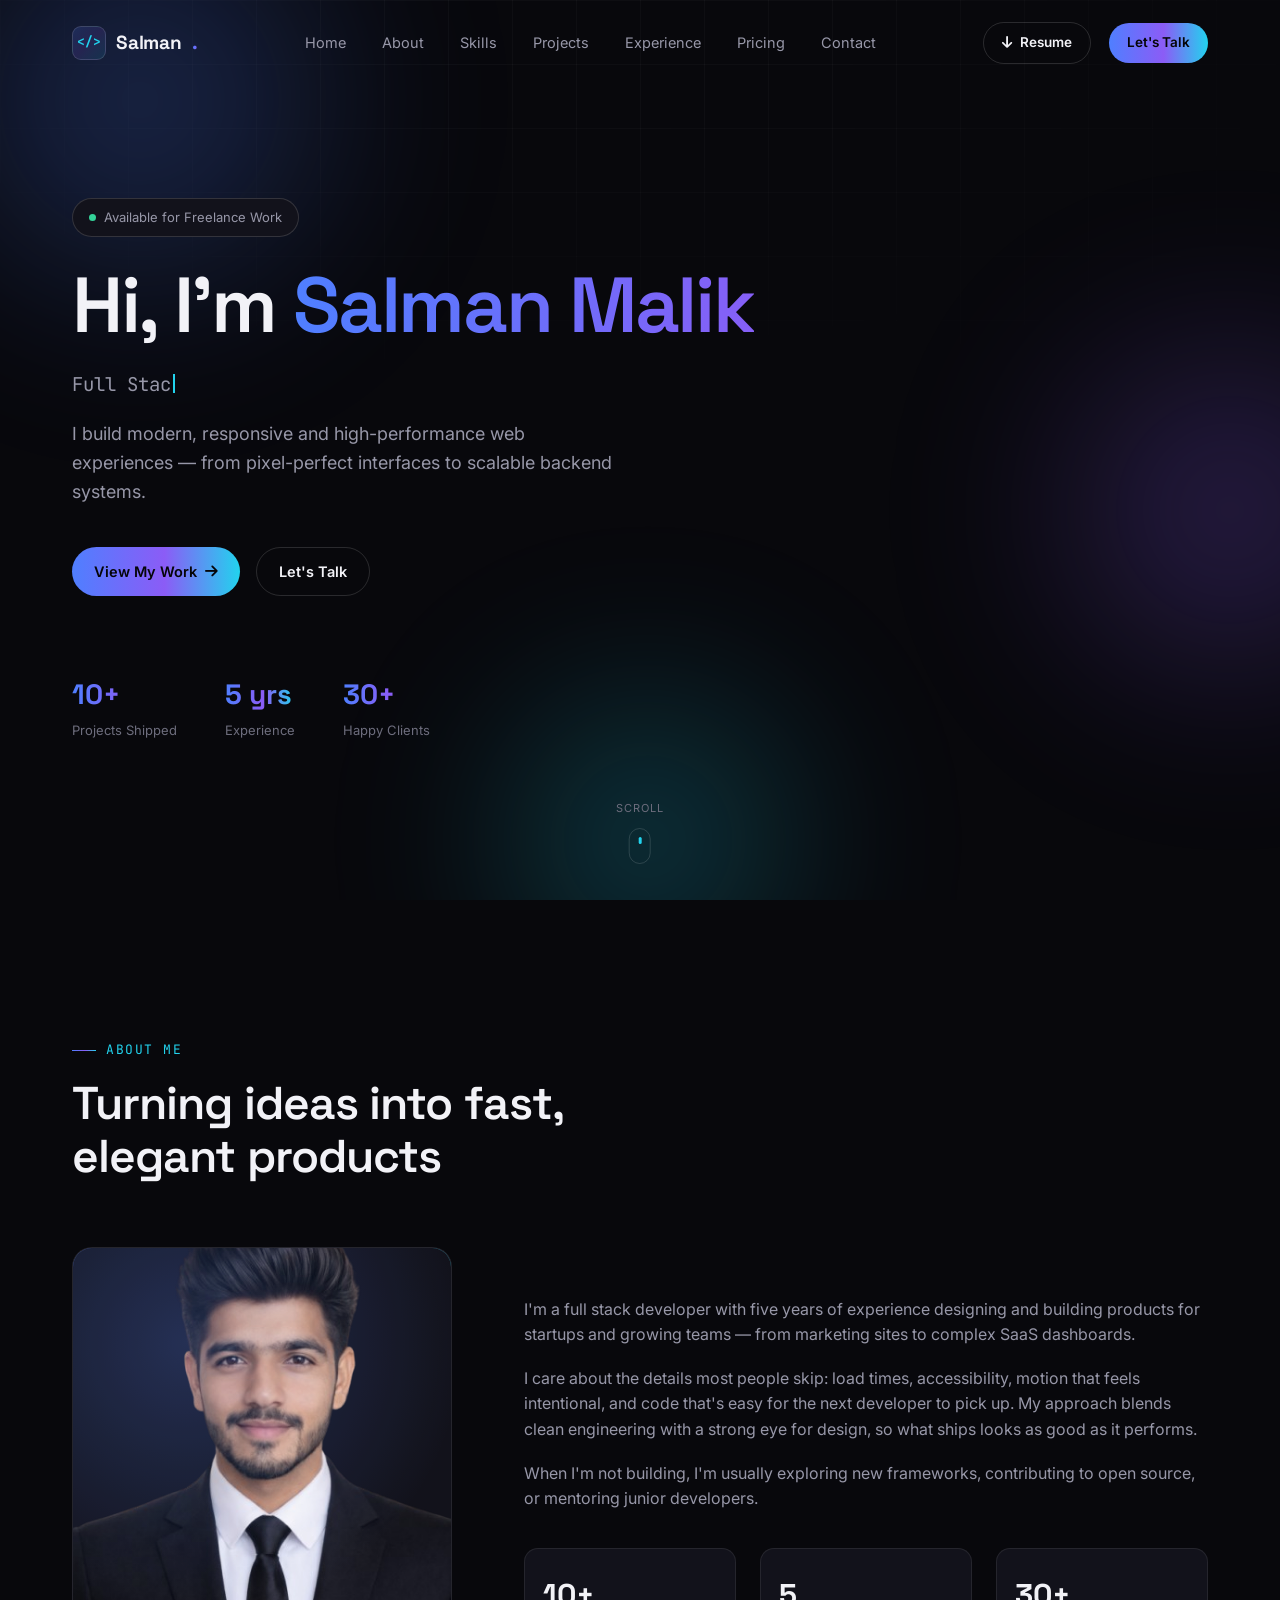
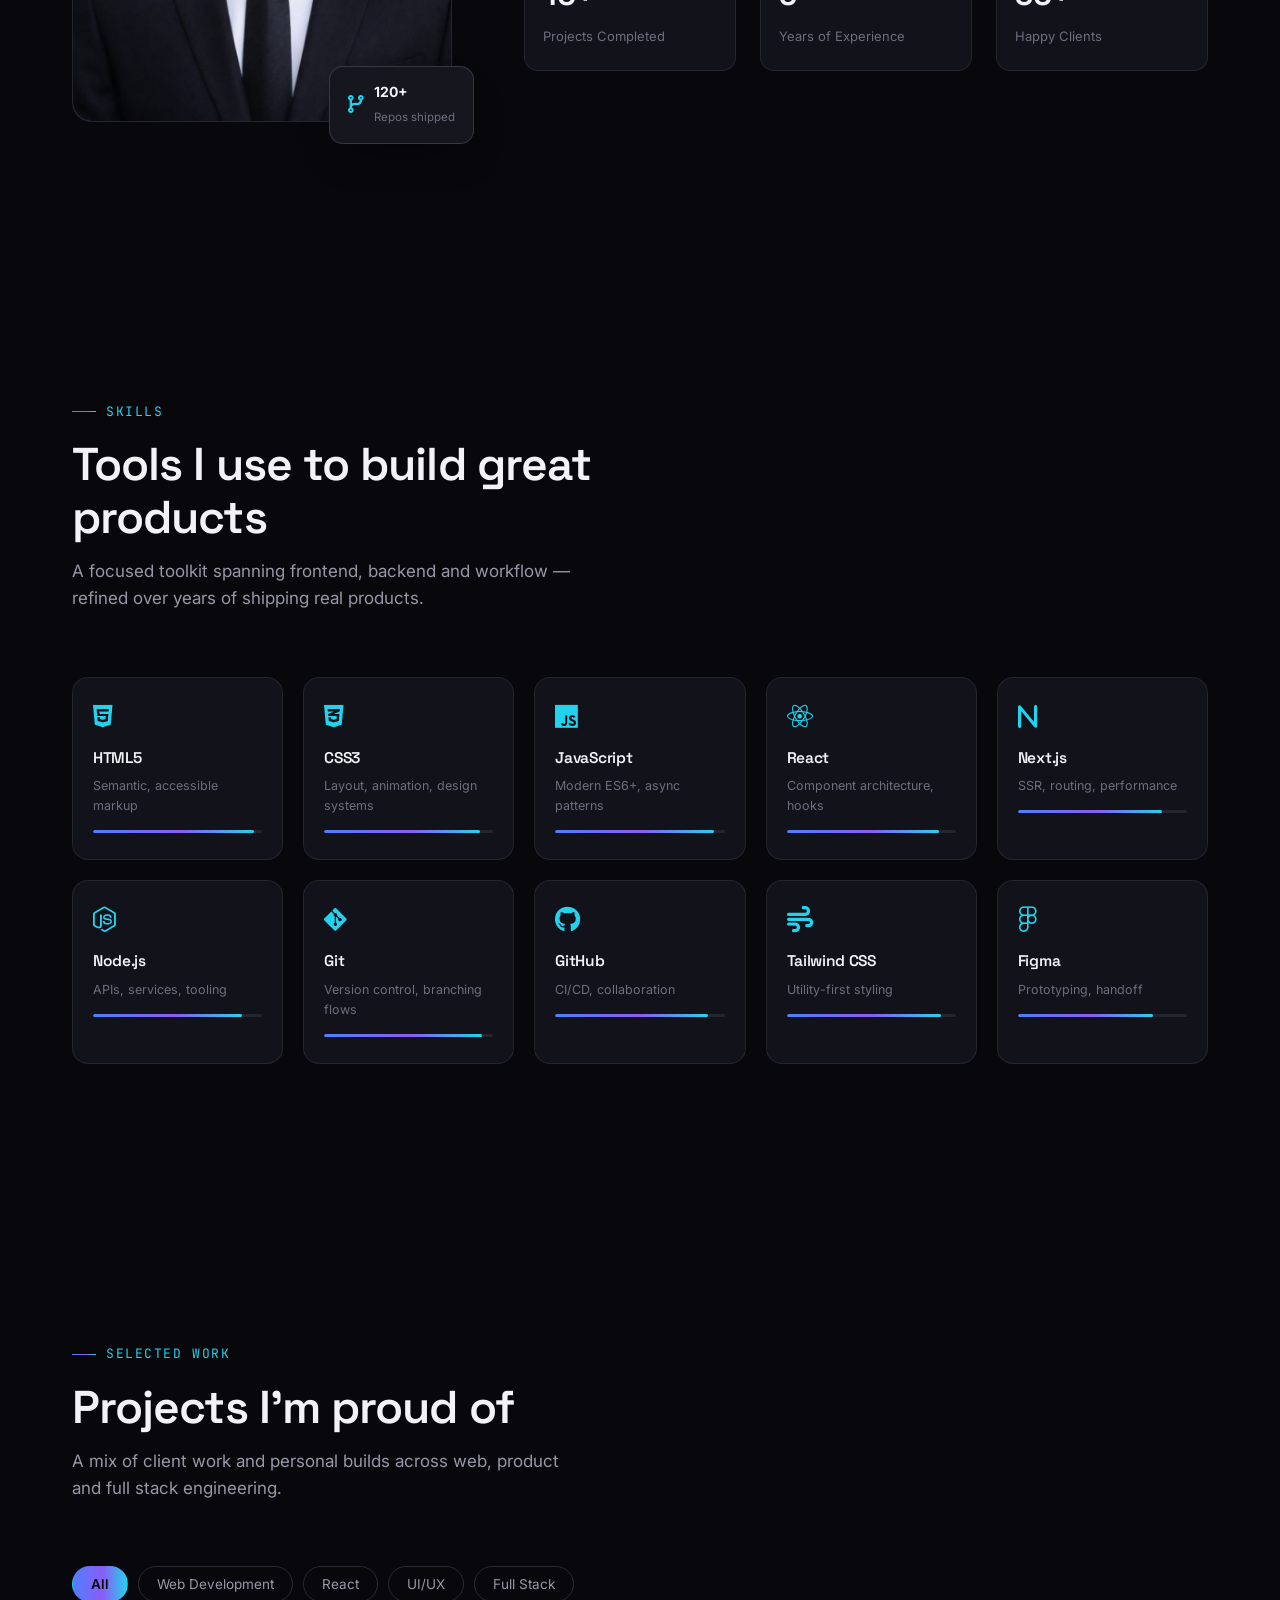
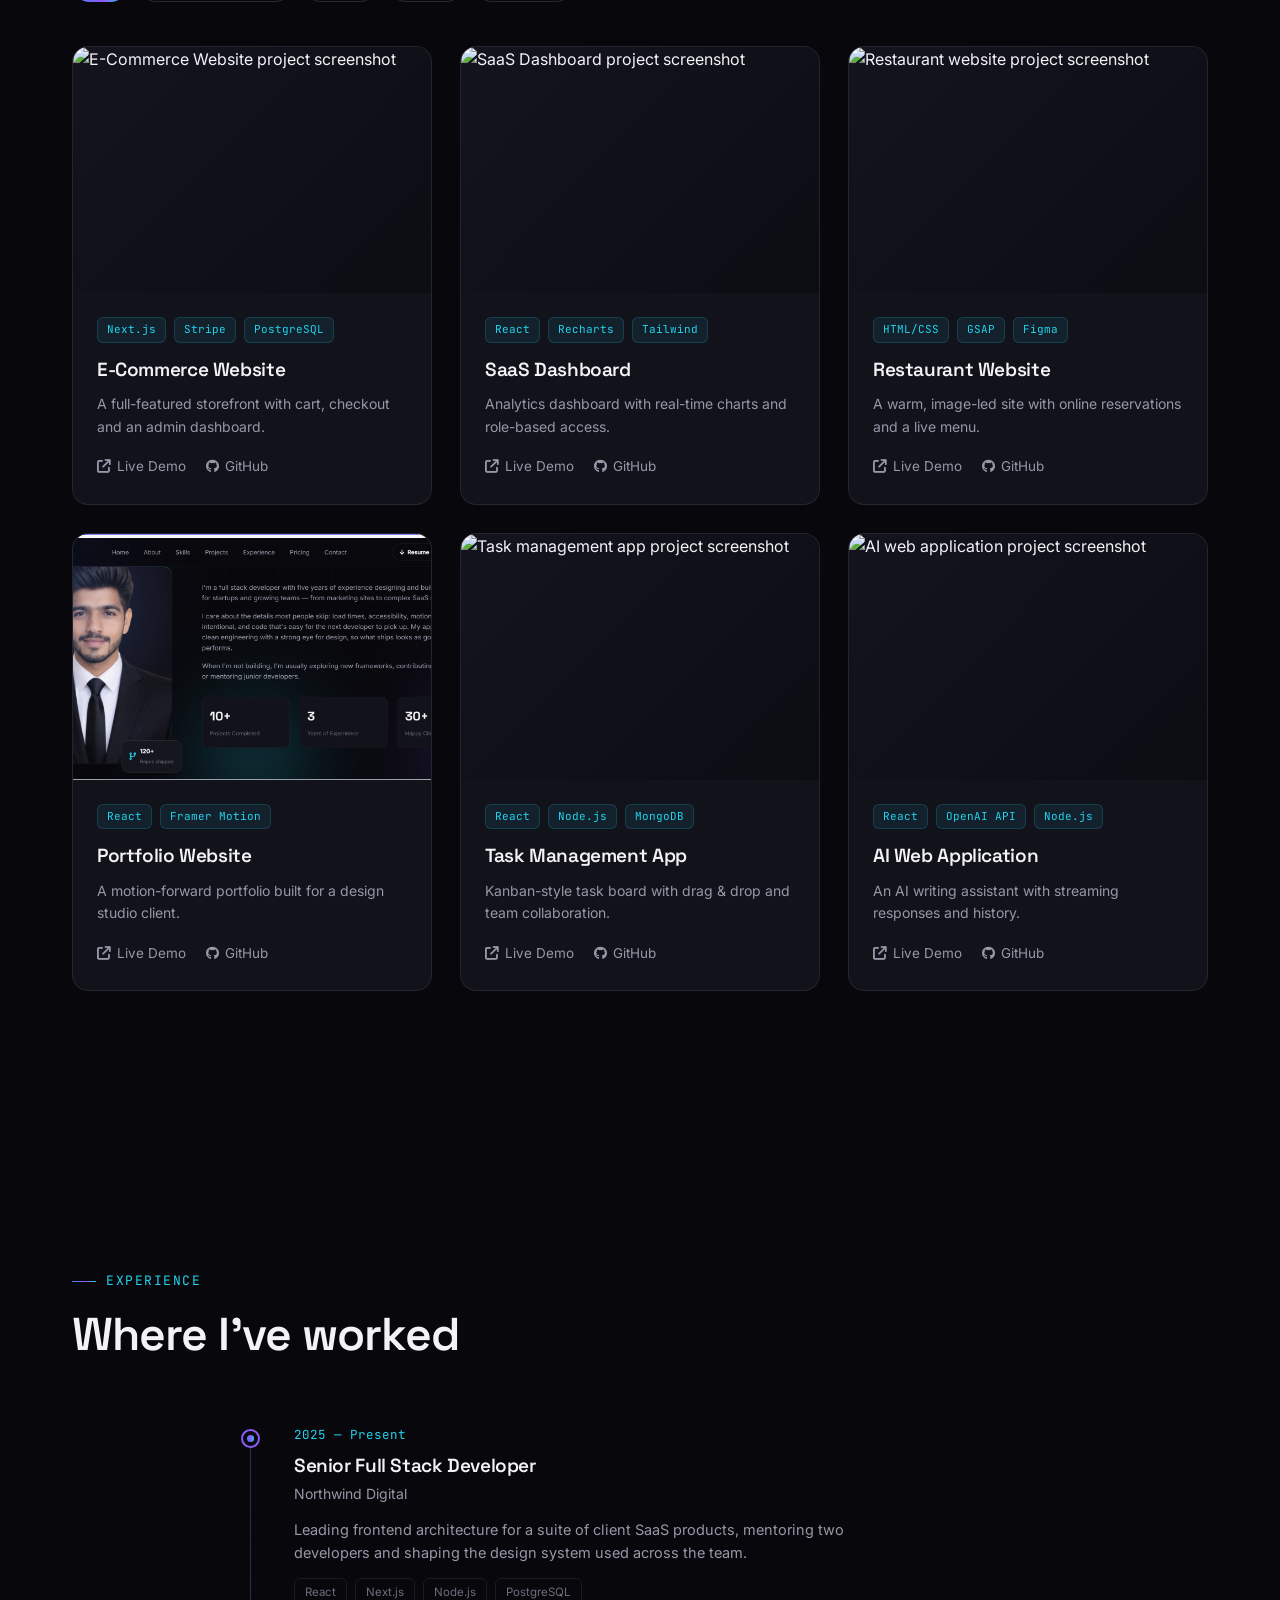
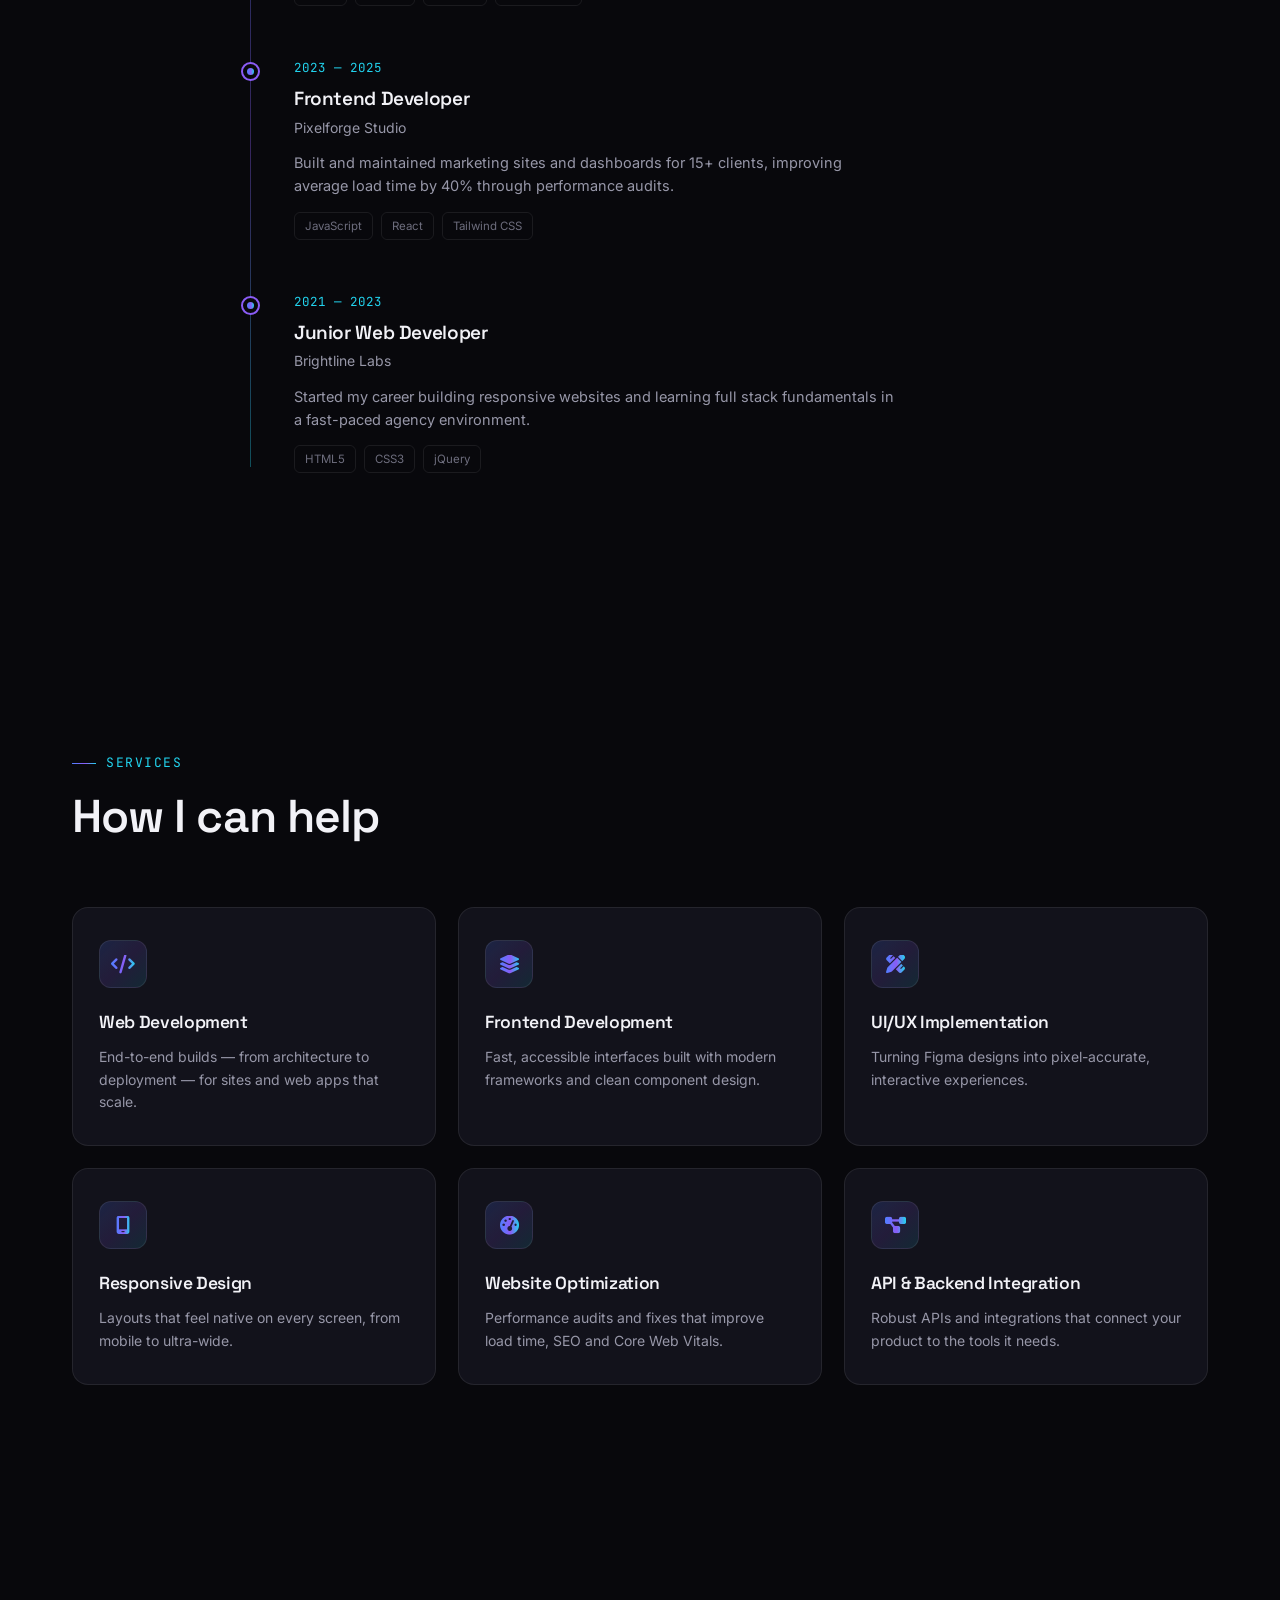
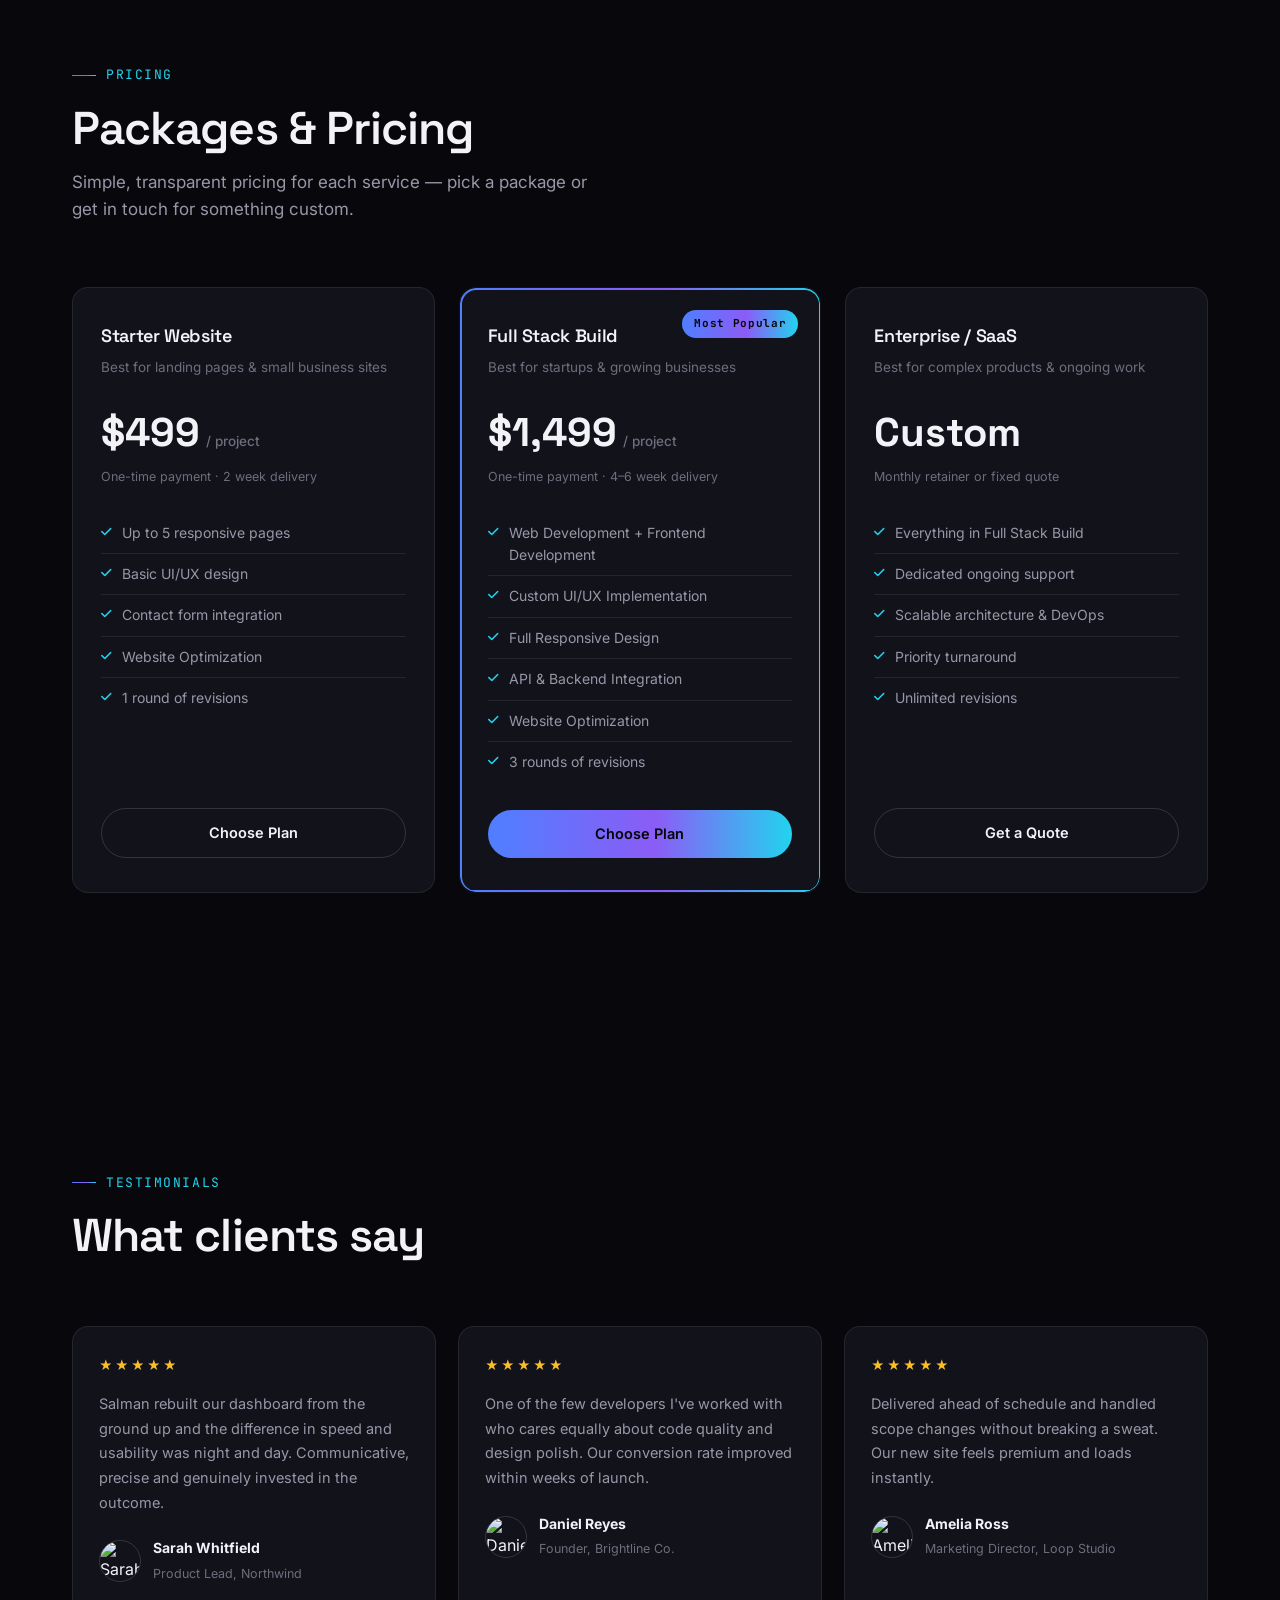
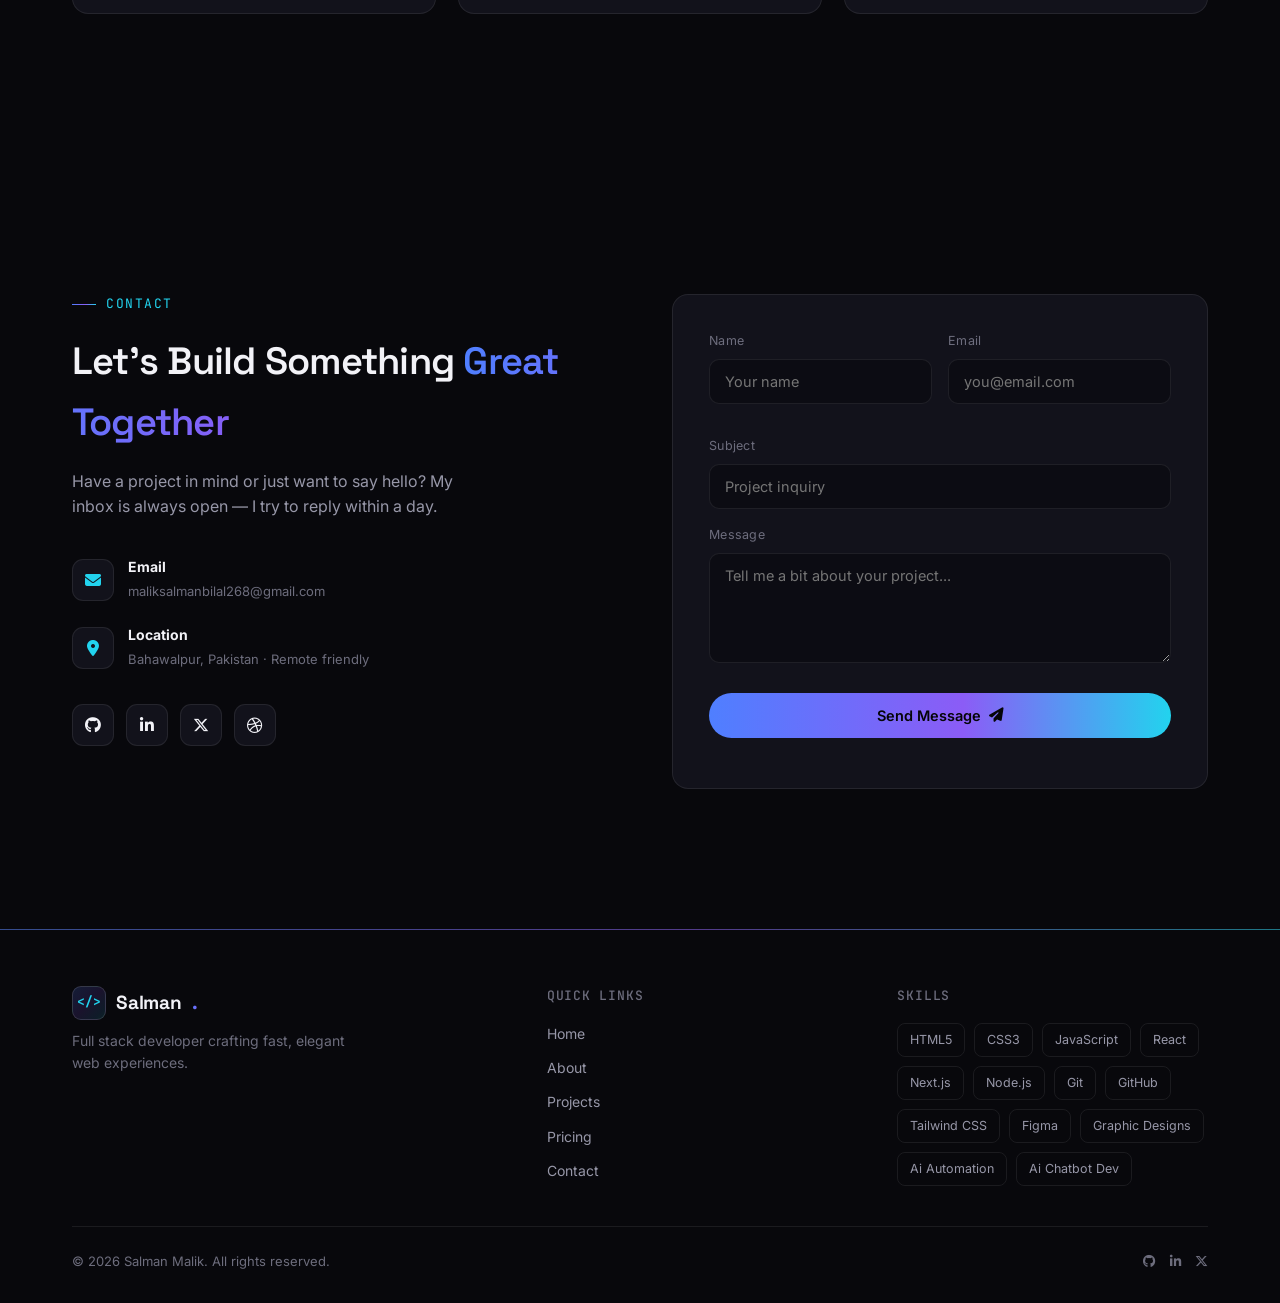
==== index.html @ a532ea1a "Update greeting from 'Hello' to 'Goodbye'" ====
<!DOCTYPE html>
<html lang="en">
<head>
<meta charset="UTF-8" />
<meta name="viewport" content="width=device-width, initial-scale=1.0" />
<title>Salman Malik — Web Developer</title>
<meta name="description" content="Salman Malik — Salman Developer building modern, high-performance web experiences." />
<link rel="preconnect" href="https://fonts.googleapis.com">
<link rel="preconnect" href="https://fonts.gstatic.com" crossorigin>
<link href="https://fonts.googleapis.com/css2?family=Space+Grotesk:wght@400;500;600;700&family=Inter:wght@400;500;600;700&family=JetBrains+Mono:wght@400;500&display=swap" rel="stylesheet">
<link rel="stylesheet" href="https://cdnjs.cloudflare.com/ajax/libs/font-awesome/6.5.1/css/all.min.css">
<style>
  :root{
    --bg: #08080c;
    --bg-alt: #0c0c13;
    --surface: #12121b;
    --surface-2: #16161f;
    --border: rgba(255,255,255,0.08);
    --border-strong: rgba(255,255,255,0.14);
    --text: #f2f2f7;
    --text-dim: #9797a8;
    --text-dimmer: #6d6d7d;
    --blue: #4f7fff;
    --violet: #8b5cf6;
    --cyan: #22d3ee;
    --grad: linear-gradient(90deg, var(--blue), var(--violet) 55%, var(--cyan));
    --grad-soft: linear-gradient(135deg, rgba(79,127,255,0.18), rgba(139,92,246,0.14) 50%, rgba(34,211,238,0.12));
    --radius: 16px;
    --radius-sm: 10px;
    --ease: cubic-bezier(.16,.84,.44,1);
    --font-display: 'Space Grotesk', sans-serif;
    --font-body: 'Inter', sans-serif;
    --font-mono: 'JetBrains Mono', monospace;
  }

  *{margin:0;padding:0;box-sizing:border-box;}
  html{scroll-behavior:smooth;}
  body{
    background:var(--bg);
    color:var(--text);
    font-family:var(--font-body);
    line-height:1.6;
    overflow-x:hidden;
    -webkit-font-smoothing:antialiased;
  }
  img{max-width:100%;display:block;}
  a{color:inherit;text-decoration:none;}
  ul{list-style:none;}
  button{font-family:inherit;cursor:pointer;border:none;background:none;color:inherit;}
  input,textarea{font-family:inherit;}

  ::selection{background:rgba(139,92,246,0.35);color:#fff;}

  ::-webkit-scrollbar{width:10px;}
  ::-webkit-scrollbar-track{background:var(--bg);}
  ::-webkit-scrollbar-thumb{background:var(--surface-2);border-radius:10px;border:2px solid var(--bg);}
  ::-webkit-scrollbar-thumb:hover{background:var(--border-strong);}

  :focus-visible{
    outline:2px solid var(--cyan);
    outline-offset:3px;
    border-radius:4px;
  }

  .container{
    width:100%;
    max-width:1200px;
    margin:0 auto;
    padding:0 32px;
  }

  section{position:relative;padding:140px 0;}
  .section-head{max-width:640px;margin-bottom:64px;}
  .eyebrow{
    font-family:var(--font-mono);
    font-size:13px;
    letter-spacing:0.12em;
    text-transform:uppercase;
    color:var(--cyan);
    display:flex;align-items:center;gap:10px;
    margin-bottom:16px;
  }
  .eyebrow::before{
    content:'';
    width:24px;height:1px;
    background:var(--grad);
  }
  h1,h2,h3,h4{font-family:var(--font-display);font-weight:600;letter-spacing:-0.02em;color:var(--text);}
  .section-head h2{font-size:clamp(32px,4vw,46px);line-height:1.15;margin-bottom:14px;}
  .section-head p{color:var(--text-dim);font-size:17px;max-width:520px;}

  .grad-text{
    background:var(--grad);
    background-size:200% auto;
    -webkit-background-clip:text;
    background-clip:text;
    -webkit-text-fill-color:transparent;
    animation:gradShift 8s ease infinite;
  }
  @keyframes gradShift{
    0%{background-position:0% 50%;}
    50%{background-position:100% 50%;}
    100%{background-position:0% 50%;}
  }

  /* Background ambience */
  .bg-fx{position:fixed;inset:0;z-index:-2;overflow:hidden;pointer-events:none;}
  .bg-fx .grid{
    position:absolute;inset:0;
    background-image:
      linear-gradient(rgba(255,255,255,0.028) 1px, transparent 1px),
      linear-gradient(90deg, rgba(255,255,255,0.028) 1px, transparent 1px);
    background-size:64px 64px;
    mask-image:radial-gradient(ellipse 80% 60% at 50% 0%, #000 20%, transparent 75%);
  }
  .orb{position:absolute;border-radius:50%;filter:blur(90px);opacity:0.35;}
  .orb-1{width:520px;height:520px;background:radial-gradient(circle, var(--blue), transparent 70%);top:-160px;left:-120px;}
  .orb-2{width:460px;height:460px;background:radial-gradient(circle, var(--violet), transparent 70%);top:280px;right:-180px;}
  .orb-3{width:400px;height:400px;background:radial-gradient(circle, var(--cyan), transparent 70%);bottom:-140px;left:35%;}

  /* Reveal animation */
  .reveal{opacity:0;transform:translateY(26px);transition:opacity .8s var(--ease), transform .8s var(--ease);}
  .reveal.in{opacity:1;transform:translateY(0);}
  .stagger > *{transition-delay:calc(var(--i,0) * 90ms);}

  /* ===== Navbar ===== */
  .navbar{
    position:fixed;top:0;left:0;right:0;z-index:100;
    padding:22px 0;
    transition:padding .4s var(--ease), background .4s var(--ease), border-color .4s var(--ease);
    border-bottom:1px solid transparent;
  }
  .navbar.scrolled{
    padding:14px 0;
    background:rgba(8,8,12,0.72);
    backdrop-filter:blur(16px) saturate(140%);
    -webkit-backdrop-filter:blur(16px) saturate(140%);
    border-bottom:1px solid var(--border);
  }
  .nav-inner{display:flex;align-items:center;justify-content:space-between;}
  .logo{
    font-family:var(--font-display);
    font-weight:700;
    font-size:19px;
    display:flex;align-items:center;gap:10px;
    letter-spacing:-0.01em;
  }
  .logo .mark{
    width:34px;height:34px;border-radius:9px;
    background:var(--grad-soft);
    border:1px solid var(--border-strong);
    display:flex;align-items:center;justify-content:center;
    font-family:var(--font-mono);font-size:13px;color:var(--cyan);
  }
  .nav-links{display:flex;align-items:center;gap:36px;}
  .nav-links a{
    font-size:14.5px;color:var(--text-dim);position:relative;padding:4px 0;
    transition:color .25s;
  }
  .nav-links a:hover{color:var(--text);}
  .nav-links a::after{
    content:'';position:absolute;left:0;bottom:-2px;width:0;height:1px;
    background:var(--grad);transition:width .3s var(--ease);
  }
  .nav-links a:hover::after{width:100%;}
  .nav-cta{display:flex;align-items:center;gap:18px;}

  .btn{
    display:inline-flex;align-items:center;gap:8px;
    padding:12px 22px;border-radius:99px;
    font-size:14.5px;font-weight:600;
    transition:transform .3s var(--ease), box-shadow .3s var(--ease), background .3s;
    white-space:nowrap;
  }
  .btn i, .btn svg{transition:transform .3s var(--ease);}
  .btn-primary{
    background:var(--grad);color:#050508;
    box-shadow:0 0 0 0 rgba(79,127,255,0);
  }
  .btn-primary:hover{transform:translateY(-2px);box-shadow:0 10px 30px -8px rgba(99,102,241,0.55);}
  .btn-primary:hover i{transform:translateX(3px);}
  .btn-ghost{
    background:transparent;color:var(--text);
    border:1px solid var(--border-strong);
  }
  .btn-ghost:hover{background:var(--surface);border-color:rgba(255,255,255,0.24);transform:translateY(-2px);}
  .btn-sm{padding:9px 18px;font-size:13.5px;}

  .hamburger{
    display:none;
    width:38px;height:38px;
    align-items:center;justify-content:center;
    border:1px solid var(--border-strong);border-radius:8px;
    background:var(--surface);
  }
  .hamburger span{display:block;width:16px;height:1.5px;background:var(--text);position:relative;transition:.3s;}
  .hamburger span::before,.hamburger span::after{
    content:'';position:absolute;left:0;width:16px;height:1.5px;background:var(--text);transition:.3s;
  }
  .hamburger span::before{top:-5px;}
  .hamburger span::after{top:5px;}
  .hamburger.active span{background:transparent;}
  .hamburger.active span::before{transform:rotate(45deg);top:0;}
  .hamburger.active span::after{transform:rotate(-45deg);top:0;}

  .mobile-menu{
    position:fixed;top:0;right:0;height:100vh;width:80%;max-width:340px;
    background:rgba(10,10,15,0.98);backdrop-filter:blur(20px);
    border-left:1px solid var(--border);
    z-index:99;transform:translateX(100%);transition:transform .45s var(--ease);
    padding:100px 32px 40px;display:flex;flex-direction:column;gap:8px;
  }
  .mobile-menu.open{transform:translateX(0);}
  .mobile-menu a{padding:14px 4px;font-size:17px;border-bottom:1px solid var(--border);color:var(--text-dim);}
  .mobile-menu a:hover{color:var(--text);}
  .menu-backdrop{
    position:fixed;inset:0;background:rgba(0,0,0,0.5);z-index:98;
    opacity:0;pointer-events:none;transition:opacity .4s;
  }
  .menu-backdrop.open{opacity:1;pointer-events:auto;}

  /* ===== Hero ===== */
  .hero{
    min-height:100vh;
    display:flex;align-items:center;
    padding-top:120px;padding-bottom:80px;
    position:relative;
  }
  .badge{
    display:inline-flex;align-items:center;gap:8px;
    padding:8px 16px;border-radius:99px;
    border:1px solid var(--border-strong);
    background:var(--surface);
    font-size:13px;color:var(--text-dim);
    margin-bottom:28px;
  }
  .badge .dot{
    width:7px;height:7px;border-radius:50%;background:#34d399;
    box-shadow:0 0 0 0 rgba(52,211,153,0.6);
    animation:pulse 2s infinite;
  }
  @keyframes pulse{
    0%{box-shadow:0 0 0 0 rgba(52,211,153,0.55);}
    70%{box-shadow:0 0 0 8px rgba(52,211,153,0);}
    100%{box-shadow:0 0 0 0 rgba(52,211,153,0);}
  }
  .hero h1{
    font-size:clamp(40px,6.4vw,78px);
    line-height:1.04;
    letter-spacing:-0.03em;
    margin-bottom:24px;
  }
  .hero h1 span.line{display:block;}
  .hero-role{
    font-family:var(--font-mono);
    font-size:clamp(15px,2vw,19px);
    color:var(--text-dim);
    margin-bottom:20px;
    min-height:26px;
  }
  .hero-role .cursor{display:inline-block;width:2px;height:1em;background:var(--cyan);margin-left:2px;vertical-align:-2px;animation:blink 1s step-end infinite;}
  @keyframes blink{0%,100%{opacity:1;}50%{opacity:0;}}
  .hero p.lead{
    font-size:18px;color:var(--text-dim);max-width:540px;margin-bottom:40px;
  }
  .hero-cta{display:flex;gap:16px;flex-wrap:wrap;margin-bottom:76px;}

  .hero-stats{display:flex;gap:48px;flex-wrap:wrap;}
  .hero-stats .stat b{
    font-family:var(--font-display);font-size:28px;display:block;
    background:var(--grad);-webkit-background-clip:text;background-clip:text;-webkit-text-fill-color:transparent;
  }
  .hero-stats .stat span{font-size:13px;color:var(--text-dimmer);}

  .scroll-indicator{
    position:absolute;bottom:36px;left:50%;transform:translateX(-50%);
    display:flex;flex-direction:column;align-items:center;gap:10px;
    color:var(--text-dimmer);font-size:11px;letter-spacing:0.1em;text-transform:uppercase;
  }
  .scroll-indicator .wheel{
    width:22px;height:36px;border:1px solid var(--border-strong);border-radius:14px;
    display:flex;justify-content:center;padding-top:8px;
  }
  .scroll-indicator .wheel .dot2{width:3px;height:7px;border-radius:2px;background:var(--cyan);animation:scrollDot 1.8s infinite;}
  @keyframes scrollDot{0%{opacity:1;transform:translateY(0);}70%{opacity:0;transform:translateY(10px);}100%{opacity:0;}}

  /* ===== About ===== */
  .about-grid{display:grid;grid-template-columns:380px 1fr;gap:72px;align-items:center;}
  .about-media{position:relative;}
  .about-frame{
    position:relative;border-radius:20px;overflow:hidden;
    aspect-ratio:4/5;
    background:var(--surface);
    border:1px solid var(--border);
  }
  .about-frame::before{
    content:'';position:absolute;inset:-1px;border-radius:20px;padding:1px;
    background:var(--grad);
    -webkit-mask:linear-gradient(#fff 0 0) content-box, linear-gradient(#fff 0 0);
    -webkit-mask-composite:xor;mask-composite:exclude;
    opacity:0.6;
  }
  .about-frame img{width:100%;height:100%;object-fit:cover;}
  .about-frame .glow{
    position:absolute;inset:0;
    background:radial-gradient(circle at 30% 20%, rgba(79,127,255,0.25), transparent 60%);
    mix-blend-mode:screen;pointer-events:none;
  }
  .about-badge{
    position:absolute;bottom:-22px;right:-22px;
    background:var(--surface-2);border:1px solid var(--border-strong);
    border-radius:14px;padding:14px 18px;
    display:flex;align-items:center;gap:10px;
    box-shadow:0 20px 40px -20px rgba(0,0,0,0.6);
  }
  .about-badge i{color:var(--cyan);font-size:18px;}
  .about-badge div b{display:block;font-size:14px;}
  .about-badge div span{font-size:11.5px;color:var(--text-dimmer);}

  .about-copy p{color:var(--text-dim);margin-bottom:18px;font-size:16px;}
  .about-copy p:last-of-type{margin-bottom:36px;}
  .about-stats{display:grid;grid-template-columns:repeat(3,1fr);gap:24px;}
  .about-stats .stat-card{
    background:var(--surface);border:1px solid var(--border);border-radius:14px;padding:22px 18px;
    transition:border-color .3s, transform .3s;
  }
  .about-stats .stat-card:hover{border-color:var(--border-strong);transform:translateY(-4px);}
  .about-stats .stat-card b{font-family:var(--font-display);font-size:30px;display:block;margin-bottom:4px;}
  .about-stats .stat-card span{font-size:13px;color:var(--text-dimmer);}

  /* ===== Skills ===== */
  .skills-grid{
    display:grid;grid-template-columns:repeat(5,1fr);gap:20px;
  }
  .skill-card{
    background:var(--surface);
    border:1px solid var(--border);
    border-radius:var(--radius);
    padding:26px 20px;
    text-align:left;
    position:relative;overflow:hidden;
    transition:transform .3s var(--ease), border-color .3s var(--ease), box-shadow .3s var(--ease);
  }
  .skill-card::before{
    content:'';position:absolute;inset:0;
    background:var(--grad-soft);opacity:0;transition:opacity .3s;
  }
  .skill-card:hover{
    transform:translateY(-6px);
    border-color:transparent;
    box-shadow:0 20px 40px -22px rgba(79,127,255,0.35), 0 0 0 1px rgba(139,92,246,0.3);
  }
  .skill-card:hover::before{opacity:1;}
  .skill-card i, .skill-card .ico{position:relative;font-size:26px;margin-bottom:16px;display:inline-block;transition:transform .35s var(--ease);color:var(--cyan);}
  .skill-card:hover i{transform:scale(1.15) rotate(-6deg);}
  .skill-card h4{position:relative;font-size:15.5px;margin-bottom:6px;}
  .skill-card p{position:relative;font-size:12.5px;color:var(--text-dimmer);}
  .skill-bar{position:relative;height:3px;border-radius:3px;background:var(--border);margin-top:14px;overflow:hidden;}
  .skill-bar i{position:absolute;left:0;top:0;bottom:0;background:var(--grad);border-radius:3px;display:block;margin:0;}

  /* ===== Projects ===== */
  .filters{display:flex;gap:10px;flex-wrap:wrap;margin-bottom:44px;}
  .filter-btn{
    padding:9px 18px;border-radius:99px;font-size:13.5px;
    border:1px solid var(--border-strong);color:var(--text-dim);
    transition:all .3s var(--ease);
  }
  .filter-btn:hover{color:var(--text);border-color:rgba(255,255,255,0.28);}
  .filter-btn.active{background:var(--grad);color:#050508;border-color:transparent;font-weight:600;}

  .projects-grid{
    display:grid;grid-template-columns:repeat(3,1fr);gap:28px;
  }
  .project-card{
    background:var(--surface);border:1px solid var(--border);border-radius:var(--radius);
    overflow:hidden;
    transition:transform .5s var(--ease), opacity .5s var(--ease), border-color .4s, box-shadow .4s;
  }
  .project-card:hover{transform:translateY(-6px);border-color:var(--border-strong);box-shadow:0 30px 60px -30px rgba(139,92,246,0.4);}
  .project-card.hide{display:none;}
  .proj-media{position:relative;aspect-ratio:16/11;overflow:hidden;background:linear-gradient(135deg,#14141f,#0c0c13);}
  .proj-media img{width:100%;height:100%;object-fit:cover;transition:transform .5s var(--ease);}
  .project-card:hover .proj-media img{transform:scale(1.07);}
  .proj-overlay{
    position:absolute;inset:0;
    background:linear-gradient(180deg, rgba(8,8,12,0) 30%, rgba(8,8,12,0.92) 100%);
    display:flex;align-items:center;justify-content:center;
    opacity:0;transition:opacity .4s var(--ease);
  }
  .project-card:hover .proj-overlay{opacity:1;}
  .view-project{
    display:inline-flex;align-items:center;gap:8px;
    background:rgba(255,255,255,0.08);backdrop-filter:blur(6px);
    border:1px solid rgba(255,255,255,0.25);
    padding:11px 20px;border-radius:99px;font-size:13.5px;font-weight:600;
    transform:translateY(14px);transition:transform .4s var(--ease);
  }
  .project-card:hover .view-project{transform:translateY(0);}
  .proj-body{padding:24px 24px 26px;}
  .proj-tags{display:flex;gap:8px;flex-wrap:wrap;margin-bottom:12px;}
  .proj-tags span{
    font-family:var(--font-mono);font-size:11px;color:var(--cyan);
    background:rgba(34,211,238,0.08);border:1px solid rgba(34,211,238,0.18);
    padding:3px 9px;border-radius:6px;
  }
  .proj-body h3{font-size:19px;margin-bottom:8px;}
  .proj-body p{font-size:14px;color:var(--text-dim);margin-bottom:18px;}
  .proj-links{display:flex;gap:20px;}
  .proj-links a{font-size:13.5px;display:flex;align-items:center;gap:6px;color:var(--text-dim);transition:color .25s;}
  .proj-links a:hover{color:var(--cyan);}

  /* ===== Experience Timeline ===== */
  .timeline{position:relative;max-width:820px;margin:0 auto;}
  .timeline::before{
    content:'';position:absolute;left:20px;top:6px;bottom:6px;width:1px;
    background:linear-gradient(180deg, var(--blue), var(--violet), var(--cyan));
    opacity:0.35;
  }
  .tl-item{position:relative;padding-left:64px;margin-bottom:52px;}
  .tl-item:last-child{margin-bottom:0;}
  .tl-dot{
    position:absolute;left:11px;top:4px;width:19px;height:19px;border-radius:50%;
    background:var(--bg);border:2px solid var(--violet);
    display:flex;align-items:center;justify-content:center;
  }
  .tl-dot::after{content:'';width:7px;height:7px;border-radius:50%;background:var(--grad);}
  .tl-date{font-family:var(--font-mono);font-size:12.5px;color:var(--cyan);margin-bottom:6px;display:block;}
  .tl-item h3{font-size:19px;margin-bottom:2px;}
  .tl-company{color:var(--text-dim);font-size:14px;margin-bottom:12px;display:block;}
  .tl-item p{color:var(--text-dim);font-size:14.5px;margin-bottom:14px;max-width:600px;}
  .tl-tags{display:flex;gap:8px;flex-wrap:wrap;}
  .tl-tags span{font-size:11.5px;color:var(--text-dimmer);border:1px solid var(--border);padding:4px 10px;border-radius:6px;}

  /* ===== Services ===== */
  .services-grid{display:grid;grid-template-columns:repeat(3,1fr);gap:22px;}
  .service-card{
    background:var(--surface);border:1px solid var(--border);border-radius:var(--radius);
    padding:32px 26px;transition:transform .35s var(--ease), border-color .35s;
  }
  .service-card:hover{transform:translateY(-5px);border-color:var(--border-strong);}
  .service-card .ico{
    width:48px;height:48px;border-radius:12px;background:var(--grad-soft);
    display:flex;align-items:center;justify-content:center;margin-bottom:20px;
    border:1px solid var(--border);
  }
  .service-card .ico i{font-size:19px;background:var(--grad);-webkit-background-clip:text;background-clip:text;-webkit-text-fill-color:transparent;}
  .service-card h3{font-size:17.5px;margin-bottom:10px;}
  .service-card p{font-size:14px;color:var(--text-dim);}

  /* ===== Pricing ===== */
  .pricing-grid{display:grid;grid-template-columns:repeat(3,1fr);gap:24px;align-items:stretch;}
  .price-card{
    background:var(--surface);border:1px solid var(--border);border-radius:var(--radius);
    padding:34px 28px;display:flex;flex-direction:column;
    transition:transform .35s var(--ease), border-color .35s, box-shadow .35s;
    position:relative;overflow:hidden;
  }
  .price-card:hover{transform:translateY(-6px);border-color:var(--border-strong);box-shadow:0 24px 50px -28px rgba(79,127,255,0.35);}
  .price-card.featured{border-color:transparent;}
  .price-card.featured::before{
    content:'';position:absolute;inset:0;border-radius:var(--radius);padding:1.5px;
    background:var(--grad);
    -webkit-mask:linear-gradient(#fff 0 0) content-box, linear-gradient(#fff 0 0);
    -webkit-mask-composite:xor;mask-composite:exclude;
  }
  .price-tag{
    position:absolute;top:22px;right:22px;
    font-family:var(--font-mono);font-size:11px;letter-spacing:0.06em;
    background:var(--grad);color:#050508;padding:5px 12px;border-radius:99px;font-weight:700;
  }
  .price-card h3{font-size:18px;margin-bottom:6px;}
  .price-card .price-desc{font-size:13.5px;color:var(--text-dimmer);margin-bottom:22px;}
  .price-card .price-amount{
    font-family:var(--font-display);font-size:40px;font-weight:700;margin-bottom:2px;
    display:flex;align-items:baseline;gap:6px;
  }
  .price-card .price-amount span{font-family:var(--font-body);font-size:13.5px;font-weight:500;color:var(--text-dimmer);}
  .price-card .price-note{font-size:12.5px;color:var(--text-dimmer);margin-bottom:26px;}
  .price-features{list-style:none;margin-bottom:28px;flex-grow:1;}
  .price-features li{
    display:flex;align-items:flex-start;gap:10px;
    font-size:14px;color:var(--text-dim);padding:9px 0;
    border-bottom:1px solid var(--border);
  }
  .price-features li:last-child{border-bottom:none;}
  .price-features li i{color:var(--cyan);font-size:12px;margin-top:4px;}
  .price-card .btn{width:100%;justify-content:center;}

  /* ===== Testimonials ===== */
  .testimonials-grid{display:grid;grid-template-columns:repeat(3,1fr);gap:22px;}
  .testi-card{
    background:var(--surface);border:1px solid var(--border);border-radius:var(--radius);
    padding:28px 26px;transition:transform .35s var(--ease), border-color .35s;
  }
  .testi-card:hover{transform:translateY(-5px);border-color:var(--border-strong);}
  .stars{color:#fbbf24;font-size:13px;margin-bottom:16px;letter-spacing:2px;}
  .testi-card p.quote{font-size:14.5px;color:var(--text-dim);margin-bottom:22px;line-height:1.7;}
  .testi-person{display:flex;align-items:center;gap:12px;}
  .testi-person img{width:42px;height:42px;border-radius:50%;object-fit:cover;border:1px solid var(--border-strong);}
  .testi-person b{font-size:14px;display:block;}
  .testi-person span{font-size:12.5px;color:var(--text-dimmer);}

  /* ===== Contact ===== */
  .contact-grid{display:grid;grid-template-columns:1fr 1fr;gap:64px;}
  .contact-info h2{font-size:clamp(28px,3.4vw,38px);margin-bottom:16px;}
  .contact-info > p{color:var(--text-dim);margin-bottom:36px;max-width:420px;}
  .info-row{display:flex;align-items:center;gap:14px;margin-bottom:20px;}
  .info-row .ic{
    width:42px;height:42px;border-radius:11px;background:var(--surface);border:1px solid var(--border);
    display:flex;align-items:center;justify-content:center;color:var(--cyan);flex-shrink:0;
  }
  .info-row b{display:block;font-size:14px;}
  .info-row span{font-size:13px;color:var(--text-dimmer);}
  .social-row{display:flex;gap:12px;margin-top:32px;}
  .social-row a{
    width:42px;height:42px;border-radius:11px;background:var(--surface);border:1px solid var(--border);
    display:flex;align-items:center;justify-content:center;transition:.3s var(--ease);
  }
  .social-row a:hover{transform:translateY(-4px);border-color:var(--border-strong);color:var(--cyan);}

  .contact-form{
    background:var(--surface);border:1px solid var(--border);border-radius:var(--radius);
    padding:36px;
  }
  .form-row{display:grid;grid-template-columns:1fr 1fr;gap:16px;margin-bottom:16px;}
  .field{margin-bottom:16px;}
  .field label{font-size:12.5px;color:var(--text-dimmer);display:block;margin-bottom:8px;letter-spacing:0.02em;}
  .field input, .field textarea{
    width:100%;background:var(--bg-alt);border:1px solid var(--border);border-radius:10px;
    padding:13px 15px;color:var(--text);font-size:14.5px;
    transition:border-color .3s, box-shadow .3s;
  }
  .field input:focus, .field textarea:focus{
    outline:none;border-color:var(--violet);
    box-shadow:0 0 0 4px rgba(139,92,246,0.14);
  }
  .field textarea{resize:vertical;min-height:110px;}
  .contact-form .btn-primary{width:100%;justify-content:center;padding:14px;margin-top:6px;}

  /* ===== Footer ===== */
  footer{
    position:relative;padding:56px 0 32px;
    border-top:1px solid var(--border);
  }
  footer::before{
    content:'';position:absolute;top:-1px;left:0;right:0;height:1px;
    background:var(--grad);opacity:0.5;
  }
  .footer-top{display:grid;grid-template-columns:1.4fr 1fr 1fr;gap:40px;margin-bottom:40px;}
  .footer-tag{color:var(--text-dimmer);font-size:14px;margin-top:10px;max-width:280px;}
  .footer-col h4{font-size:13px;letter-spacing:0.06em;text-transform:uppercase;color:var(--text-dimmer);margin-bottom:16px;font-family:var(--font-mono);font-weight:500;}
  .footer-links{display:flex;flex-direction:column;gap:12px;}
  .footer-links a{font-size:14px;color:var(--text-dim);}
  .footer-links a:hover{color:var(--text);}
  .footer-skills{display:flex;flex-wrap:wrap;gap:9px;}
  .footer-skills li{
    font-size:12.5px;color:var(--text-dim);
    border:1px solid var(--border);padding:6px 12px;border-radius:8px;
    transition:border-color .25s, color .25s;
  }
  .footer-skills li:hover{border-color:var(--border-strong);color:var(--text);}
  .footer-bottom{
    display:flex;justify-content:space-between;align-items:center;flex-wrap:wrap;gap:16px;
    padding-top:24px;border-top:1px solid var(--border);
    font-size:13px;color:var(--text-dimmer);
  }
  .footer-social{display:flex;gap:14px;}
  .footer-social a{color:var(--text-dimmer);transition:color .25s;}
  .footer-social a:hover{color:var(--cyan);}

  /* ===== Responsive ===== */
  @media (max-width:1080px){
    .skills-grid{grid-template-columns:repeat(3,1fr);}
    .projects-grid{grid-template-columns:repeat(2,1fr);}
    .services-grid{grid-template-columns:repeat(2,1fr);}
    .testimonials-grid{grid-template-columns:repeat(2,1fr);}
    .about-grid{grid-template-columns:320px 1fr;gap:48px;}
  }
  @media (max-width:860px){
    section{padding:96px 0;}
    .nav-links{display:none;}
    .nav-cta .btn-ghost{display:none;}
    .hamburger{display:flex;}
    .about-grid{grid-template-columns:1fr;}
    .about-media{max-width:320px;margin:0 auto;}
    .contact-grid{grid-template-columns:1fr;gap:48px;}
    .hero-stats{gap:32px;}
    .pricing-grid{grid-template-columns:1fr;max-width:420px;margin:0 auto;}
    .footer-top{grid-template-columns:1fr 1fr;}
  }
  @media (max-width:640px){
    .container{padding:0 22px;}
    .skills-grid{grid-template-columns:repeat(2,1fr);}
    .projects-grid{grid-template-columns:1fr;}
    .services-grid{grid-template-columns:1fr;}
    .testimonials-grid{grid-template-columns:1fr;}
    .about-stats{grid-template-columns:1fr;}
    .form-row{grid-template-columns:1fr;}
    .hero-cta{width:100%;}
    .hero-cta .btn{flex:1;justify-content:center;}
    .footer-bottom{flex-direction:column;text-align:center;}
    .contact-form{padding:26px 20px;}
    .footer-top{grid-template-columns:1fr;gap:32px;}
  }

  @media (prefers-reduced-motion: reduce){
    *{animation-duration:0.01ms !important;animation-iteration-count:1 !important;transition-duration:0.01ms !important;scroll-behavior:auto !important;}
  }
</style>
</head>
<body>

<div class="bg-fx">
  <div class="grid"></div>
  <div class="orb orb-1"></div>
  <div class="orb orb-2"></div>
  <div class="orb orb-3"></div>
</div>

<!-- Navbar -->
<nav class="navbar" id="navbar">
  <div class="container nav-inner">
    <a href="#home" class="logo"><span class="mark">&lt;/&gt;</span>Salman<span class="grad-text">.</span></a>
    <ul class="nav-links">
      <li><a href="#home">Home</a></li>
      <li><a href="#about">About</a></li>
      <li><a href="#skills">Skills</a></li>
      <li><a href="#projects">Projects</a></li>
      <li><a href="#experience">Experience</a></li>
      <li><a href="#pricing">Pricing</a></li>
      <li><a href="#contact">Contact</a></li>
    </ul>
    <div class="nav-cta">
      <a href="SALMAN .CV (1).pdf" class="btn btn-ghost btn-sm"><i class="fa-solid fa-arrow-down"></i> Resume</a>
      <a href="#contact" class="btn btn-primary btn-sm">Let's Talk</a>
      <button class="hamburger" id="hamburger" aria-label="Toggle menu" aria-expanded="false"><span></span></button>
    </div>
  </div>
</nav>

<div class="menu-backdrop" id="menuBackdrop"></div>
<div class="mobile-menu" id="mobileMenu">
  <a href="#home">Home</a>
  <a href="#about">About</a>
  <a href="#skills">Skills</a>
  <a href="#projects">Projects</a>
  <a href="#experience">Experience</a>
  <a href="#pricing">Pricing</a>
  <a href="#contact">Contact</a>
  <a href="#" style="border:none;margin-top:16px;">
    <span class="btn btn-primary" style="width:100%;justify-content:center;">Download Resume</span>
  </a>
</div>

<!-- Hero -->
<header class="hero" id="home">
  <div class="container">
    <div class="reveal stagger" id="heroStagger">
      <div class="badge" style="--i:0" data-reveal><span class="dot"></span> Available for Freelance Work</div>
      <h1 style="--i:1" data-reveal>
        <span class="line">Hi, I'm <span class="grad-text">Salman Malik</span></span>
      </h1>
      <div class="hero-role" style="--i:2" data-reveal><span id="typedRole"></span><span class="cursor"></span></div>
      <p class="lead" style="--i:3" data-reveal>I build modern, responsive and high-performance web experiences — from pixel-perfect interfaces to scalable backend systems.</p>
      <div class="hero-cta" style="--i:4" data-reveal>
        <a href="#projects" class="btn btn-primary">View My Work <i class="fa-solid fa-arrow-right"></i></a>
        <a href="#contact" class="btn btn-ghost">Let's Talk</a>
      </div>
      <div class="hero-stats" style="--i:5" data-reveal>
        <div class="stat"><b>10+</b><span>Projects Shipped</span></div>
        <div class="stat"><b>5 yrs</b><span>Experience</span></div>
        <div class="stat"><b>30+</b><span>Happy Clients</span></div>
      </div>
    </div>
  </div>
  <div class="scroll-indicator"><span>Scroll</span><div class="wheel"><div class="dot2"></div></div></div>
</header>

<!-- About -->
<section id="about">
  <div class="container">
    <div class="section-head reveal" data-reveal>
      <div class="eyebrow">About Me</div>
      <h2>Turning ideas into fast, elegant products</h2>
    </div>
    <div class="about-grid">
      <div class="about-media reveal" data-reveal>
        <div class="about-frame">
          <img src="ss.png" alt="Portrait of Zayan Malik, full stack developer" />
          <div class="glow"></div>
        </div>
        <div class="about-badge">
          <i class="fa-solid fa-code-branch"></i>
          <div><b>120+</b><span>Repos shipped</span></div>
        </div>
      </div>
      <div class="about-copy reveal" data-reveal>
        <p>I'm a full stack developer with five years of experience designing and building products for startups and growing teams — from marketing sites to complex SaaS dashboards.</p>
        <p>I care about the details most people skip: load times, accessibility, motion that feels intentional, and code that's easy for the next developer to pick up. My approach blends clean engineering with a strong eye for design, so what ships looks as good as it performs.</p>
        <p>When I'm not building, I'm usually exploring new frameworks, contributing to open source, or mentoring junior developers.</p>
        <div class="about-stats">
          <div class="stat-card"><b>10+</b><span>Projects Completed</span></div>
          <div class="stat-card"><b>5</b><span>Years of Experience</span></div>
          <div class="stat-card"><b>30+</b><span>Happy Clients</span></div>
        </div>
      </div>
    </div>
  </div>
</section>

<!-- Skills -->
<section id="skills">
  <div class="container">
    <div class="section-head reveal" data-reveal>
      <div class="eyebrow">Skills</div>
      <h2>Tools I use to build great products</h2>
      <p>A focused toolkit spanning frontend, backend and workflow — refined over years of shipping real products.</p>
    </div>
    <div class="skills-grid">
      <div class="skill-card reveal" data-reveal><i class="fa-brands fa-html5"></i><h4>HTML5</h4><p>Semantic, accessible markup</p><div class="skill-bar"><i style="width:95%"></i></div></div>
      <div class="skill-card reveal" data-reveal><i class="fa-brands fa-css3-alt"></i><h4>CSS3</h4><p>Layout, animation, design systems</p><div class="skill-bar"><i style="width:92%"></i></div></div>
      <div class="skill-card reveal" data-reveal><i class="fa-brands fa-js"></i><h4>JavaScript</h4><p>Modern ES6+, async patterns</p><div class="skill-bar"><i style="width:94%"></i></div></div>
      <div class="skill-card reveal" data-reveal><i class="fa-brands fa-react"></i><h4>React</h4><p>Component architecture, hooks</p><div class="skill-bar"><i style="width:90%"></i></div></div>
      <div class="skill-card reveal" data-reveal><i class="fa-solid fa-n"></i><h4>Next.js</h4><p>SSR, routing, performance</p><div class="skill-bar"><i style="width:85%"></i></div></div>
      <div class="skill-card reveal" data-reveal><i class="fa-brands fa-node-js"></i><h4>Node.js</h4><p>APIs, services, tooling</p><div class="skill-bar"><i style="width:88%"></i></div></div>
      <div class="skill-card reveal" data-reveal><i class="fa-brands fa-git-alt"></i><h4>Git</h4><p>Version control, branching flows</p><div class="skill-bar"><i style="width:93%"></i></div></div>
      <div class="skill-card reveal" data-reveal><i class="fa-brands fa-github"></i><h4>GitHub</h4><p>CI/CD, collaboration</p><div class="skill-bar"><i style="width:90%"></i></div></div>
      <div class="skill-card reveal" data-reveal><i class="fa-solid fa-wind"></i><h4>Tailwind CSS</h4><p>Utility-first styling</p><div class="skill-bar"><i style="width:91%"></i></div></div>
      <div class="skill-card reveal" data-reveal><i class="fa-brands fa-figma"></i><h4>Figma</h4><p>Prototyping, handoff</p><div class="skill-bar"><i style="width:80%"></i></div></div>
    </div>
  </div>
</section>

<!-- Projects -->
<section id="projects">
  <div class="container">
    <div class="section-head reveal" data-reveal>
      <div class="eyebrow">Selected Work</div>
      <h2>Projects I'm proud of</h2>
      <p>A mix of client work and personal builds across web, product and full stack engineering.</p>
    </div>
    <div class="filters reveal" data-reveal>
      <button class="filter-btn active" data-filter="all">All</button>
      <button class="filter-btn" data-filter="web">Web Development</button>
      <button class="filter-btn" data-filter="react">React</button>
      <button class="filter-btn" data-filter="uiux">UI/UX</button>
      <button class="filter-btn" data-filter="fullstack">Full Stack</button>
    </div>
    <div class="projects-grid" id="projectsGrid">

      <div class="project-card reveal" data-reveal data-cat="fullstack web">
        <div class="proj-media">
          <img src="https://images.unsplash.com/photo-1556742049-0cfed4f6a45d?w=700&q=80&auto=format&fit=crop" alt="E-Commerce Website project screenshot">
          <div class="proj-overlay"><a href="#" class="view-project">View Project <i class="fa-solid fa-arrow-up-right-from-square"></i></a></div>
        </div>
        <div class="proj-body">
          <div class="proj-tags"><span>Next.js</span><span>Stripe</span><span>PostgreSQL</span></div>
          <h3>E-Commerce Website</h3>
          <p>A full-featured storefront with cart, checkout and an admin dashboard.</p>
          <div class="proj-links"><a href="#"><i class="fa-solid fa-arrow-up-right-from-square"></i> Live Demo</a><a href="#"><i class="fa-brands fa-github"></i> GitHub</a></div>
        </div>
      </div>

      <div class="project-card reveal" data-reveal data-cat="react uiux">
        <div class="proj-media">
          <img src="https://images.unsplash.com/photo-1551288049-bebda4e38f71?w=700&q=80&auto=format&fit=crop" alt="SaaS Dashboard project screenshot">
          <div class="proj-overlay"><a href="#" class="view-project">View Project <i class="fa-solid fa-arrow-up-right-from-square"></i></a></div>
        </div>
        <div class="proj-body">
          <div class="proj-tags"><span>React</span><span>Recharts</span><span>Tailwind</span></div>
          <h3>SaaS Dashboard</h3>
          <p>Analytics dashboard with real-time charts and role-based access.</p>
          <div class="proj-links"><a href="#"><i class="fa-solid fa-arrow-up-right-from-square"></i> Live Demo</a><a href="#"><i class="fa-brands fa-github"></i> GitHub</a></div>
        </div>
      </div>

      <div class="project-card reveal" data-reveal data-cat="web uiux">
        <div class="proj-media">
          <img src="https://images.unsplash.com/photo-1517248135467-4c7edcad34c4?w=700&q=80&auto=format&fit=crop" alt="Restaurant website project screenshot">
          <div class="proj-overlay"><a href="#" class="view-project">View Project <i class="fa-solid fa-arrow-up-right-from-square"></i></a></div>
        </div>
        <div class="proj-body">
          <div class="proj-tags"><span>HTML/CSS</span><span>GSAP</span><span>Figma</span></div>
          <h3>Restaurant Website</h3>
          <p>A warm, image-led site with online reservations and a live menu.</p>
          <div class="proj-links"><a href="#"><i class="fa-solid fa-arrow-up-right-from-square"></i> Live Demo</a><a href="#"><i class="fa-brands fa-github"></i> GitHub</a></div>
        </div>
      </div>

      <div class="project-card reveal" data-reveal data-cat="uiux web">
        <div class="proj-media">
          <img src="Screenshot (86).png" alt="Portfolio website project screenshot">
          <div class="proj-overlay"><a href="https://devixacode.github.io/My-Portfolio/" class="view-project">View Project <i class="fa-solid fa-arrow-up-right-from-square"></i></a></div>
        </div>
        <div class="proj-body">
          <div class="proj-tags"><span>React</span><span>Framer Motion</span></div>
          <h3>Portfolio Website</h3>
          <p>A motion-forward portfolio built for a design studio client.</p>
          <div class="proj-links"><a href="#"><i class="fa-solid fa-arrow-up-right-from-square"></i> Live Demo</a><a href="#"><i class="fa-brands fa-github"></i> GitHub</a></div>
        </div>
      </div>

      <div class="project-card reveal" data-reveal data-cat="fullstack react">
        <div class="proj-media">
          <img src="https://images.unsplash.com/photo-1611224923853-80b023f02d71?w=700&q=80&auto=format&fit=crop" alt="Task management app project screenshot">
          <div class="proj-overlay"><a href="#" class="view-project">View Project <i class="fa-solid fa-arrow-up-right-from-square"></i></a></div>
        </div>
        <div class="proj-body">
          <div class="proj-tags"><span>React</span><span>Node.js</span><span>MongoDB</span></div>
          <h3>Task Management App</h3>
          <p>Kanban-style task board with drag & drop and team collaboration.</p>
          <div class="proj-links"><a href="#"><i class="fa-solid fa-arrow-up-right-from-square"></i> Live Demo</a><a href="#"><i class="fa-brands fa-github"></i> GitHub</a></div>
        </div>
      </div>

      <div class="project-card reveal" data-reveal data-cat="fullstack react">
        <div class="proj-media">
          <img src="https://images.unsplash.com/photo-1677442136019-21780ecad995?w=700&q=80&auto=format&fit=crop" alt="AI web application project screenshot">
          <div class="proj-overlay"><a href="#" class="view-project">View Project <i class="fa-solid fa-arrow-up-right-from-square"></i></a></div>
        </div>
        <div class="proj-body">
          <div class="proj-tags"><span>React</span><span>OpenAI API</span><span>Node.js</span></div>
          <h3>AI Web Application</h3>
          <p>An AI writing assistant with streaming responses and history.</p>
          <div class="proj-links"><a href="#"><i class="fa-solid fa-arrow-up-right-from-square"></i> Live Demo</a><a href="#"><i class="fa-brands fa-github"></i> GitHub</a></div>
        </div>
      </div>

    </div>
  </div>
</section>

<!-- Experience -->
<section id="experience">
  <div class="container">
    <div class="section-head reveal" data-reveal>
      <div class="eyebrow">Experience</div>
      <h2>Where I've worked</h2>
    </div>
    <div class="timeline">
      <div class="tl-item reveal" data-reveal>
        <div class="tl-dot"></div>
        <span class="tl-date">2025 — Present</span>
        <h3>Senior Full Stack Developer</h3>
        <span class="tl-company">Northwind Digital</span>
        <p>Leading frontend architecture for a suite of client SaaS products, mentoring two developers and shaping the design system used across the team.</p>
        <div class="tl-tags"><span>React</span><span>Next.js</span><span>Node.js</span><span>PostgreSQL</span></div>
      </div>
      <div class="tl-item reveal" data-reveal>
        <div class="tl-dot"></div>
        <span class="tl-date">2023 — 2025</span>
        <h3>Frontend Developer</h3>
        <span class="tl-company">Pixelforge Studio</span>
        <p>Built and maintained marketing sites and dashboards for 15+ clients, improving average load time by 40% through performance audits.</p>
        <div class="tl-tags"><span>JavaScript</span><span>React</span><span>Tailwind CSS</span></div>
      </div>
      <div class="tl-item reveal" data-reveal>
        <div class="tl-dot"></div>
        <span class="tl-date">2021 — 2023</span>
        <h3>Junior Web Developer</h3>
        <span class="tl-company">Brightline Labs</span>
        <p>Started my career building responsive websites and learning full stack fundamentals in a fast-paced agency environment.</p>
        <div class="tl-tags"><span>HTML5</span><span>CSS3</span><span>jQuery</span></div>
      </div>
    </div>
  </div>
</section>

<!-- Services -->
<section id="services">
  <div class="container">
    <div class="section-head reveal" data-reveal>
      <div class="eyebrow">Services</div>
      <h2>How I can help</h2>
    </div>
    <div class="services-grid">
      <div class="service-card reveal" data-reveal><div class="ico"><i class="fa-solid fa-code"></i></div><h3>Web Development</h3><p>End-to-end builds — from architecture to deployment — for sites and web apps that scale.</p></div>
      <div class="service-card reveal" data-reveal><div class="ico"><i class="fa-solid fa-layer-group"></i></div><h3>Frontend Development</h3><p>Fast, accessible interfaces built with modern frameworks and clean component design.</p></div>
      <div class="service-card reveal" data-reveal><div class="ico"><i class="fa-solid fa-pen-ruler"></i></div><h3>UI/UX Implementation</h3><p>Turning Figma designs into pixel-accurate, interactive experiences.</p></div>
      <div class="service-card reveal" data-reveal><div class="ico"><i class="fa-solid fa-mobile-screen"></i></div><h3>Responsive Design</h3><p>Layouts that feel native on every screen, from mobile to ultra-wide.</p></div>
      <div class="service-card reveal" data-reveal><div class="ico"><i class="fa-solid fa-gauge-high"></i></div><h3>Website Optimization</h3><p>Performance audits and fixes that improve load time, SEO and Core Web Vitals.</p></div>
      <div class="service-card reveal" data-reveal><div class="ico"><i class="fa-solid fa-diagram-project"></i></div><h3>API & Backend Integration</h3><p>Robust APIs and integrations that connect your product to the tools it needs.</p></div>
    </div>
  </div>
</section>

<!-- Pricing -->
<section id="pricing">
  <div class="container">
    <div class="section-head reveal" data-reveal>
      <div class="eyebrow">Pricing</div>
      <h2>Packages &amp; Pricing</h2>
      <p>Simple, transparent pricing for each service — pick a package or get in touch for something custom.</p>
    </div>
    <div class="pricing-grid">

      <div class="price-card reveal" data-reveal>
        <h3>Starter Website</h3>
        <p class="price-desc">Best for landing pages &amp; small business sites</p>
        <div class="price-amount">$499 <span>/ project</span></div>
        <p class="price-note">One-time payment · 2 week delivery</p>
        <ul class="price-features">
          <li><i class="fa-solid fa-check"></i> Up to 5 responsive pages</li>
          <li><i class="fa-solid fa-check"></i> Basic UI/UX design</li>
          <li><i class="fa-solid fa-check"></i> Contact form integration</li>
          <li><i class="fa-solid fa-check"></i> Website Optimization</li>
          <li><i class="fa-solid fa-check"></i> 1 round of revisions</li>
        </ul>
        <a href="#contact" class="btn btn-ghost">Choose Plan</a>
      </div>

      <div class="price-card featured reveal" data-reveal>
        <span class="price-tag">Most Popular</span>
        <h3>Full Stack Build</h3>
        <p class="price-desc">Best for startups &amp; growing businesses</p>
        <div class="price-amount">$1,499 <span>/ project</span></div>
        <p class="price-note">One-time payment · 4–6 week delivery</p>
        <ul class="price-features">
          <li><i class="fa-solid fa-check"></i> Web Development + Frontend Development</li>
          <li><i class="fa-solid fa-check"></i> Custom UI/UX Implementation</li>
          <li><i class="fa-solid fa-check"></i> Full Responsive Design</li>
          <li><i class="fa-solid fa-check"></i> API &amp; Backend Integration</li>
          <li><i class="fa-solid fa-check"></i> Website Optimization</li>
          <li><i class="fa-solid fa-check"></i> 3 rounds of revisions</li>
        </ul>
        <a href="#contact" class="btn btn-primary">Choose Plan</a>
      </div>

      <div class="price-card reveal" data-reveal>
        <h3>Enterprise / SaaS</h3>
        <p class="price-desc">Best for complex products &amp; ongoing work</p>
        <div class="price-amount">Custom</div>
        <p class="price-note">Monthly retainer or fixed quote</p>
        <ul class="price-features">
          <li><i class="fa-solid fa-check"></i> Everything in Full Stack Build</li>
          <li><i class="fa-solid fa-check"></i> Dedicated ongoing support</li>
          <li><i class="fa-solid fa-check"></i> Scalable architecture &amp; DevOps</li>
          <li><i class="fa-solid fa-check"></i> Priority turnaround</li>
          <li><i class="fa-solid fa-check"></i> Unlimited revisions</li>
        </ul>
        <a href="#contact" class="btn btn-ghost">Get a Quote</a>
      </div>

    </div>
  </div>
</section>

<!-- Testimonials -->
<section id="testimonials">
  <div class="container">
    <div class="section-head reveal" data-reveal>
      <div class="eyebrow">Testimonials</div>
      <h2>What clients say</h2>
    </div>
    <div class="testimonials-grid">
      <div class="testi-card reveal" data-reveal>
        <div class="stars">★★★★★</div>
        <p class="quote">Salman rebuilt our dashboard from the ground up and the difference in speed and usability was night and day. Communicative, precise and genuinely invested in the outcome.</p>
        <div class="testi-person">
          <img src="https://images.unsplash.com/photo-1573497019940-1c28c88b4f3e?w=100&q=80&auto=format&fit=crop" alt="Sarah Whitfield">
          <div><b>Sarah Whitfield</b><span>Product Lead, Northwind</span></div>
        </div>
      </div>
      <div class="testi-card reveal" data-reveal>
        <div class="stars">★★★★★</div>
        <p class="quote">One of the few developers I've worked with who cares equally about code quality and design polish. Our conversion rate improved within weeks of launch.</p>
        <div class="testi-person">
          <img src="https://images.unsplash.com/photo-1519085360753-af0119f7cbe7?w=100&q=80&auto=format&fit=crop" alt="Daniel Reyes">
          <div><b>Daniel Reyes</b><span>Founder, Brightline Co.</span></div>
        </div>
      </div>
      <div class="testi-card reveal" data-reveal>
        <div class="stars">★★★★★</div>
        <p class="quote">Delivered ahead of schedule and handled scope changes without breaking a sweat. Our new site feels premium and loads instantly.</p>
        <div class="testi-person">
          <img src="https://images.unsplash.com/photo-1580489944761-15a19d654956?w=100&q=80&auto=format&fit=crop" alt="Amelia Ross">
          <div><b>Amelia Ross</b><span>Marketing Director, Loop Studio</span></div>
        </div>
      </div>
    </div>
  </div>
</section>

<!-- Contact -->
<section id="contact">
  <div class="container">
    <div class="contact-grid">
      <div class="contact-info reveal" data-reveal>
        <div class="eyebrow">Contact</div>
        <h2>Let's Build Something <span class="grad-text">Great Together</span></h2>
        <p>Have a project in mind or just want to say hello? My inbox is always open — I try to reply within a day.</p>
        <div class="info-row"><div class="ic"><i class="fa-solid fa-envelope"></i></div><div><b>Email</b><span>maliksalmanbilal268@gmail.com</span></div></div>
        <div class="info-row"><div class="ic"><i class="fa-solid fa-location-dot"></i></div><div><b>Location</b><span>Bahawalpur, Pakistan · Remote friendly</span></div></div>
        <div class="social-row">
          <a href="https://github.com/devixacode" aria-label="GitHub"><i class="fa-brands fa-github"></i></a>
          <a href="https://www.linkedin.com/in/muhammad-salman-435b633a8/" aria-label="LinkedIn"><i class="fa-brands fa-linkedin-in"></i></a>
          <a href="https://x.com/Salman_officia" aria-label="X / Twitter"><i class="fa-brands fa-x-twitter"></i></a>
          <a href="#" aria-label="Dribbble"><i class="fa-brands fa-dribbble"></i></a>
        </div>
      </div>
      <form class="contact-form reveal" data-reveal id="contactForm">
        <!-- Get your free access key from https://web3forms.com and paste it below -->
        <input type="hidden" name="access_key" value="c66adbae-bfce-4798-829e-0ed0566437b7">
        <input type="hidden" name="subject" value="New message from your portfolio site">
        <input type="checkbox" name="botcheck" style="display:none" tabindex="-1" autocomplete="off">

        <div class="form-row">
          <div class="field"><label for="name">Name</label><input id="name" name="name" type="text" placeholder="Your name" required></div>
          <div class="field"><label for="email">Email</label><input id="email" name="email" type="email" placeholder="you@email.com" required></div>
        </div>
        <div class="field"><label for="subject_line">Subject</label><input id="subject_line" name="subject_line" type="text" placeholder="Project inquiry"></div>
        <div class="field"><label for="message">Message</label><textarea id="message" name="message" placeholder="Tell me a bit about your project..." required></textarea></div>
        <button type="submit" class="btn btn-primary" id="formSubmitBtn">Send Message <i class="fa-solid fa-paper-plane"></i></button>
        <p id="formStatus" style="font-size:13px;margin-top:14px;text-align:center;"></p>
      </form>
    </div>
  </div>
</section>

<footer>
  <div class="container">
    <div class="footer-top">
      <div>
        <a href="#home" class="logo"><span class="mark">&lt;/&gt;</span>Salman<span class="grad-text">.</span></a>
        <p class="footer-tag">Full stack developer crafting fast, elegant web experiences.</p>
      </div>
      <div class="footer-col">
        <h4>Quick Links</h4>
        <div class="footer-links">
          <a href="#home">Home</a>
          <a href="#about">About</a>
          <a href="#projects">Projects</a>
          <a href="#pricing">Pricing</a>
          <a href="#contact">Contact</a>
        </div>
      </div>
      <div class="footer-col">
        <h4>Skills</h4>
        <ul class="footer-skills">
          <li>HTML5</li>
          <li>CSS3</li>
          <li>JavaScript</li>
          <li>React</li>
          <li>Next.js</li>
          <li>Node.js</li>
          <li>Git</li>
          <li>GitHub</li>
          <li>Tailwind CSS</li>
          <li>Figma</li>
          <li>Graphic Designs</li>
          <li>Ai Automation</li>
          <li>Ai Chatbot Dev</li>
        </ul>
      </div>
    </div>
    <div class="footer-bottom">
      <span>© 2026 Salman Malik. All rights reserved.</span>
      <div class="footer-social">
        <a href="https://github.com/devixacode" aria-label="GitHub"><i class="fa-brands fa-github"></i></a>
        <a href="https://www.linkedin.com/in/muhammad-salman-435b633a8/" aria-label="LinkedIn"><i class="fa-brands fa-linkedin-in"></i></a>
        <a href="https://x.com/Salman_officia" aria-label="X / Twitter"><i class="fa-brands fa-x-twitter"></i></a>
      </div>
    </div>
  </div>
</footer>

<script>
(function(){
  // Navbar scroll state
  const navbar = document.getElementById('navbar');
  const onScroll = () => {
    navbar.classList.toggle('scrolled', window.scrollY > 40);
  };
  document.addEventListener('scroll', onScroll, {passive:true});
  onScroll();

  // Mobile menu
  const hamburger = document.getElementById('hamburger');
  const mobileMenu = document.getElementById('mobileMenu');
  const backdrop = document.getElementById('menuBackdrop');
  function toggleMenu(force){
    const open = force !== undefined ? force : !mobileMenu.classList.contains('open');
    mobileMenu.classList.toggle('open', open);
    backdrop.classList.toggle('open', open);
    hamburger.classList.toggle('active', open);
    hamburger.setAttribute('aria-expanded', open);
  }
  hamburger.addEventListener('click', () => toggleMenu());
  backdrop.addEventListener('click', () => toggleMenu(false));
  mobileMenu.querySelectorAll('a').forEach(a => a.addEventListener('click', () => toggleMenu(false)));

  // Scroll reveal
  const reduceMotion = window.matchMedia('(prefers-reduced-motion: reduce)').matches;
  const revealEls = document.querySelectorAll('.reveal');
  if(reduceMotion){
    revealEls.forEach(el => el.classList.add('in'));
  } else {
    const io = new IntersectionObserver((entries) => {
      entries.forEach(entry => {
        if(entry.isIntersecting){
          entry.target.classList.add('in');
          io.unobserve(entry.target);
        }
      });
    }, {threshold:0.15, rootMargin:'0px 0px -60px 0px'});
    revealEls.forEach(el => io.observe(el));
  }

  // Hero staggered items get an index-based delay
  document.querySelectorAll('#heroStagger [data-reveal]').forEach((el,i) => {
    el.style.setProperty('--i', i);
    el.style.transitionDelay = (i*100)+'ms';
  });

  // Typing effect for hero role
  const roles = ['Full Stack Developer', 'React & Next.js Engineer', 'UI/UX-minded Builder'];
  const typedEl = document.getElementById('typedRole');
  if(typedEl){
    if(reduceMotion){
      typedEl.textContent = roles[0];
    } else {
      let roleIndex = 0, charIndex = 0, deleting = false;
      function tick(){
        const current = roles[roleIndex];
        if(!deleting){
          charIndex++;
          typedEl.textContent = current.slice(0, charIndex);
          if(charIndex === current.length){
            deleting = true;
            setTimeout(tick, 1600);
            return;
          }
        } else {
          charIndex--;
          typedEl.textContent = current.slice(0, charIndex);
          if(charIndex === 0){
            deleting = false;
            roleIndex = (roleIndex+1) % roles.length;
          }
        }
        setTimeout(tick, deleting ? 35 : 65);
      }
      tick();
    }
  }

  // Project filtering
  const filterBtns = document.querySelectorAll('.filter-btn');
  const projectCards = document.querySelectorAll('.project-card');
  filterBtns.forEach(btn => {
    btn.addEventListener('click', () => {
      filterBtns.forEach(b => b.classList.remove('active'));
      btn.classList.add('active');
      const filter = btn.dataset.filter;
      projectCards.forEach(card => {
        const cats = card.dataset.cat.split(' ');
        const show = filter === 'all' || cats.includes(filter);
        card.style.transition = 'opacity .35s ease, transform .35s ease';
        if(show){
          card.classList.remove('hide');
          requestAnimationFrame(() => {
            card.style.opacity = '1';
            card.style.transform = 'translateY(0) scale(1)';
          });
        } else {
          card.style.opacity = '0';
          card.style.transform = 'translateY(10px) scale(0.98)';
          setTimeout(() => card.classList.add('hide'), 350);
        }
      });
    });
  });

  // Contact form — sends the submission to your email via Web3Forms
  const form = document.getElementById('contactForm');
  const statusEl = document.getElementById('formStatus');
  form.addEventListener('submit', async (e) => {
    e.preventDefault();
    const btn = document.getElementById('formSubmitBtn');
    const original = btn.innerHTML;
    const accessKey = form.querySelector('input[name="access_key"]').value;

    if(!accessKey || accessKey === 'PASTE_YOUR_WEB3FORMS_ACCESS_KEY_HERE'){
      statusEl.textContent = 'Form not connected yet — add your Web3Forms access key in the code.';
      statusEl.style.color = '#f87171';
      return;
    }

    btn.disabled = true;
    btn.innerHTML = 'Sending... <i class="fa-solid fa-spinner fa-spin"></i>';
    statusEl.textContent = '';

    try{
      const formData = new FormData(form);
      const res = await fetch('https://api.web3forms.com/submit', {
        method: 'POST',
        headers: { 'Accept': 'application/json' },
        body: formData
      });
      const result = await res.json();

      if(result.success){
        btn.innerHTML = 'Message Sent <i class="fa-solid fa-check"></i>';
        statusEl.textContent = "Thanks! Your message has been sent — I'll get back to you soon.";
        statusEl.style.color = '#34d399';
        form.reset();
      } else {
        throw new Error(result.message || 'Something went wrong');
      }
    } catch(err){
      btn.innerHTML = 'Try Again <i class="fa-solid fa-rotate-right"></i>';
      statusEl.textContent = "Couldn't send your message. Please try again or email me directly.";
      statusEl.style.color = '#f87171';
    } finally {
      setTimeout(() => {
        btn.disabled = false;
        btn.innerHTML = original;
      }, 3000);
    }
  });

  // Smooth anchor scroll offset for sticky nav
  document.querySelectorAll('a[href^="#"]').forEach(a => {
    a.addEventListener('click', function(e){
      const id = this.getAttribute('href');
      if(id.length > 1){
        const target = document.querySelector(id);
        if(target){
          e.preventDefault();
          const offset = 78;
          const top = target.getBoundingClientRect().top + window.pageYOffset - offset;
          window.scrollTo({top, behavior: reduceMotion ? 'auto' : 'smooth'});
        }
      }
    });
  });
})();
</script>

</body>
</html>
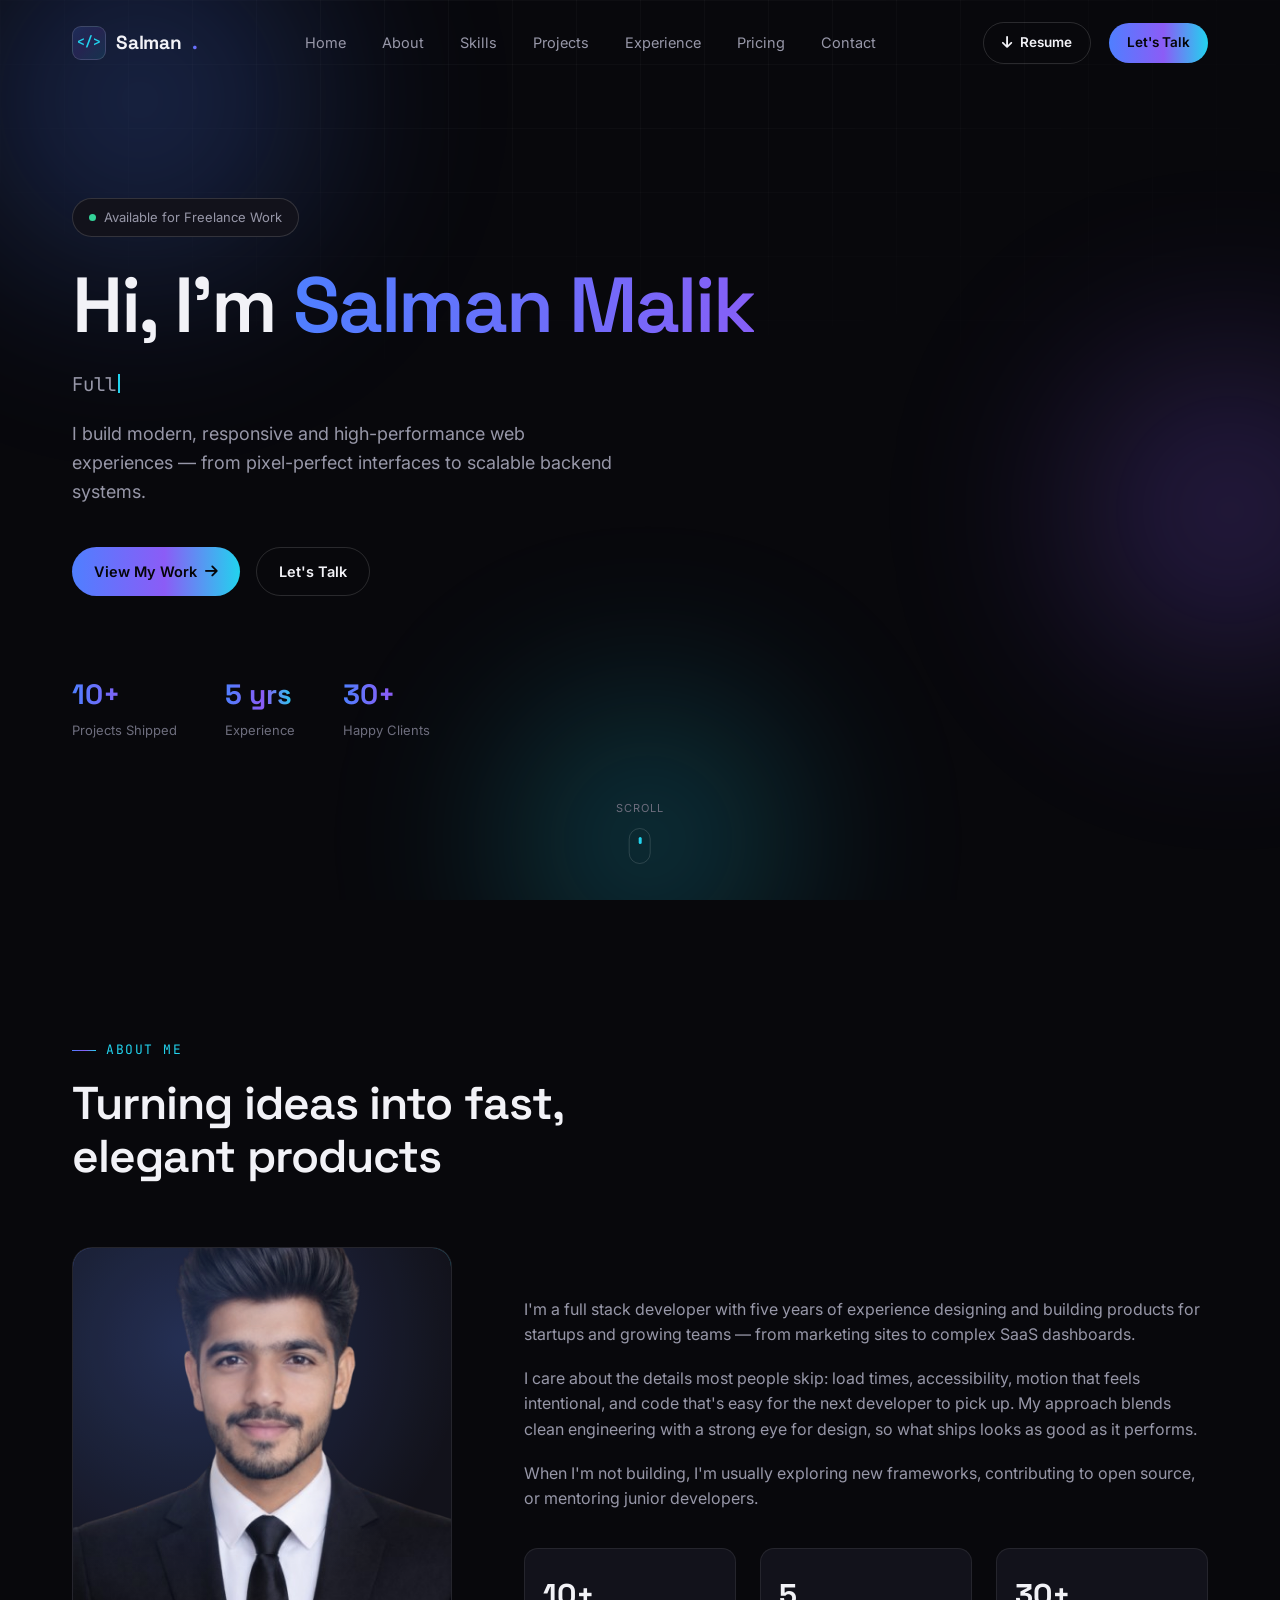
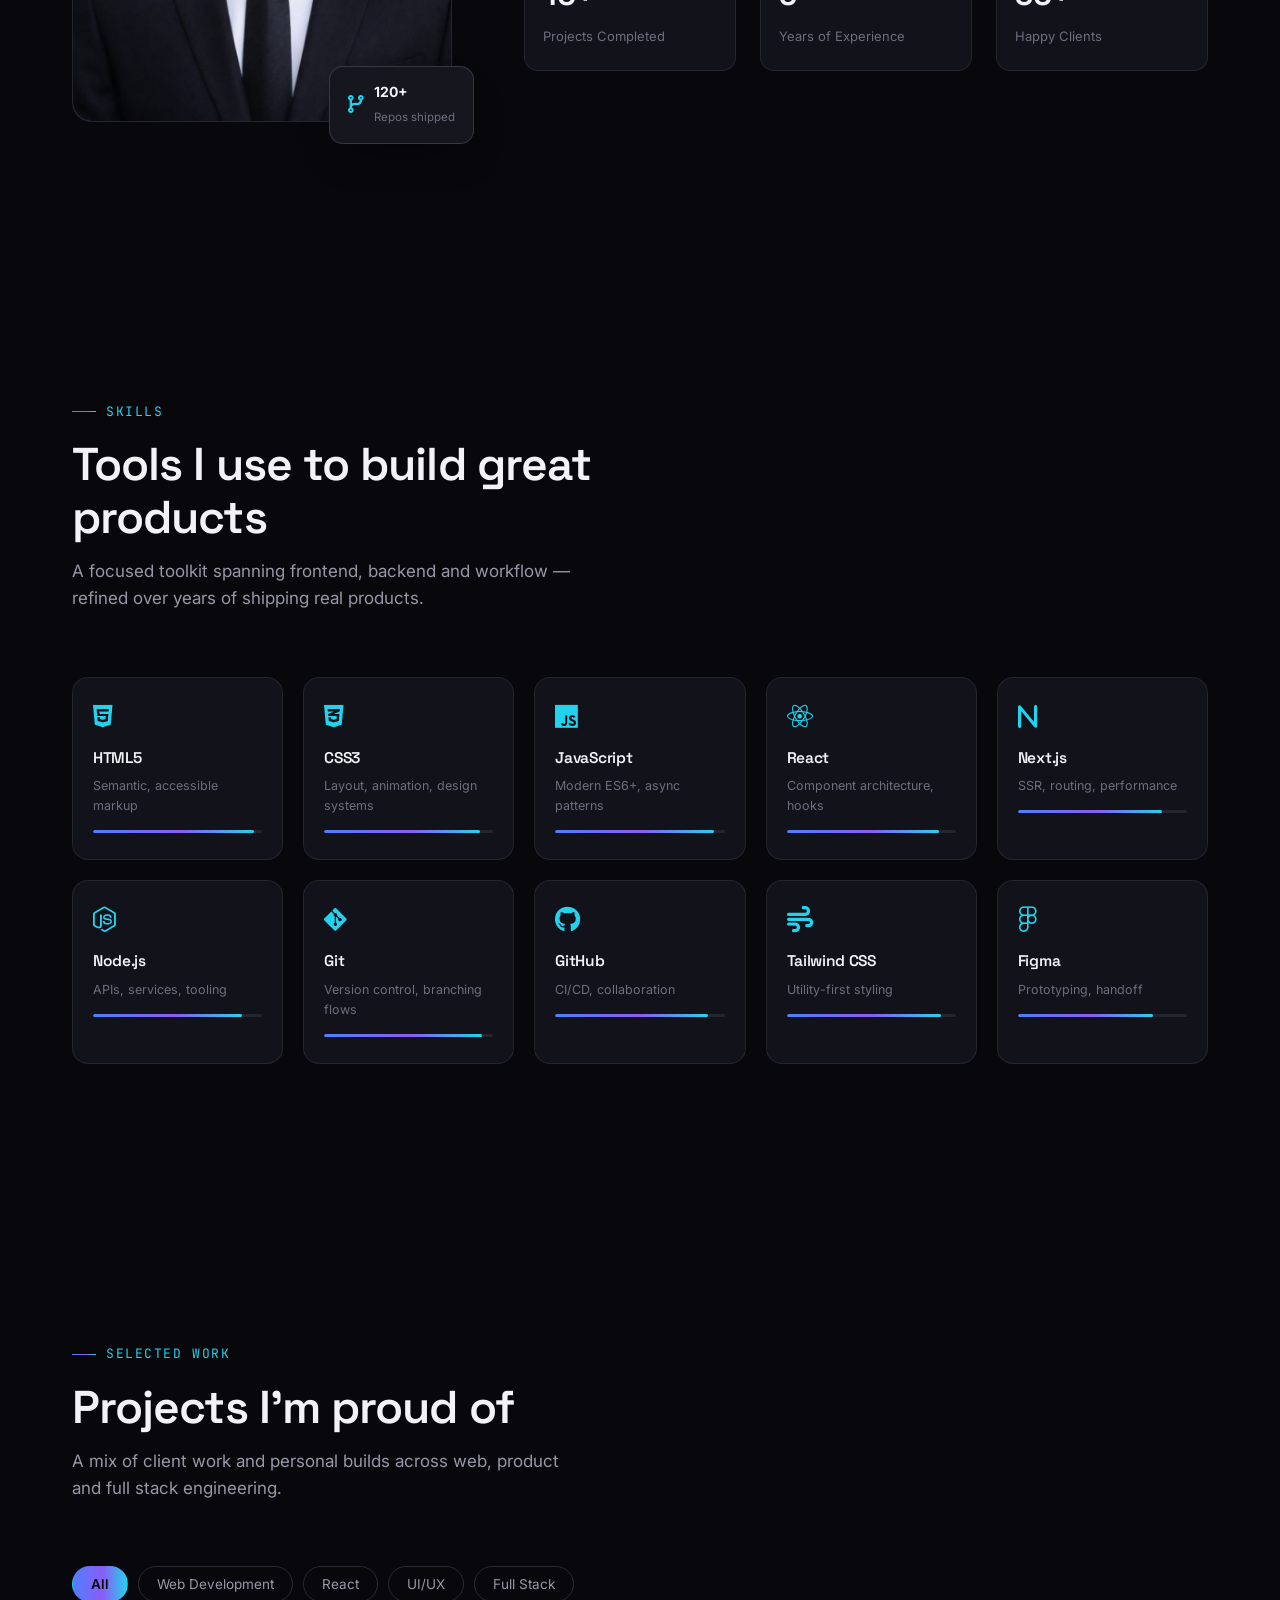
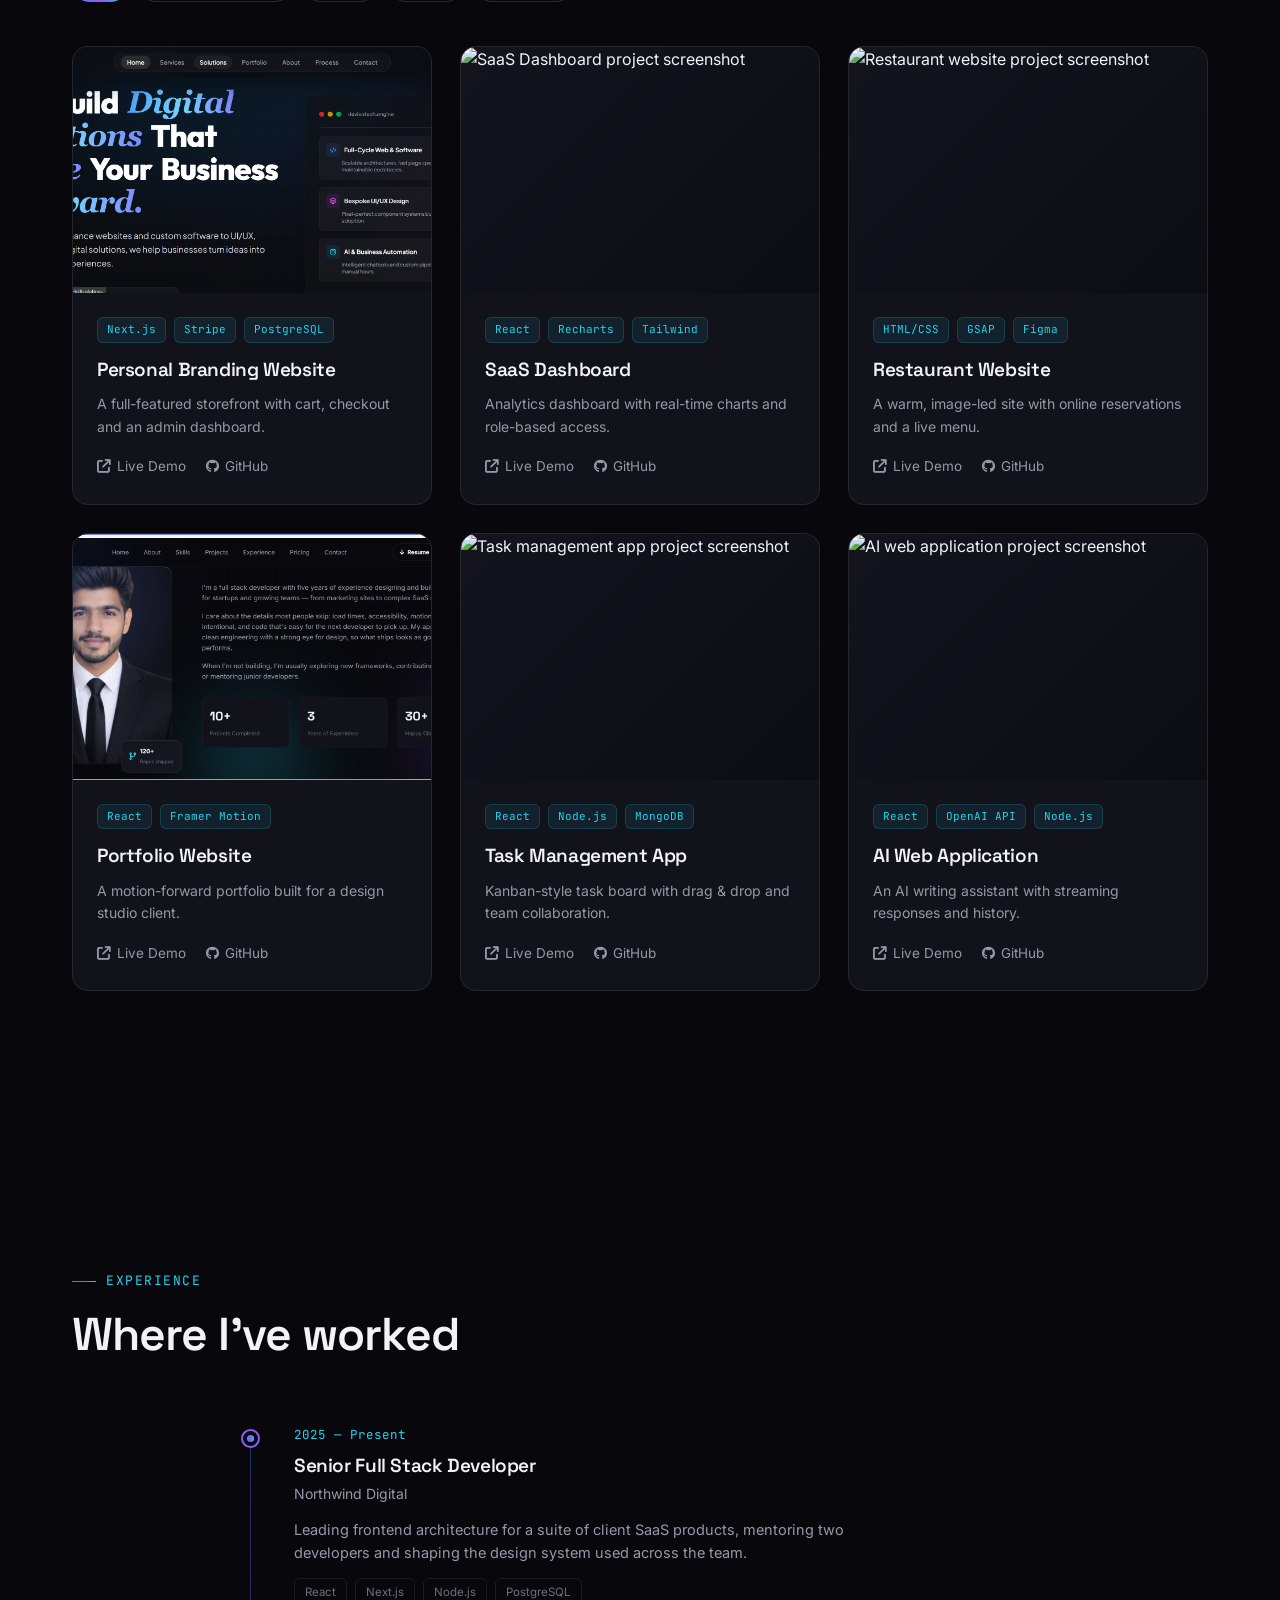
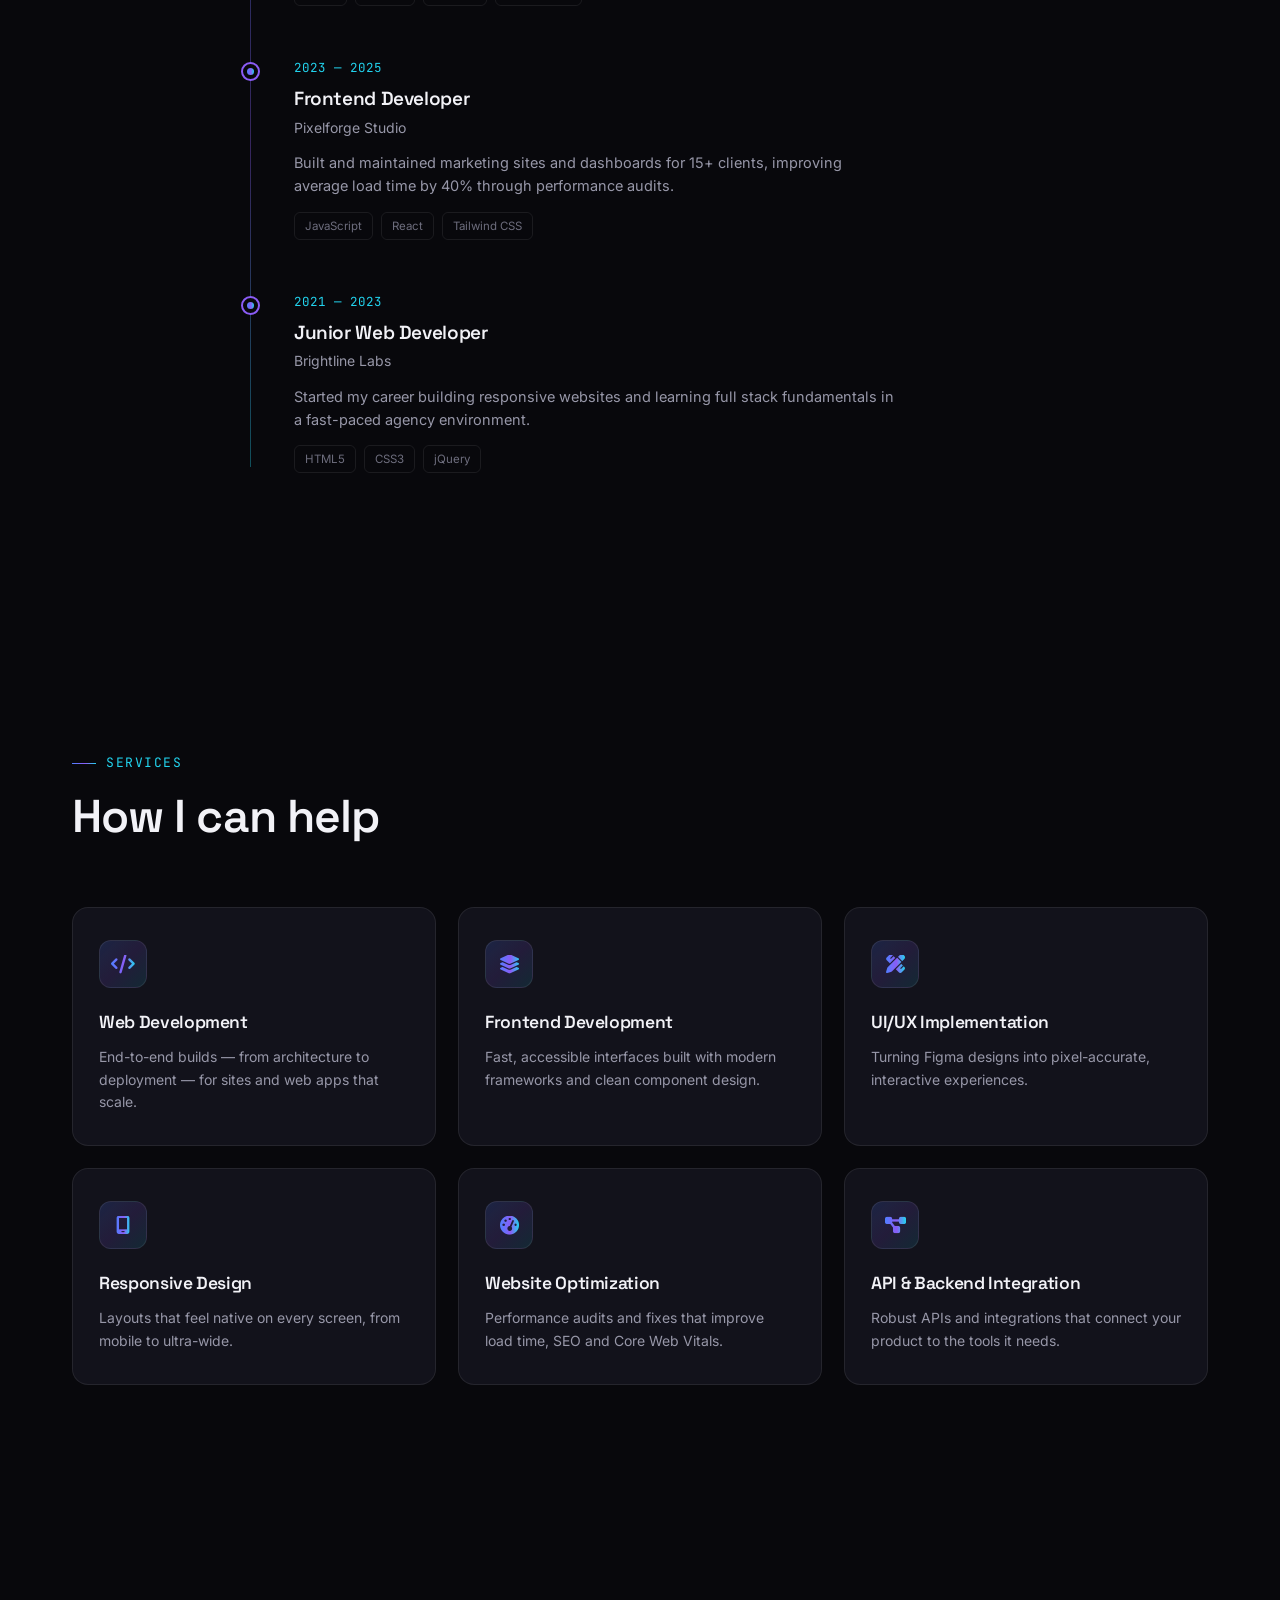
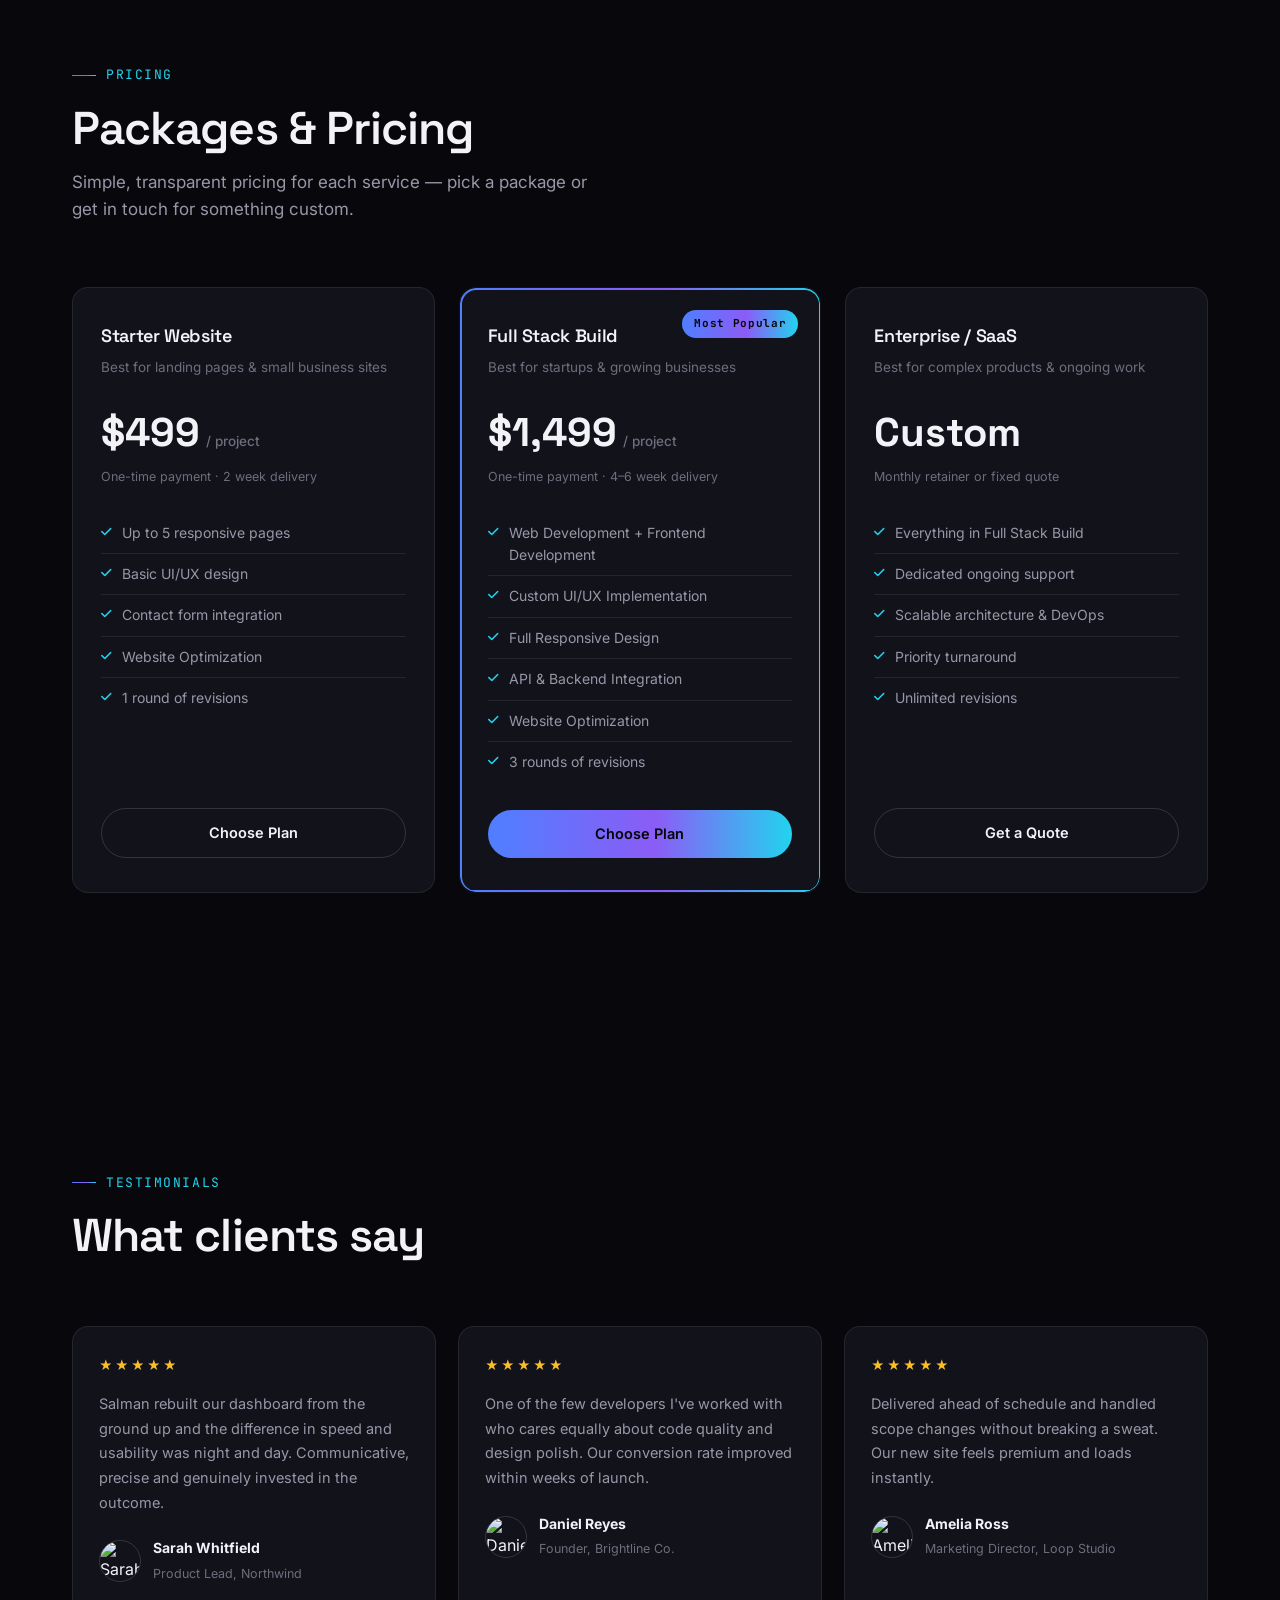
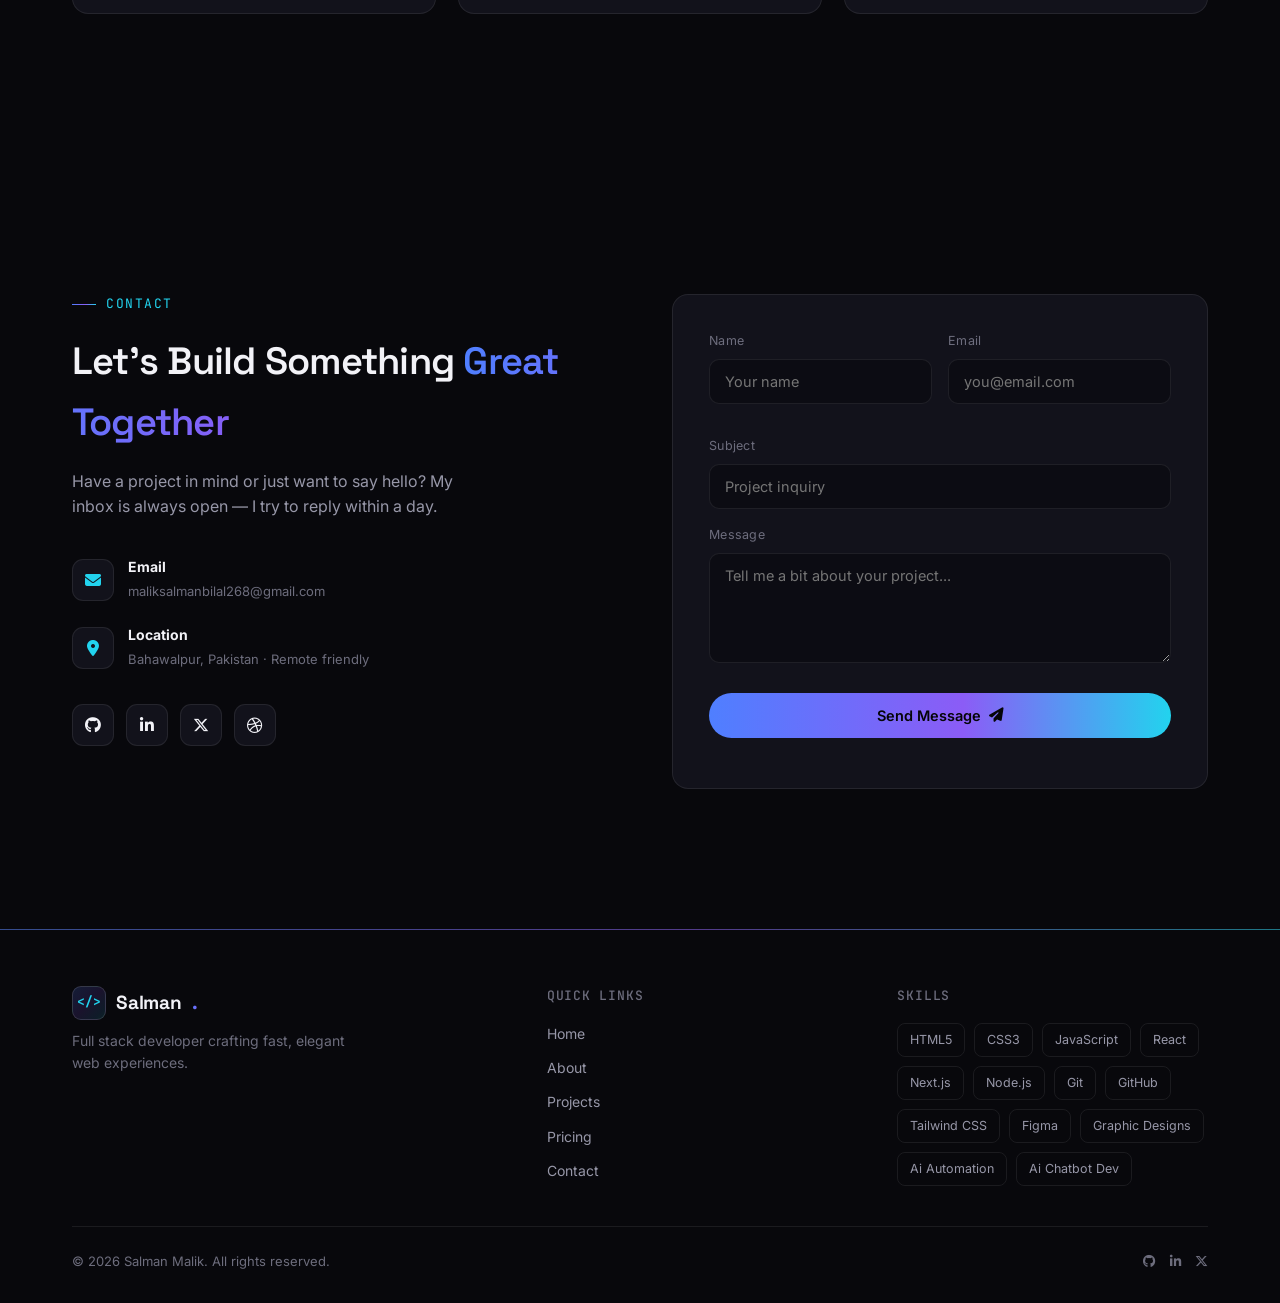
==== commit d6f751e8: "Update print statement from 'Hello' to 'Goodbye'" ====
--- a/index.html
+++ b/index.html
@@ -750,14 +750,14 @@
 
       <div class="project-card reveal" data-reveal data-cat="fullstack web">
         <div class="proj-media">
-          <img src="https://images.unsplash.com/photo-1556742049-0cfed4f6a45d?w=700&q=80&auto=format&fit=crop" alt="E-Commerce Website project screenshot">
-          <div class="proj-overlay"><a href="#" class="view-project">View Project <i class="fa-solid fa-arrow-up-right-from-square"></i></a></div>
+          <img src="Myweb.png" alt="E-Commerce Website project screenshot">
+          <div class="proj-overlay"><a href="https://devixacode.github.io/Devixa-Tech/" class="view-project">View Project <i class="fa-solid fa-arrow-up-right-from-square"></i></a></div>
         </div>
         <div class="proj-body">
           <div class="proj-tags"><span>Next.js</span><span>Stripe</span><span>PostgreSQL</span></div>
-          <h3>E-Commerce Website</h3>
+          <h3>Personal Branding Website</h3>
           <p>A full-featured storefront with cart, checkout and an admin dashboard.</p>
-          <div class="proj-links"><a href="#"><i class="fa-solid fa-arrow-up-right-from-square"></i> Live Demo</a><a href="#"><i class="fa-brands fa-github"></i> GitHub</a></div>
+          <div class="proj-links"><a href="https://devixacode.github.io/Devixa-Tech/"><i class="fa-solid fa-arrow-up-right-from-square"></i> Live Demo</a><a href="#"><i class="fa-brands fa-github"></i> GitHub</a></div>
         </div>
       </div>
 
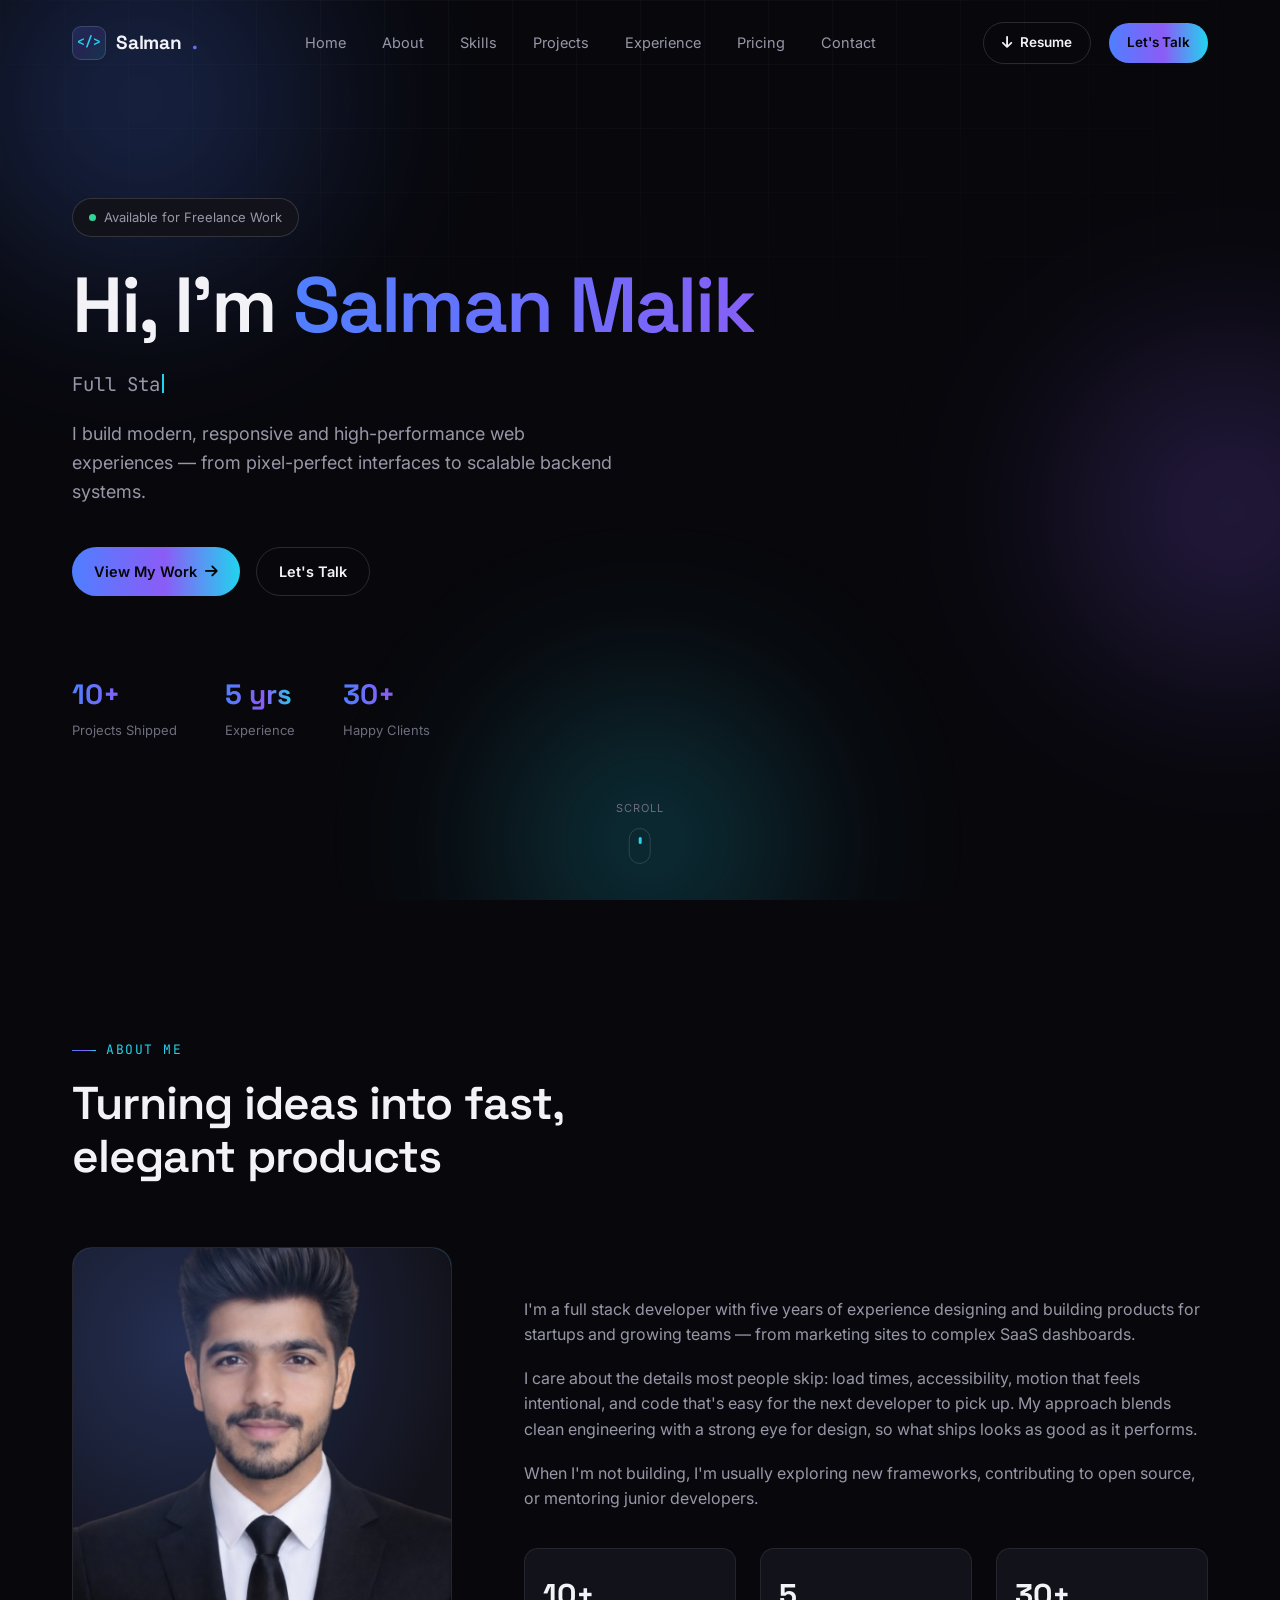
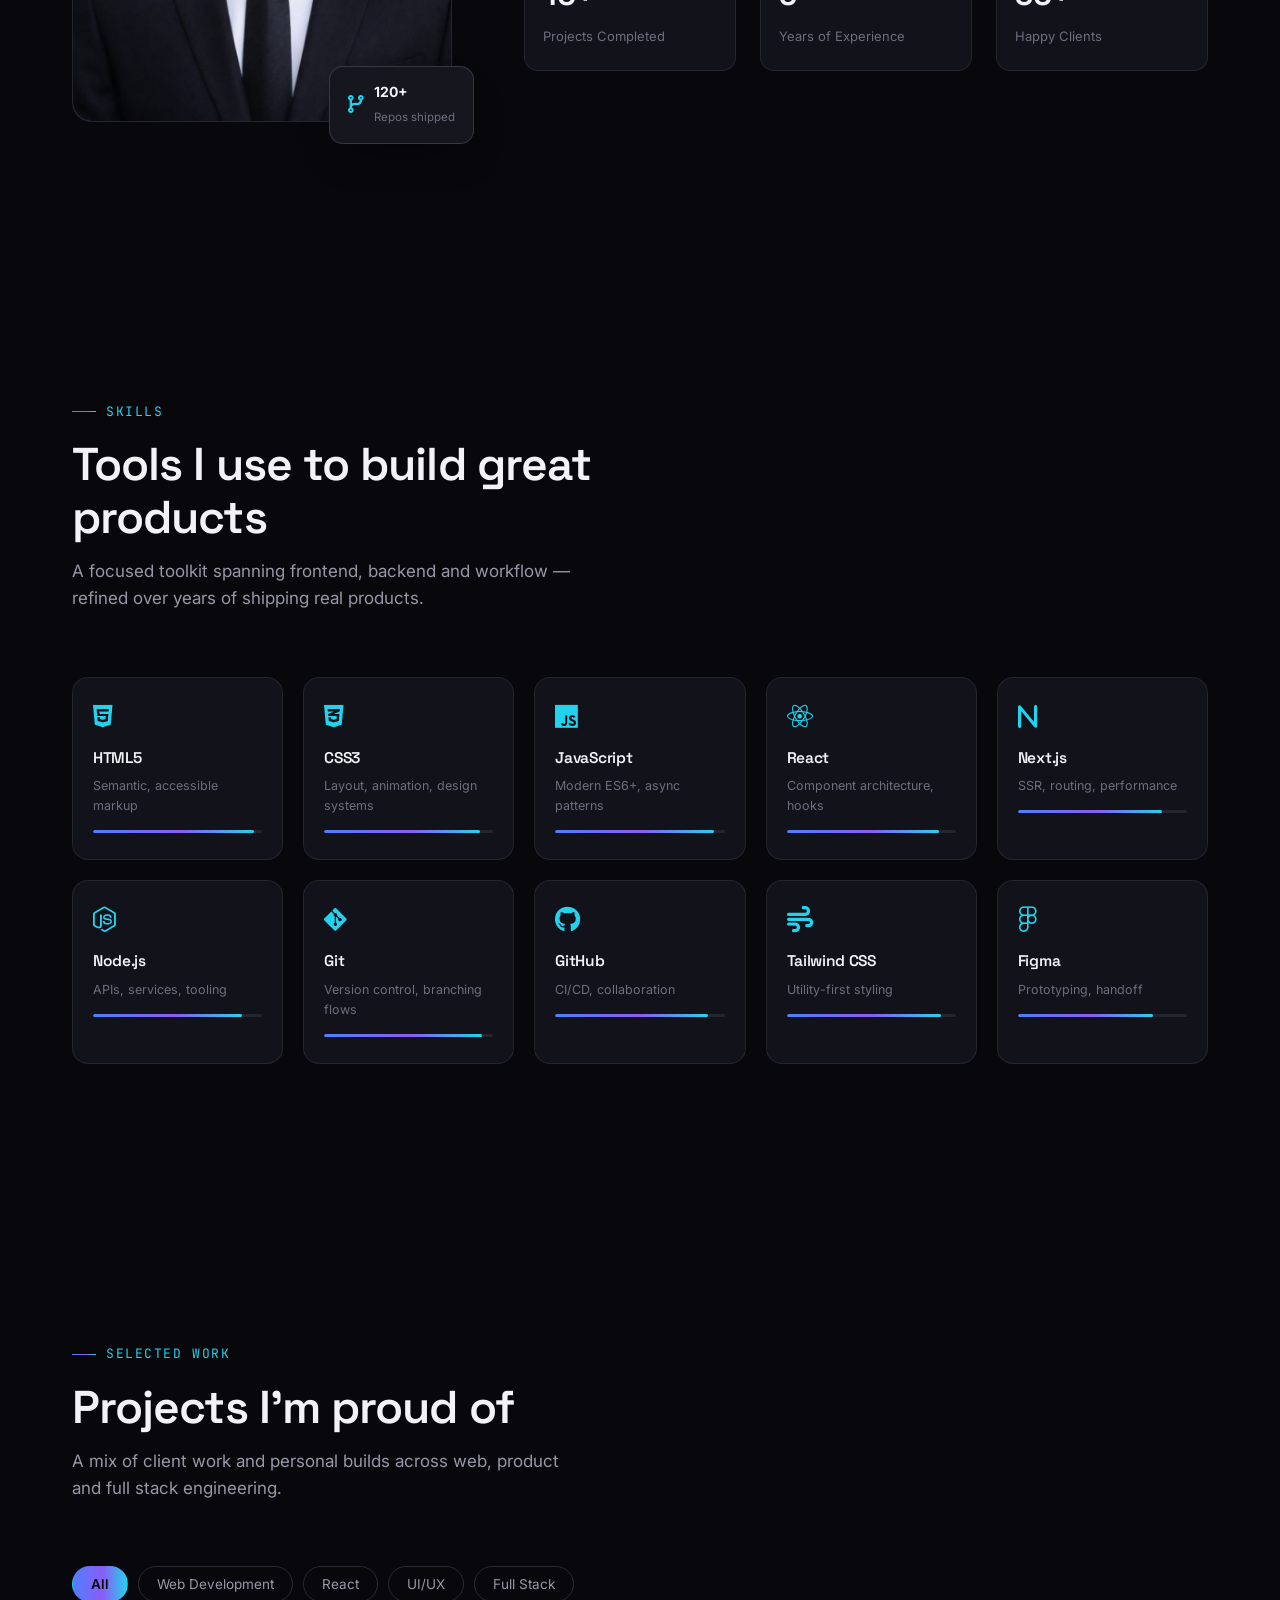
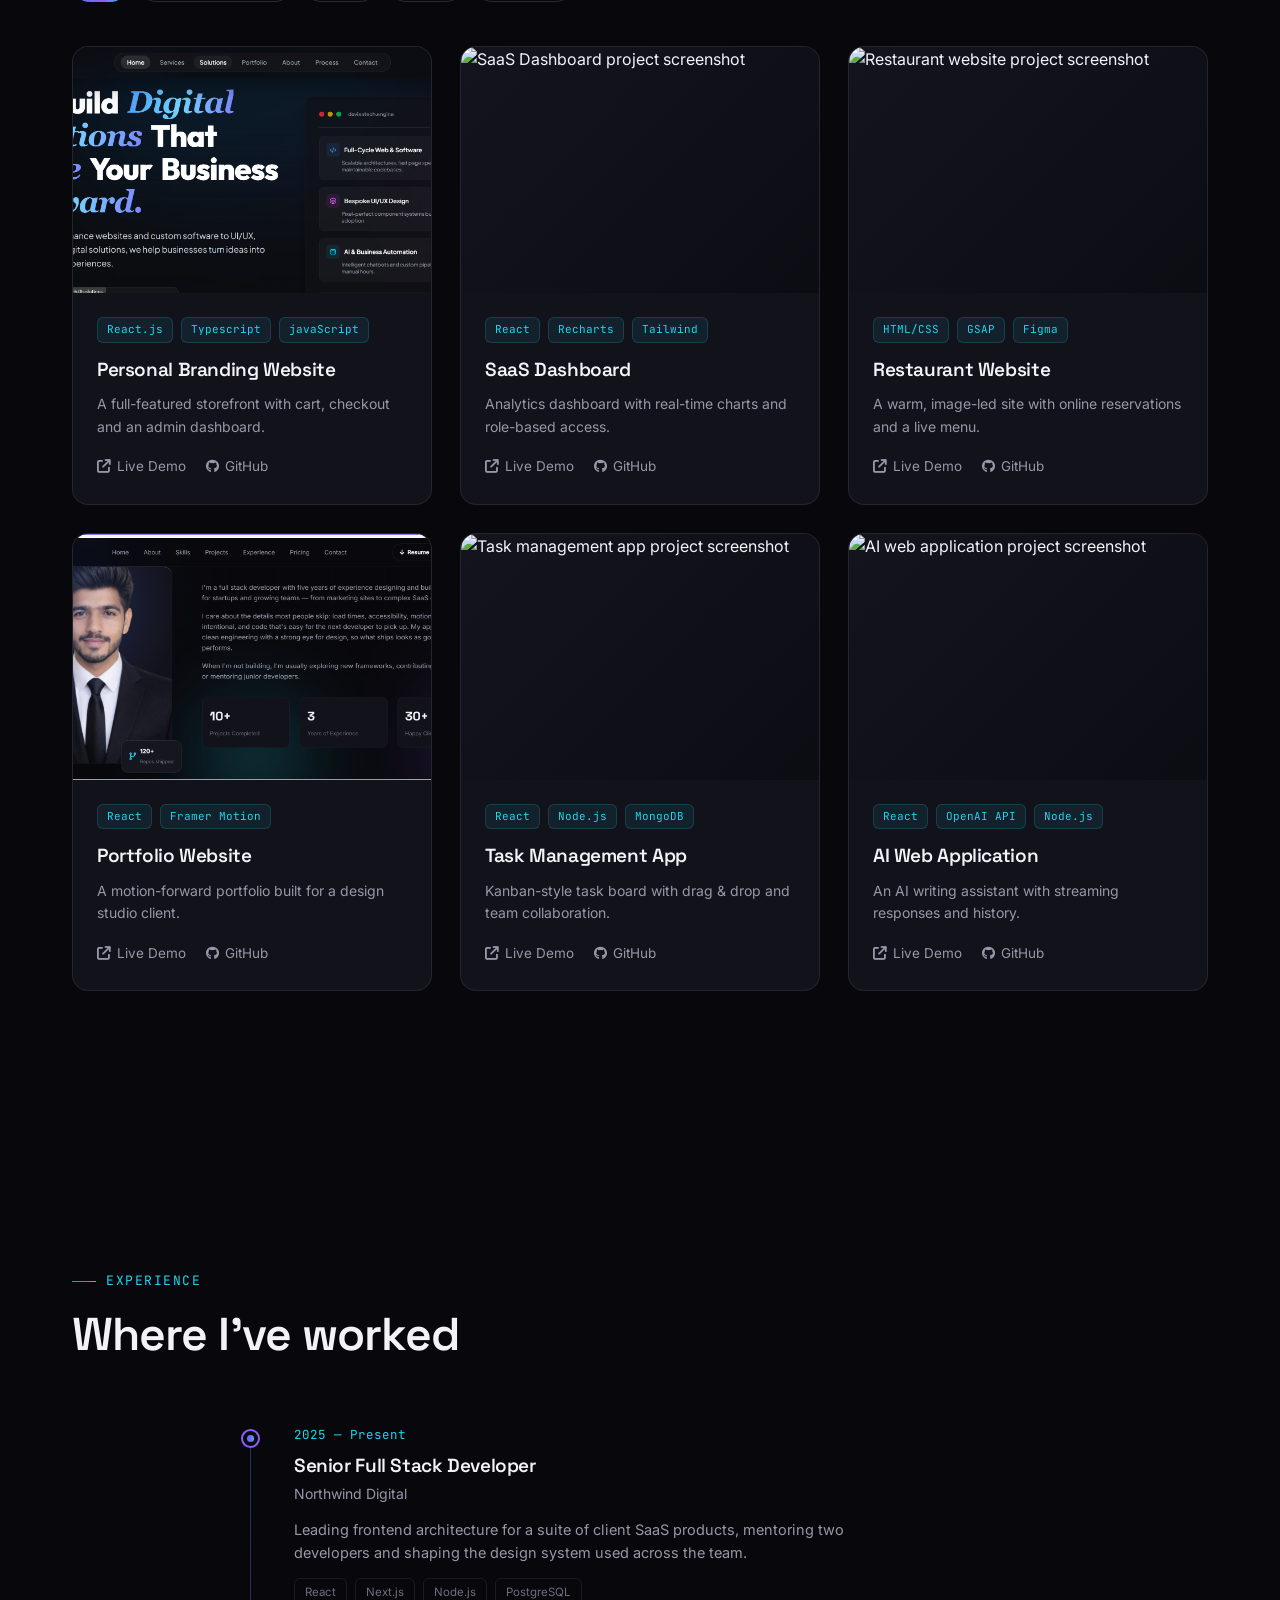
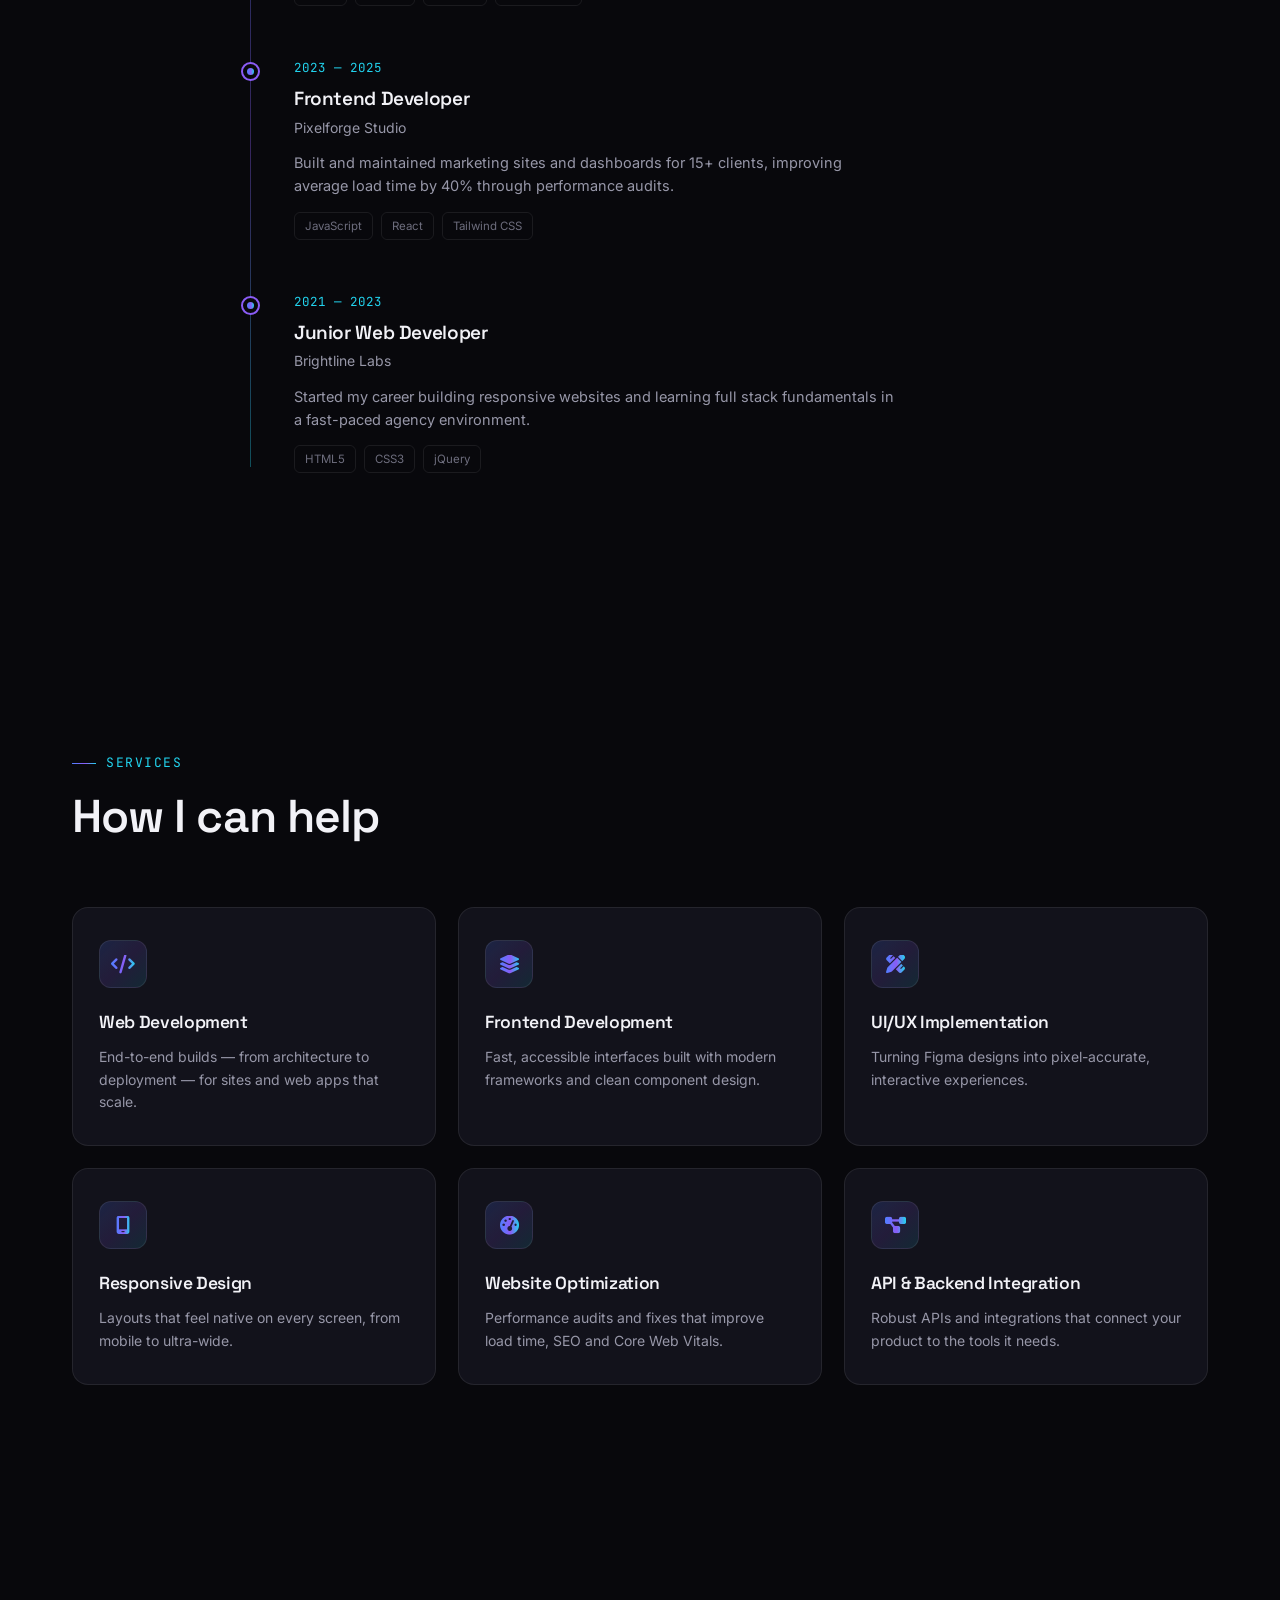
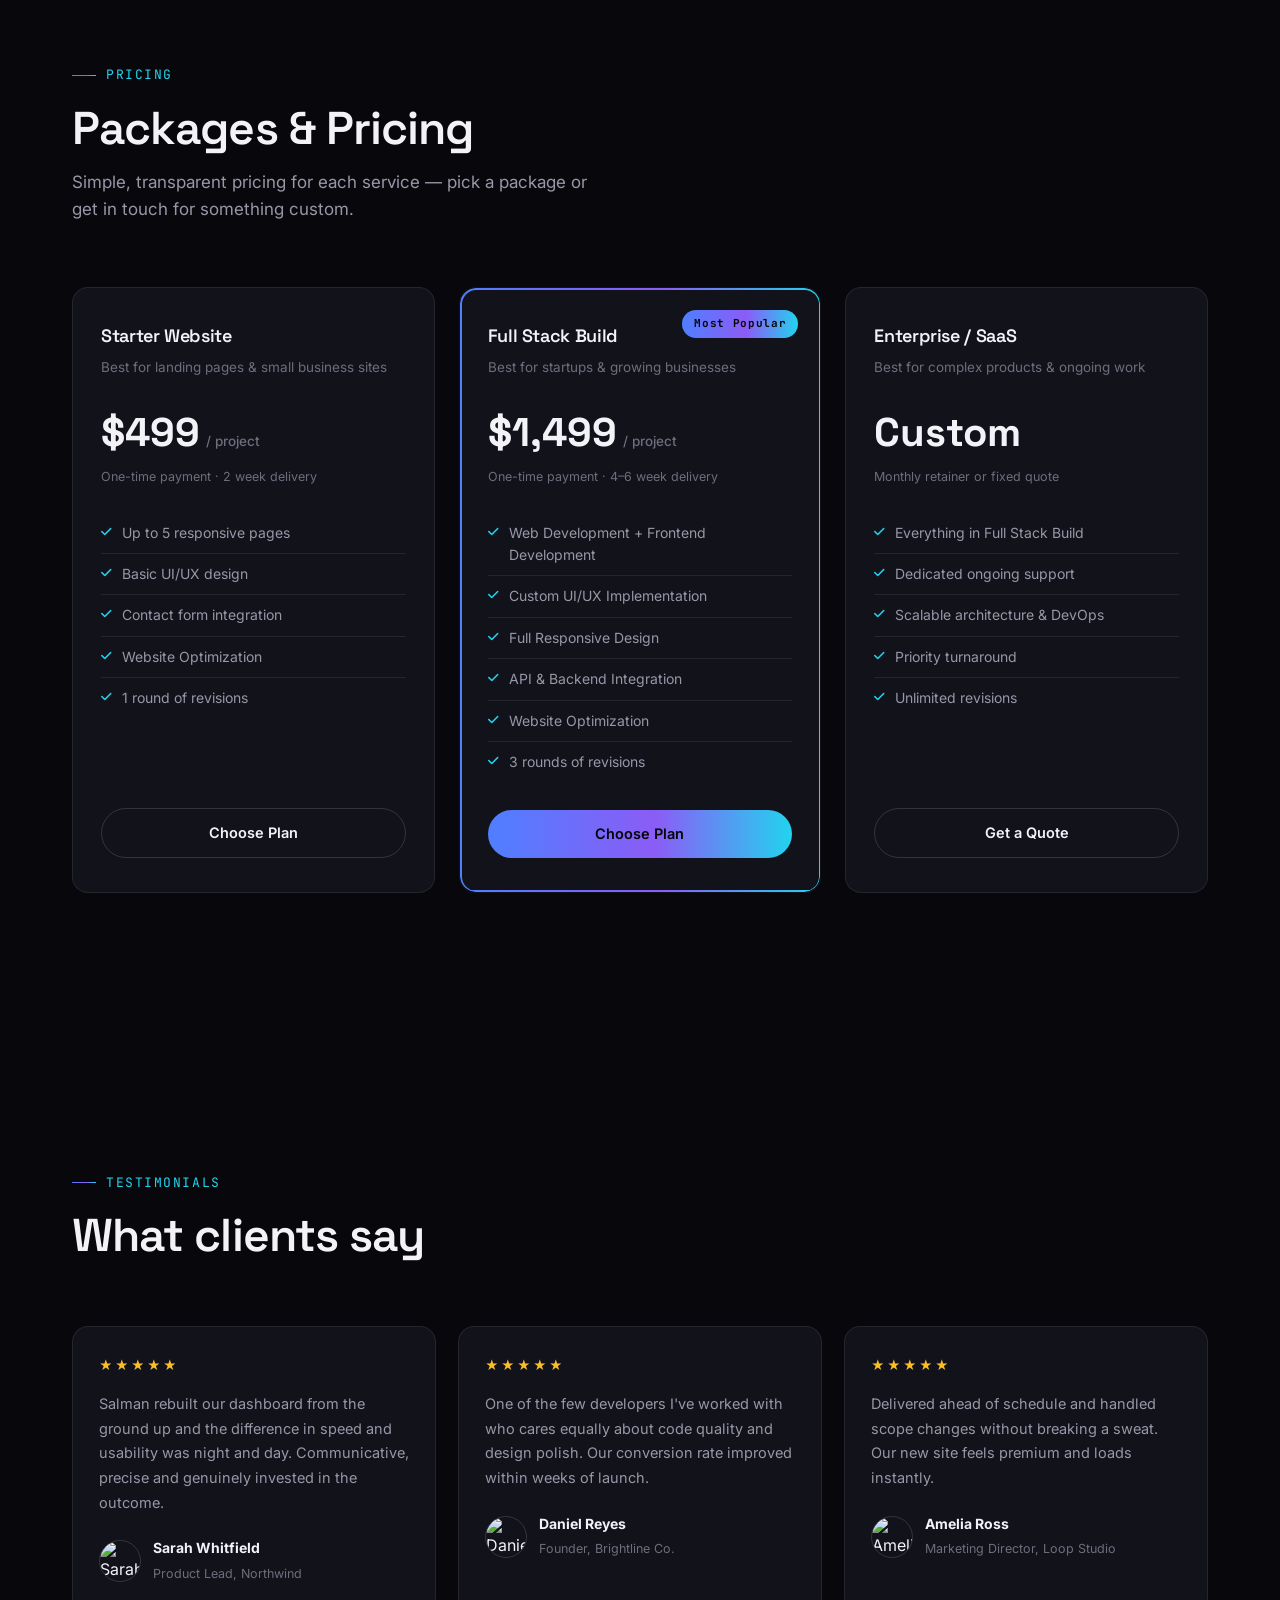
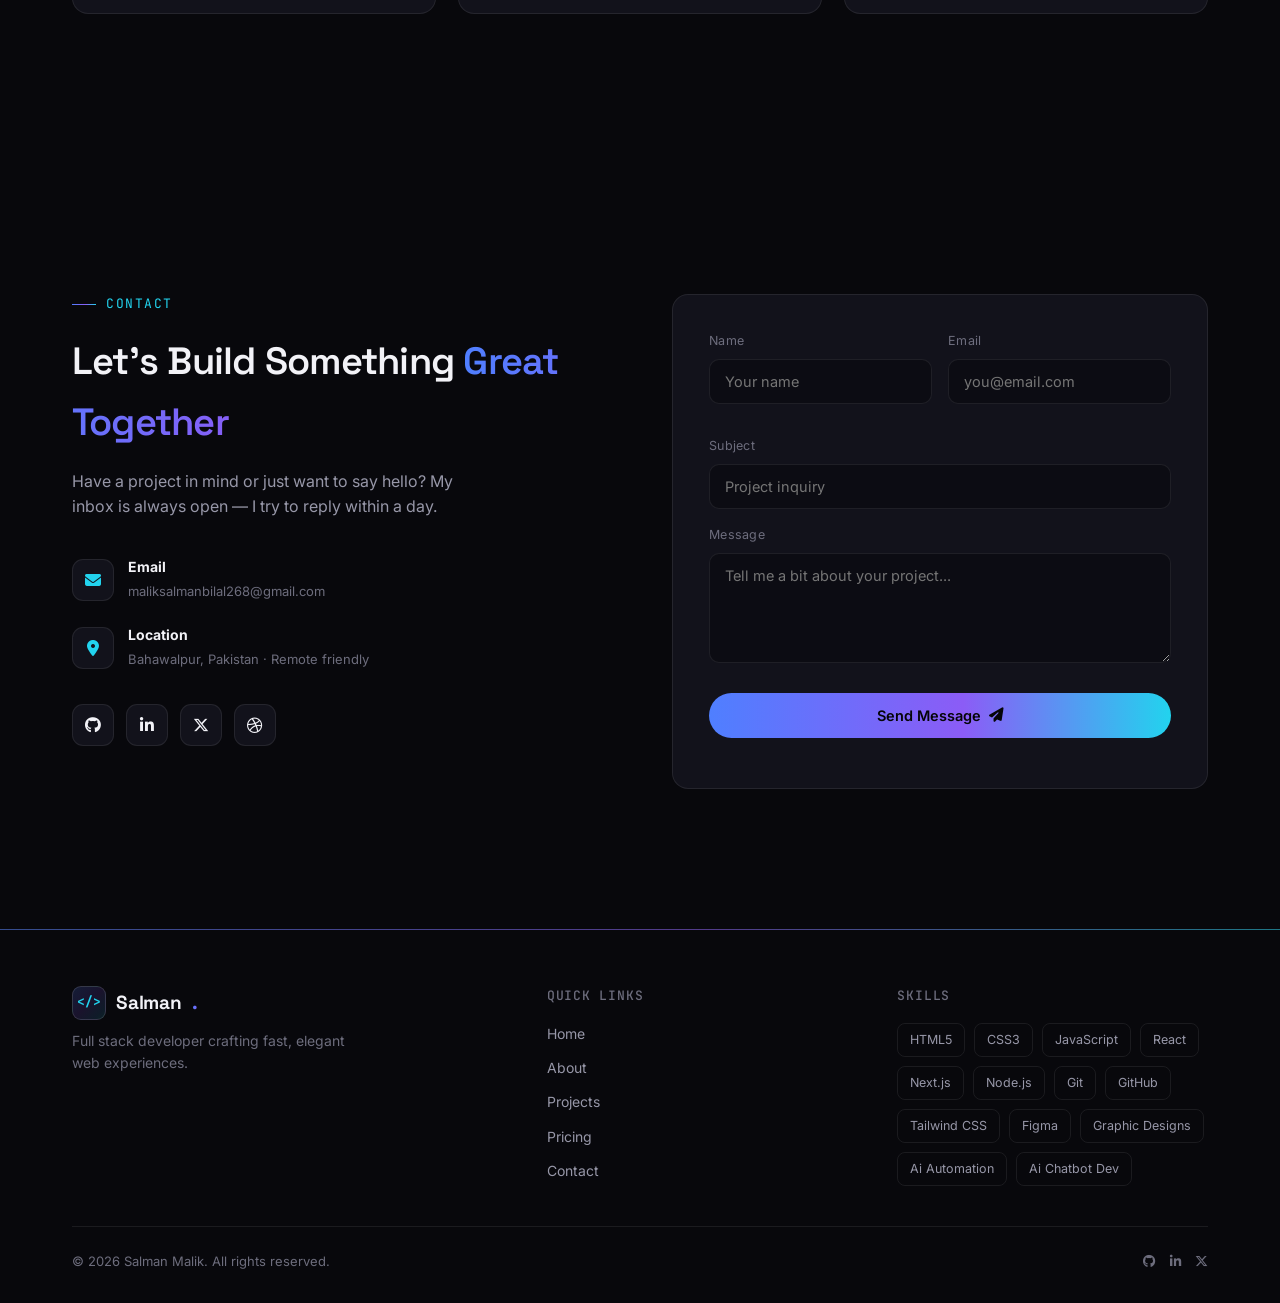
==== commit 80069d30: "Update print statement from 'Hello' to 'Goodbye'" ====
--- a/index.html
+++ b/index.html
@@ -754,7 +754,7 @@
           <div class="proj-overlay"><a href="https://devixacode.github.io/Devixa-Tech/" class="view-project">View Project <i class="fa-solid fa-arrow-up-right-from-square"></i></a></div>
         </div>
         <div class="proj-body">
-          <div class="proj-tags"><span>Next.js</span><span>Stripe</span><span>PostgreSQL</span></div>
+          <div class="proj-tags"><span>React.js</span><span>Typescript</span><span>javaScript</span></div>
           <h3>Personal Branding Website</h3>
           <p>A full-featured storefront with cart, checkout and an admin dashboard.</p>
           <div class="proj-links"><a href="https://devixacode.github.io/Devixa-Tech/"><i class="fa-solid fa-arrow-up-right-from-square"></i> Live Demo</a><a href="#"><i class="fa-brands fa-github"></i> GitHub</a></div>
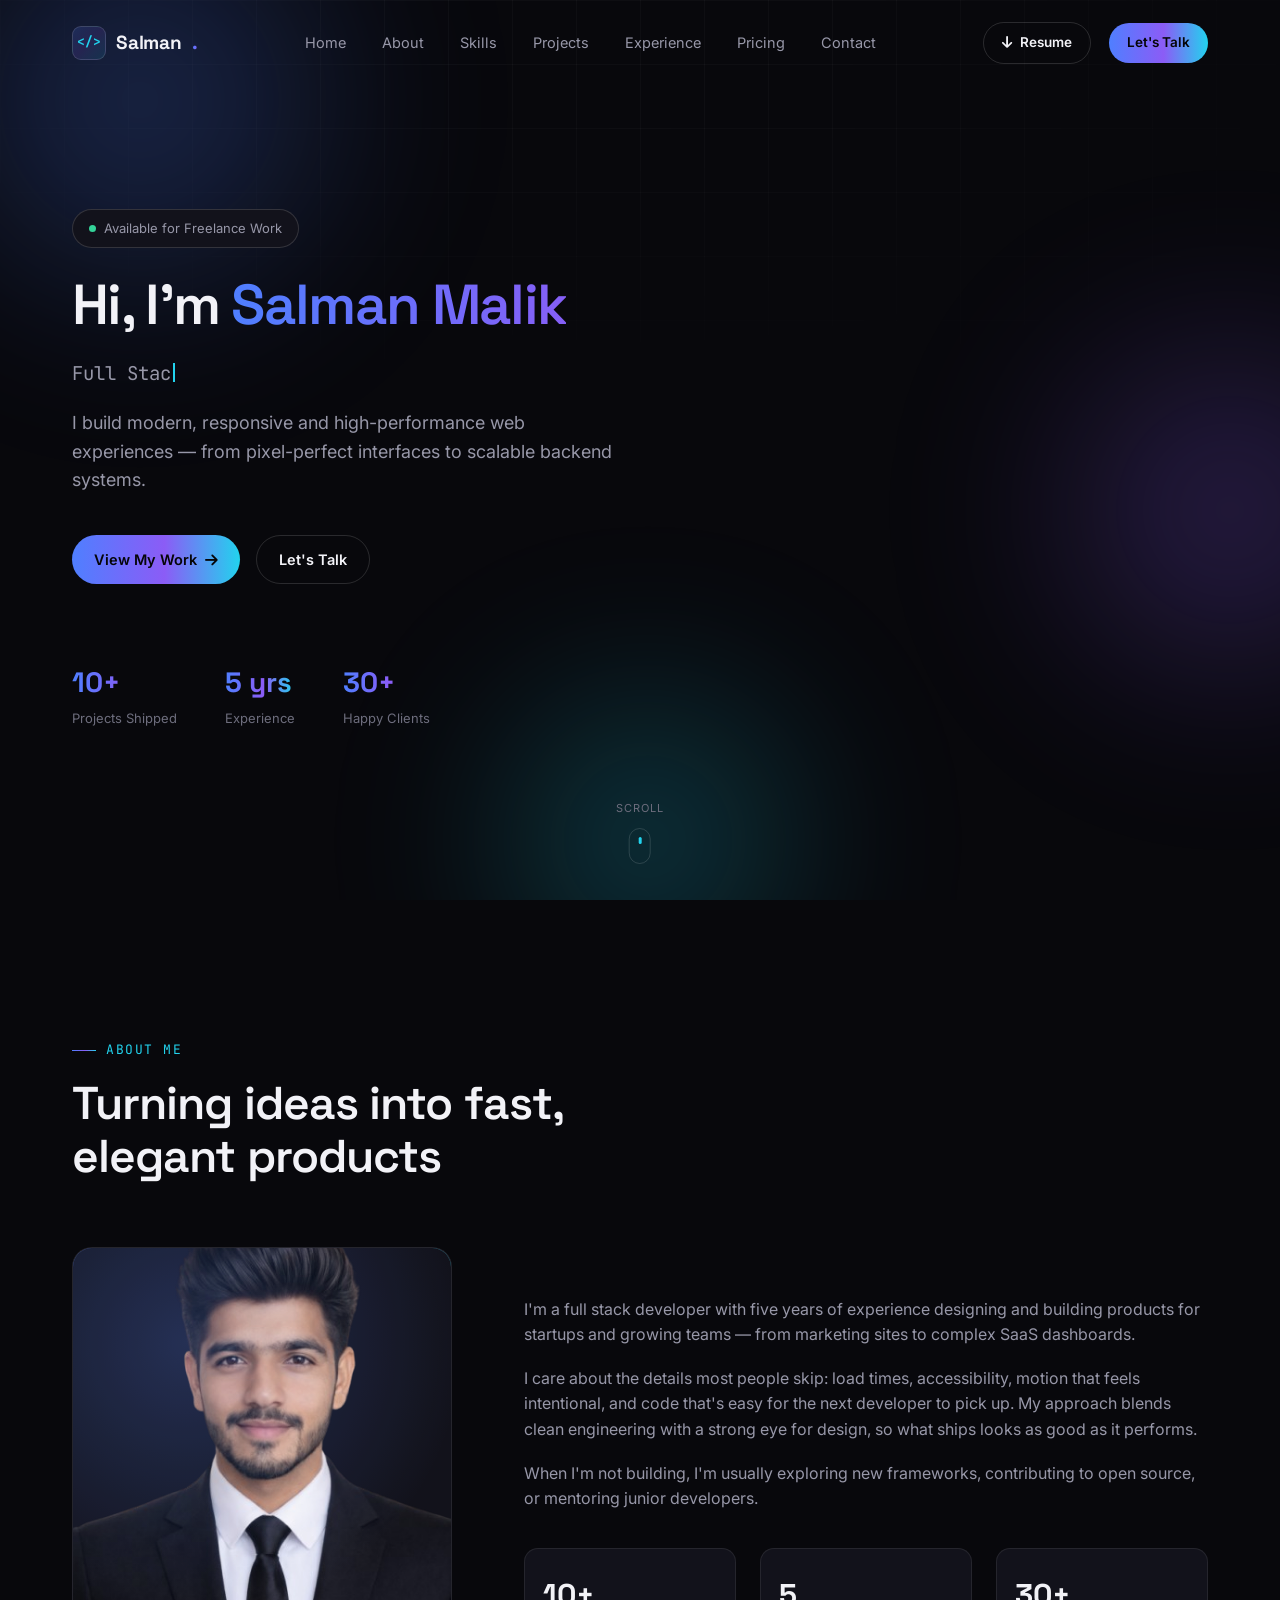
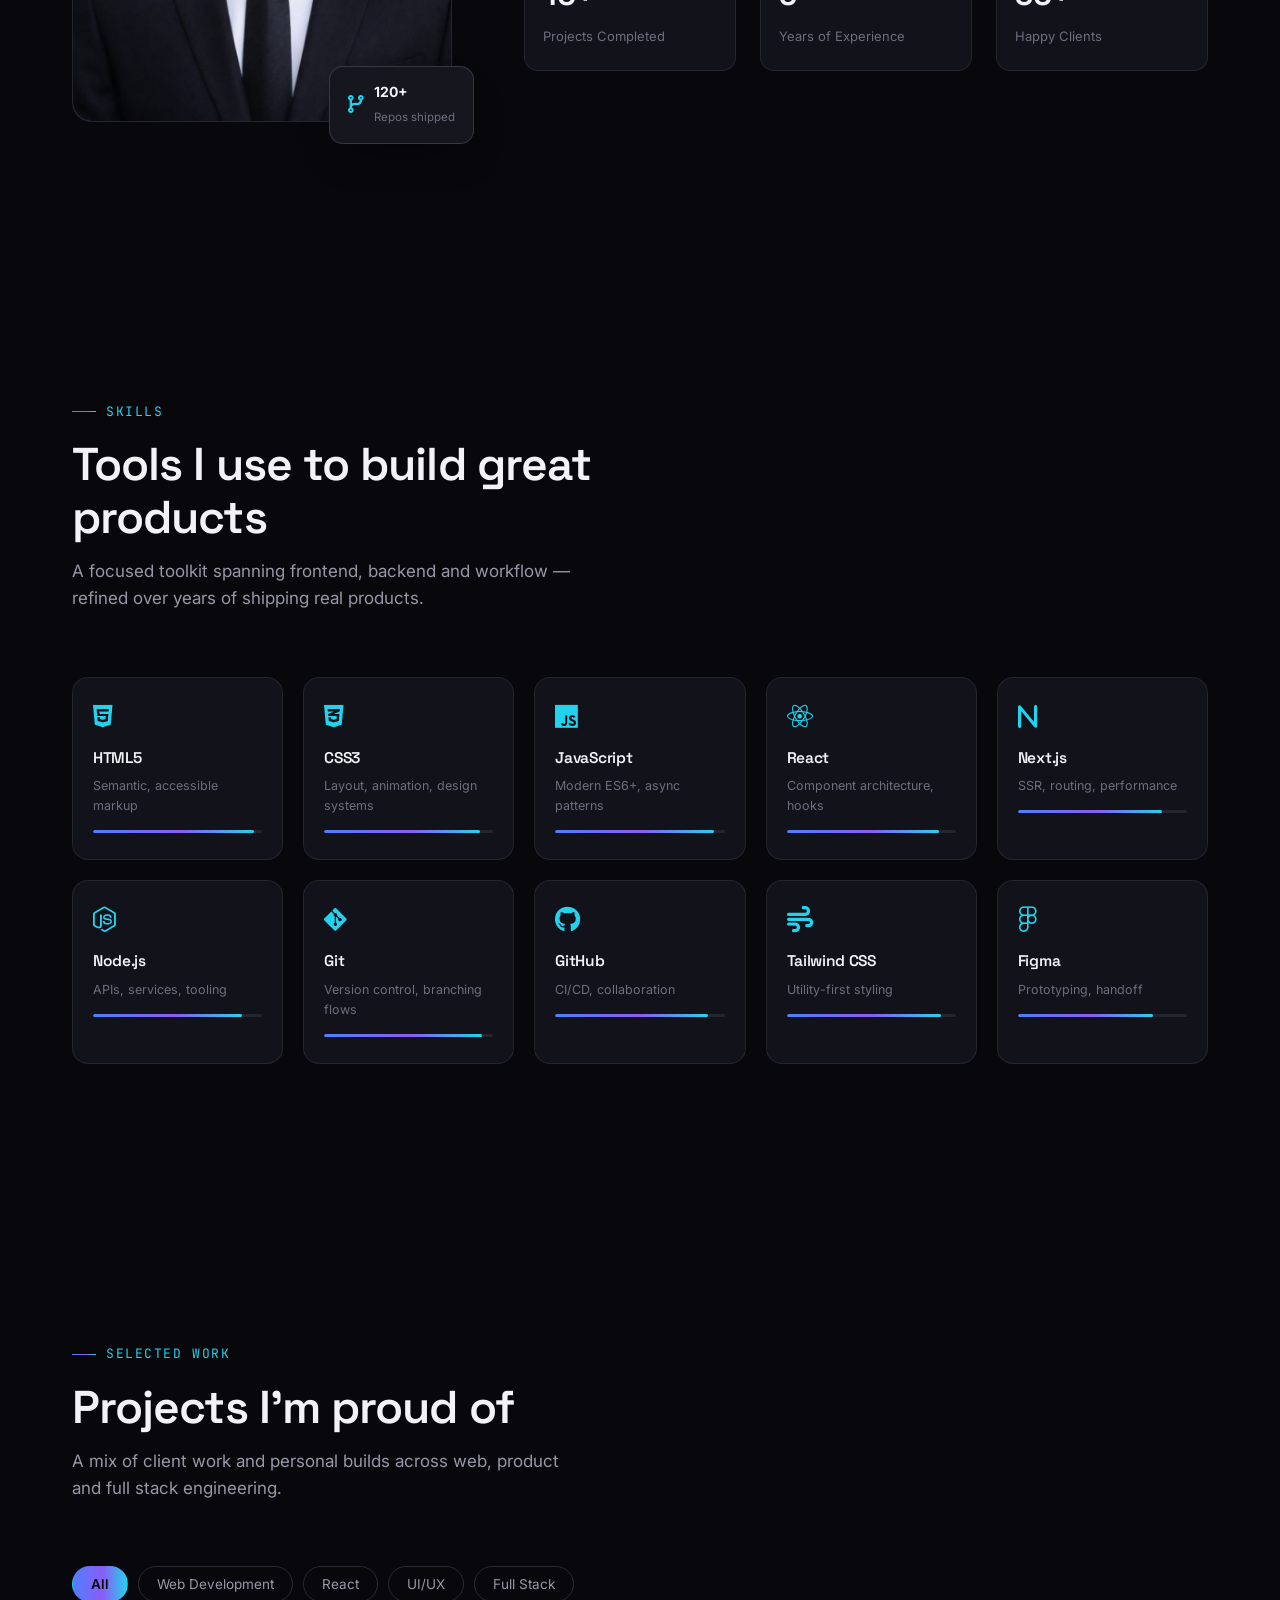
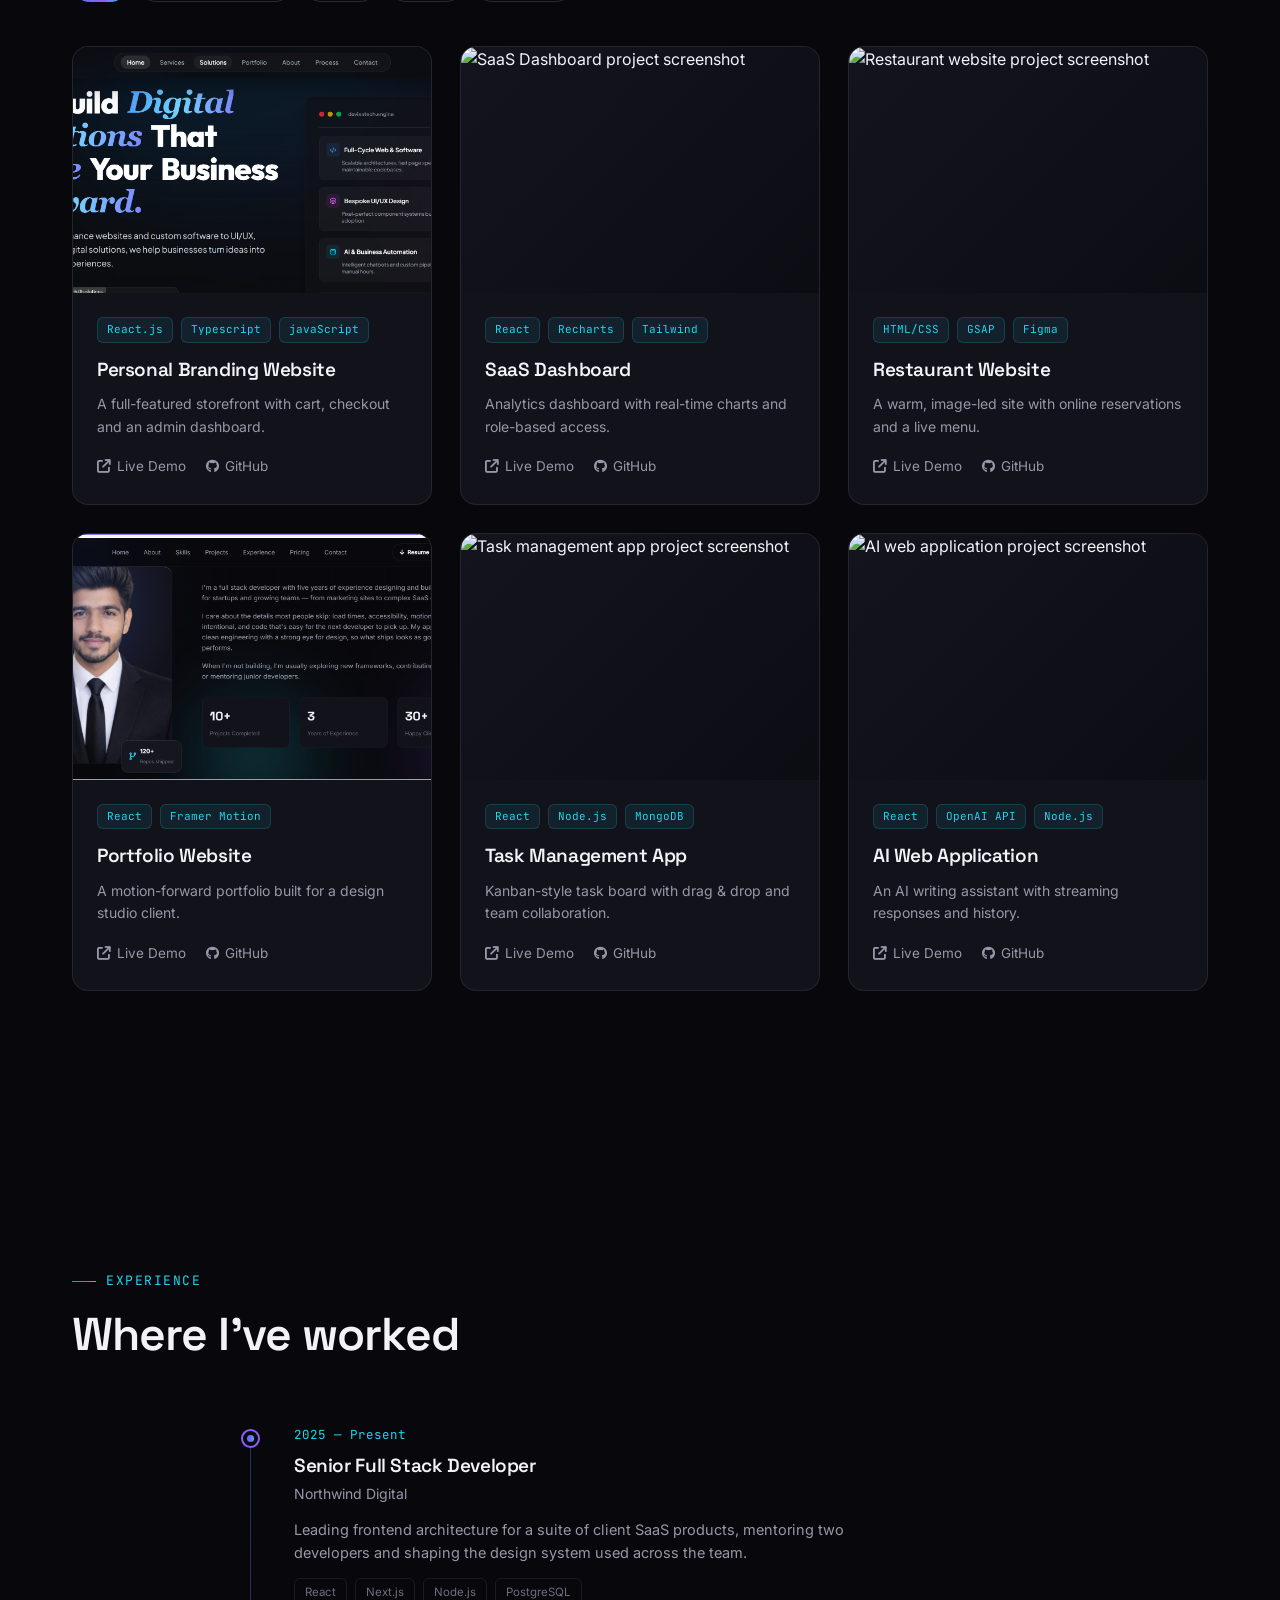
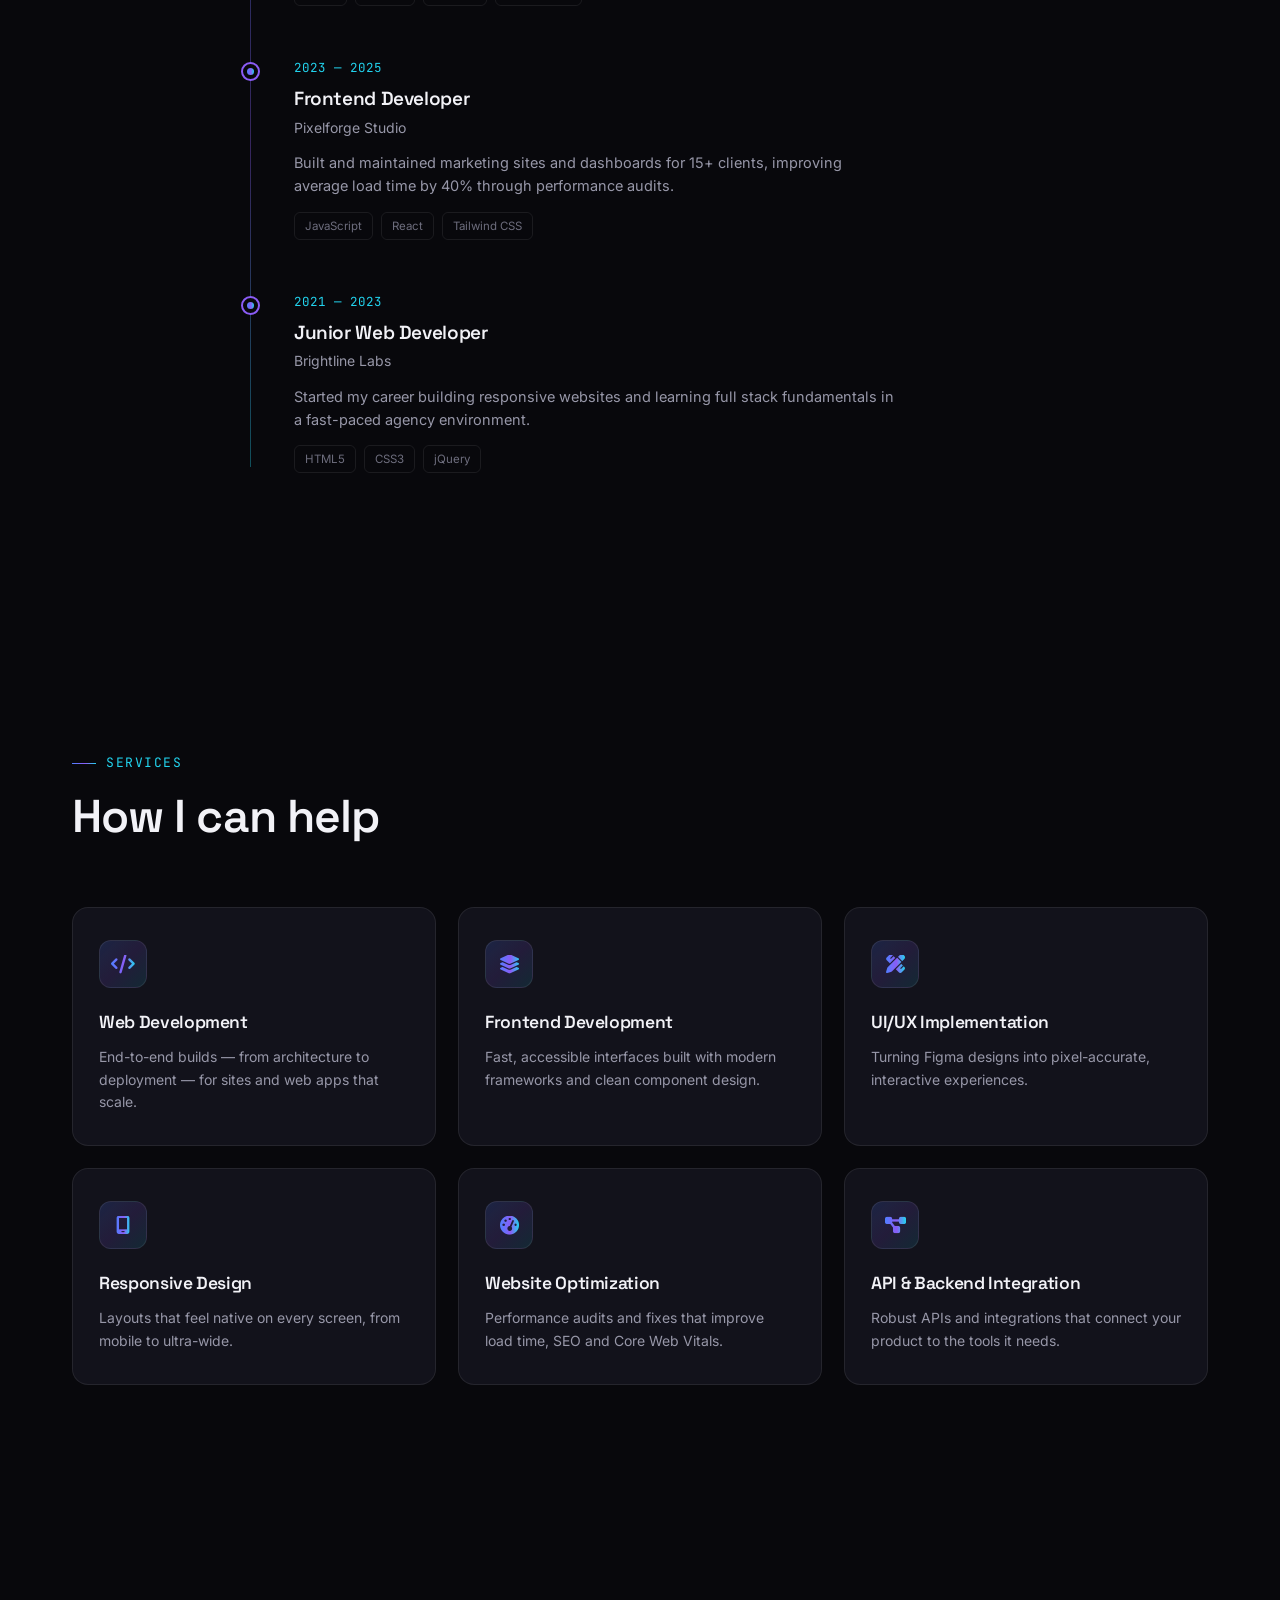
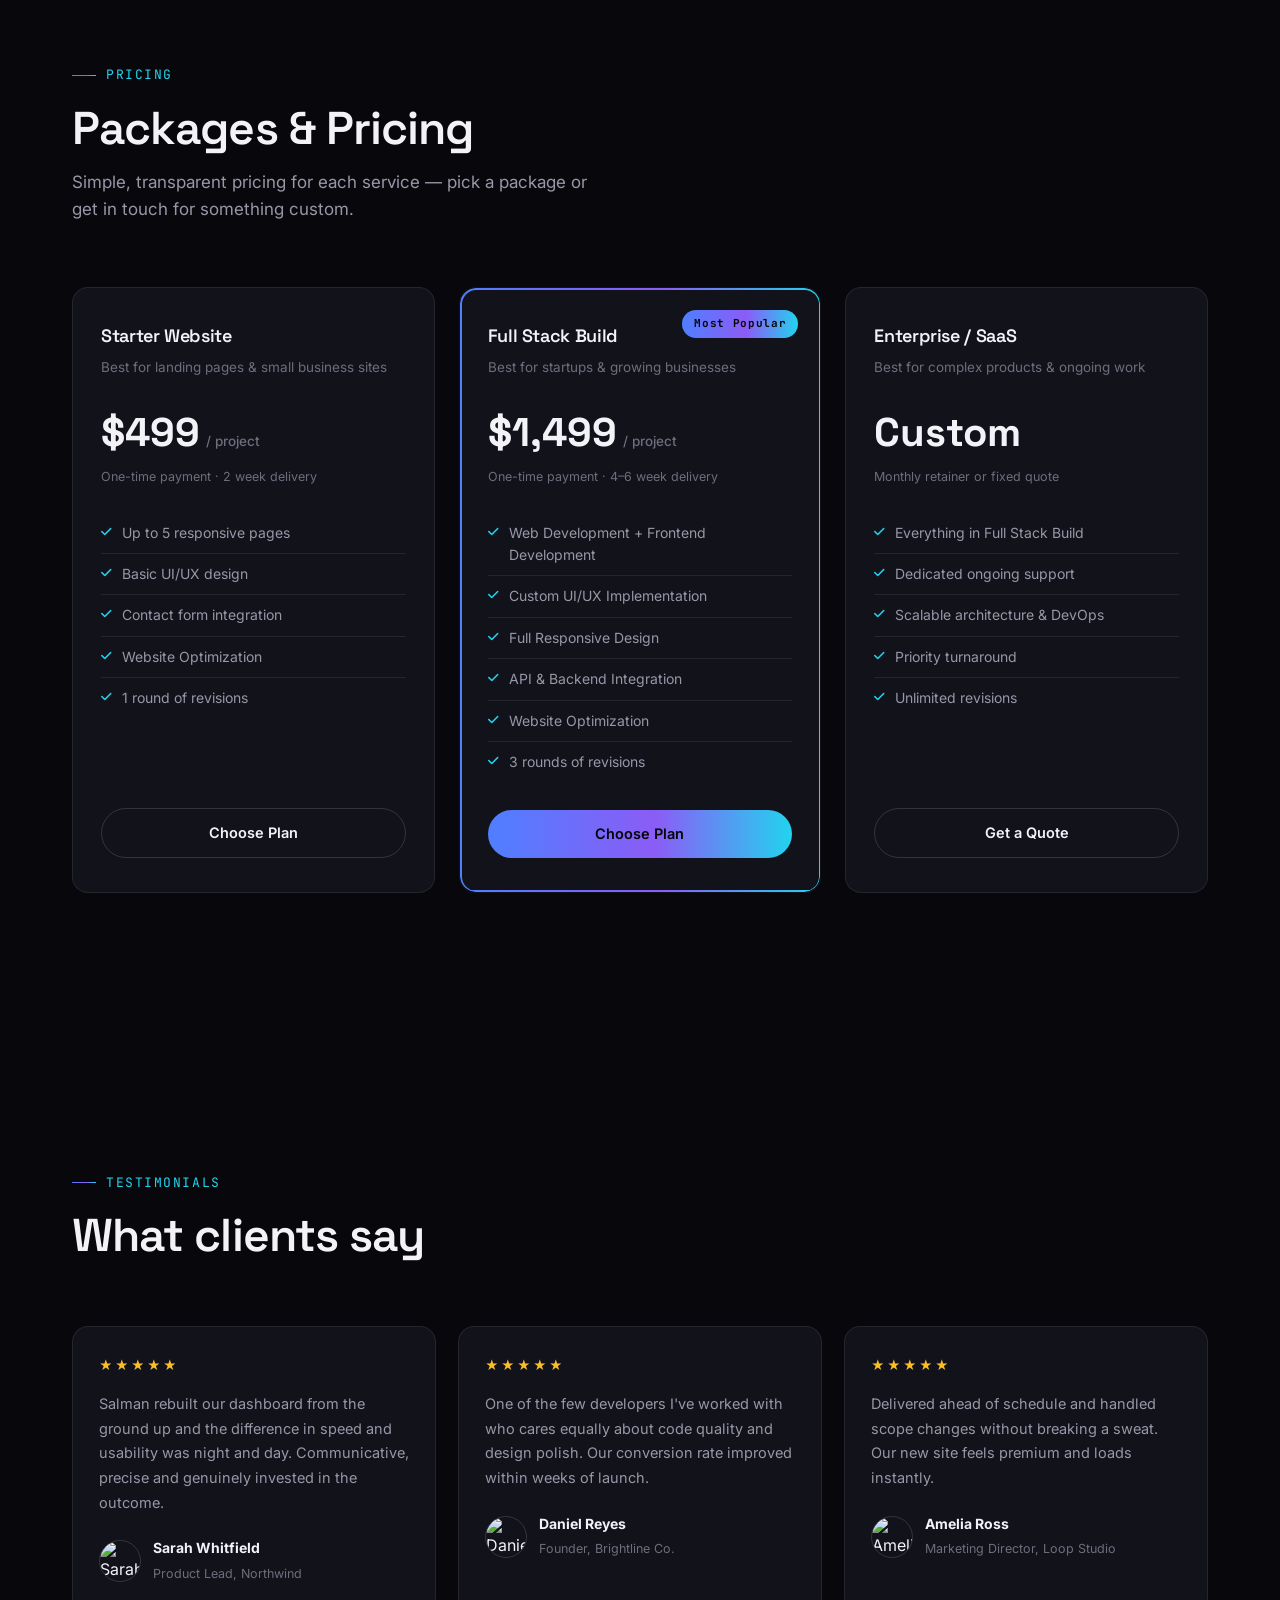
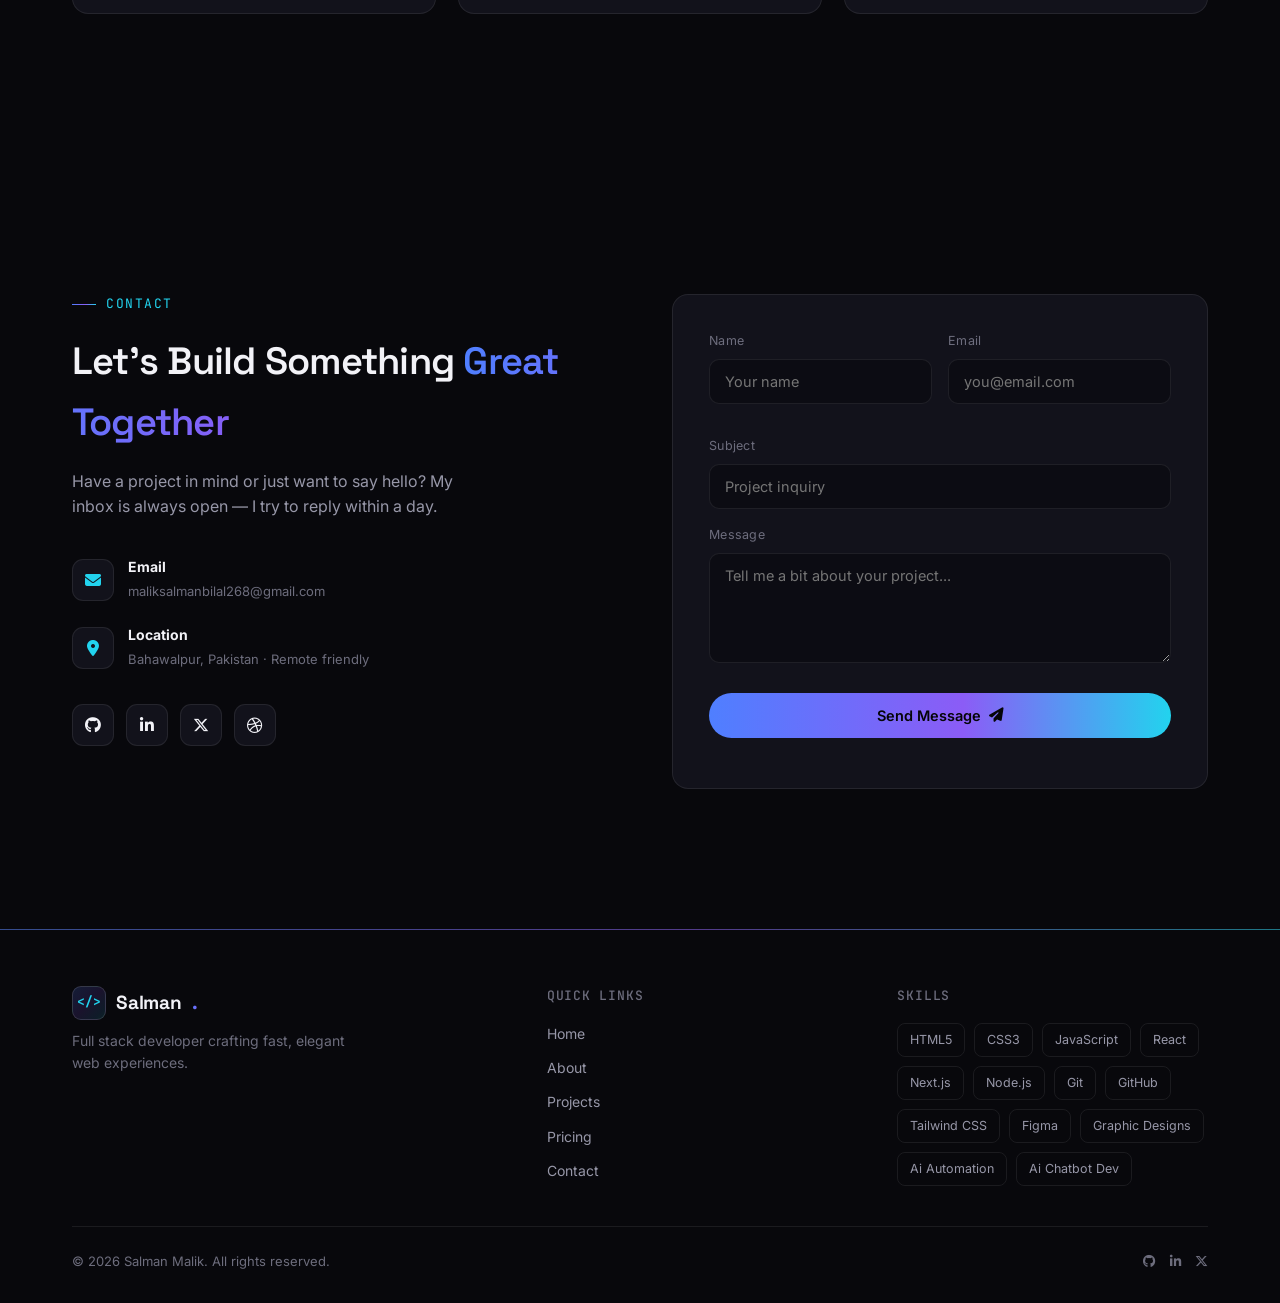
==== commit 79b06900: "Update print statement from 'Hello' to 'Goodbye'" ====
--- a/index.html
+++ b/index.html
@@ -221,11 +221,21 @@
 
   /* ===== Hero ===== */
   .hero{
+    overflow:hidden;
     min-height:100vh;
     display:flex;align-items:center;
     padding-top:120px;padding-bottom:80px;
     position:relative;
   }
+  .hero-video{
+      position: absolute;
+      top: 0;
+      left: 0;
+      width: 100%;
+      height: 100%;
+      object-fit: cover;
+      z-index: 0;
+    }
   .badge{
     display:inline-flex;align-items:center;gap:8px;
     padding:8px 16px;border-radius:99px;
@@ -245,7 +255,7 @@
     100%{box-shadow:0 0 0 0 rgba(52,211,153,0);}
   }
   .hero h1{
-    font-size:clamp(40px,6.4vw,78px);
+    font-size:clamp(30px,4.4vw,58px);
     line-height:1.04;
     letter-spacing:-0.03em;
     margin-bottom:24px;
@@ -655,6 +665,9 @@
 <!-- Hero -->
 <header class="hero" id="home">
   <div class="container">
+    <video class="hero-video" autoplay muted loop playsinline>
+        <source src="s.mp4" type="video/mp4">
+      </video>
     <div class="reveal stagger" id="heroStagger">
       <div class="badge" style="--i:0" data-reveal><span class="dot"></span> Available for Freelance Work</div>
       <h1 style="--i:1" data-reveal>
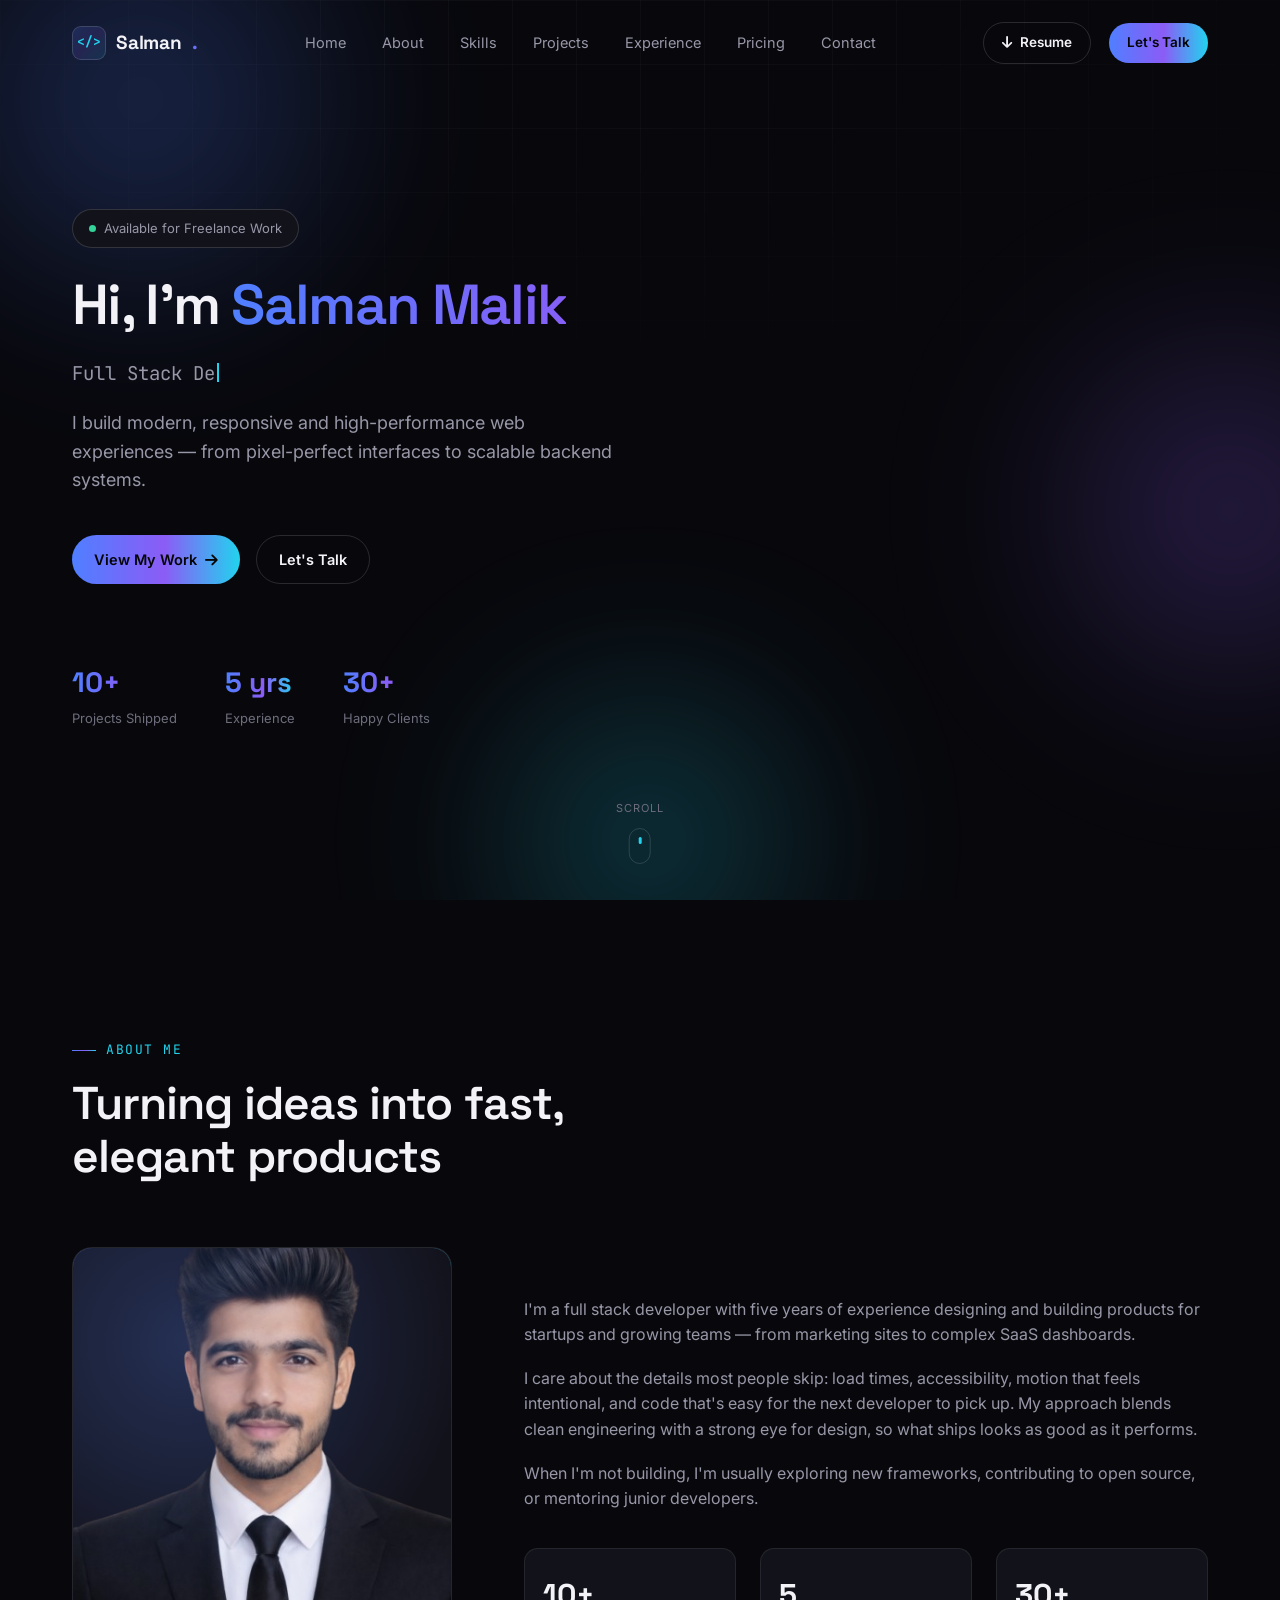
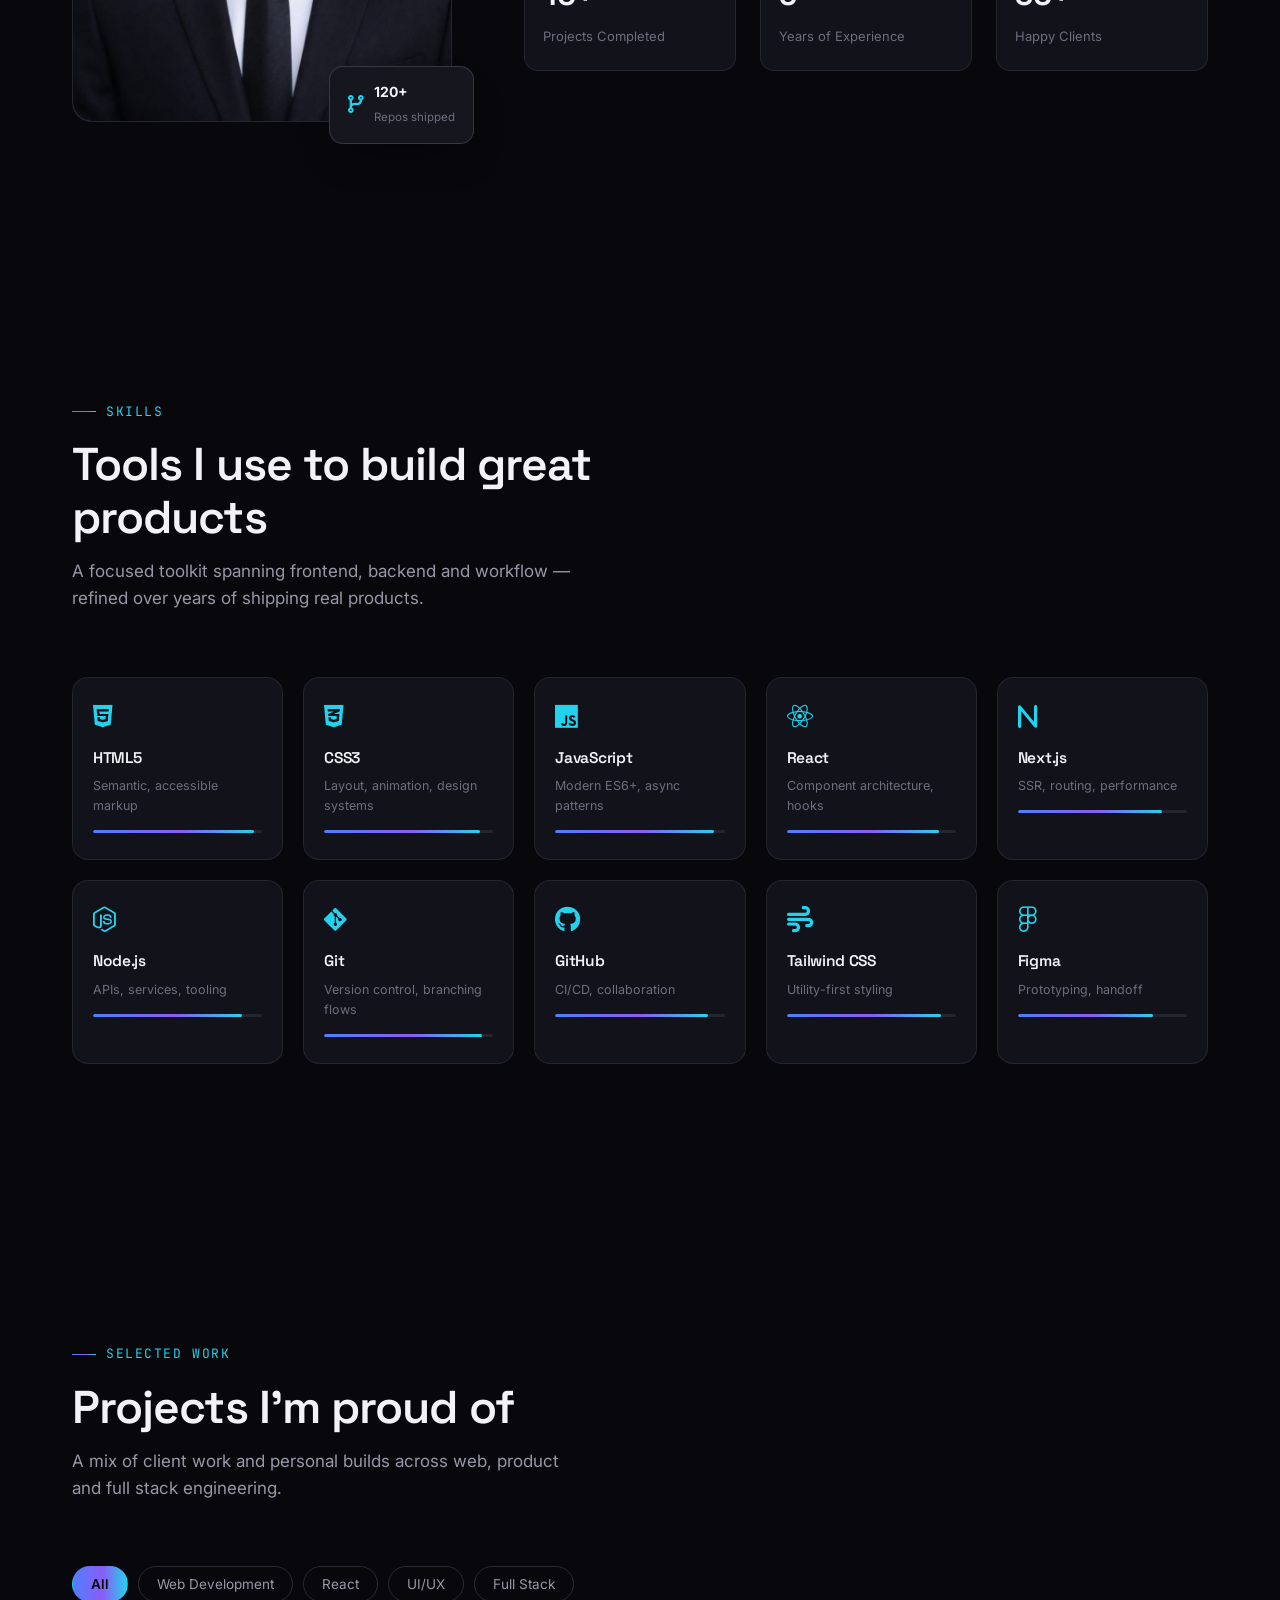
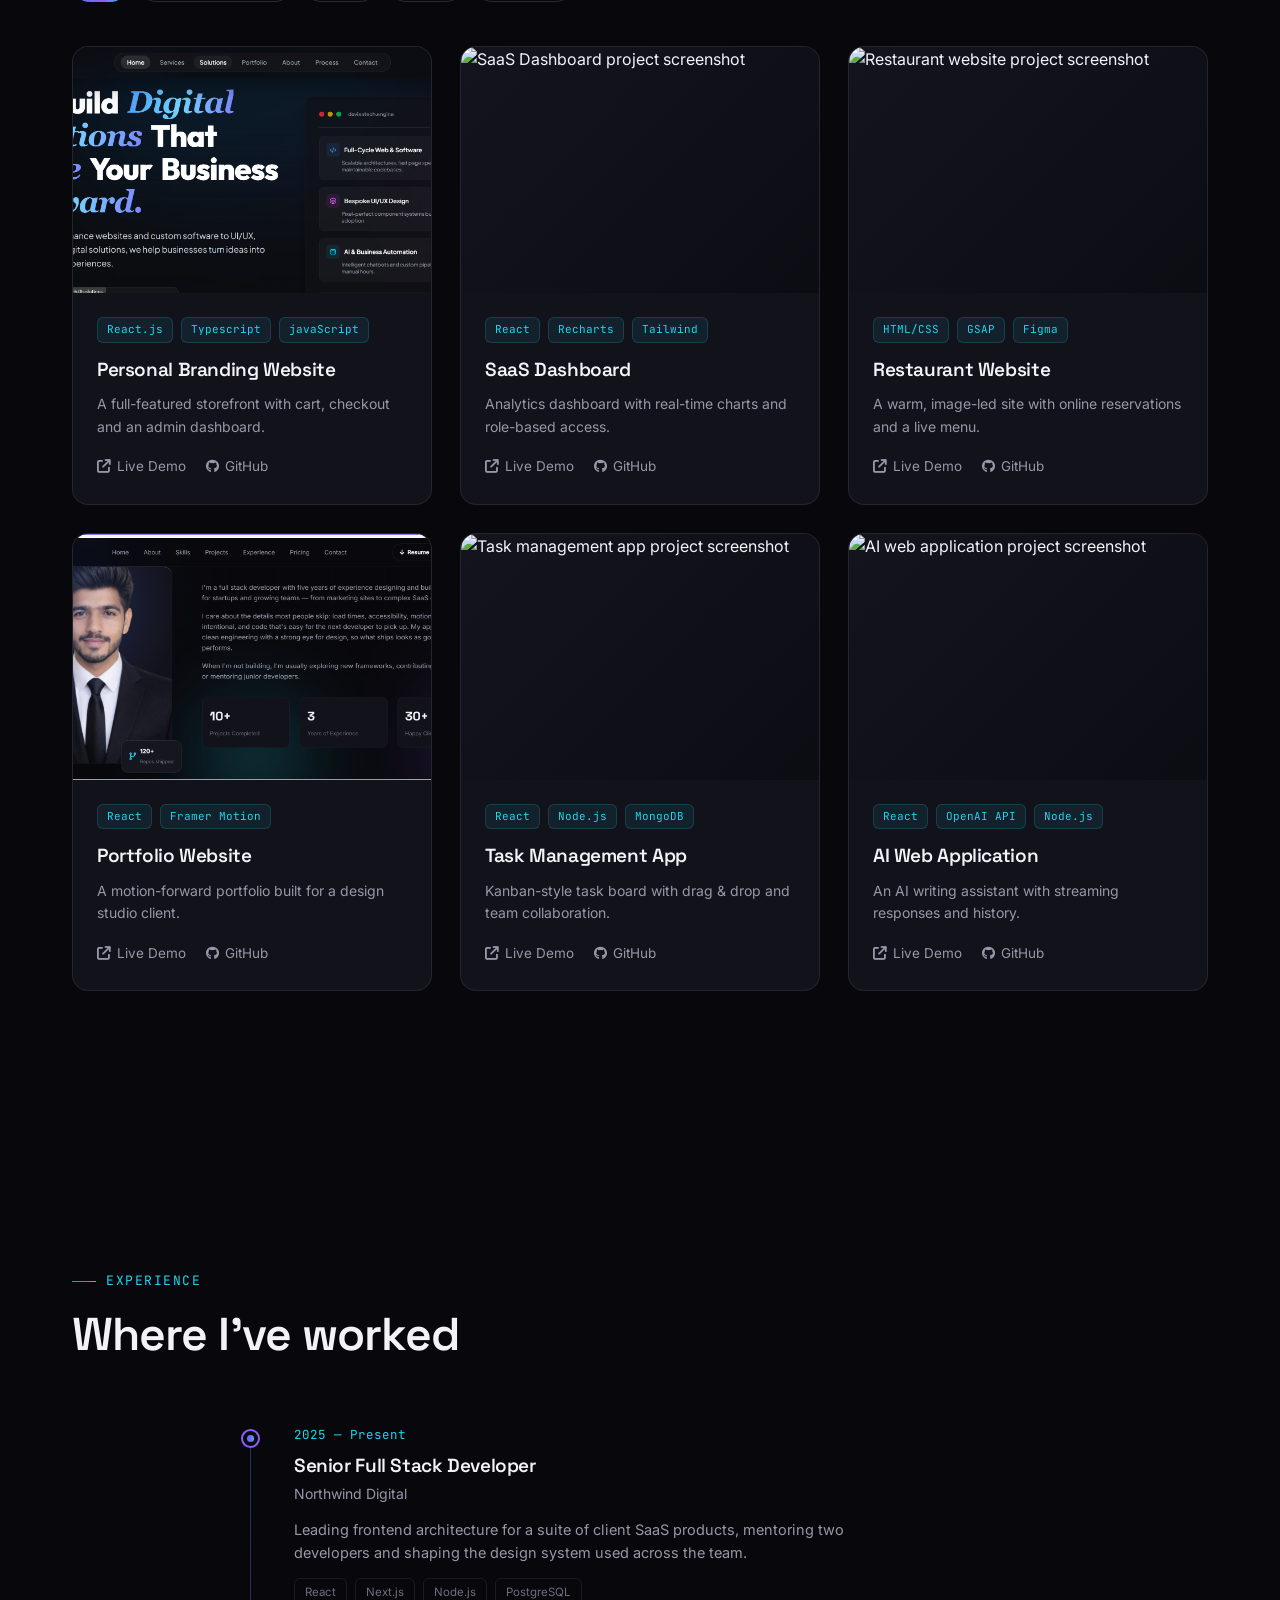
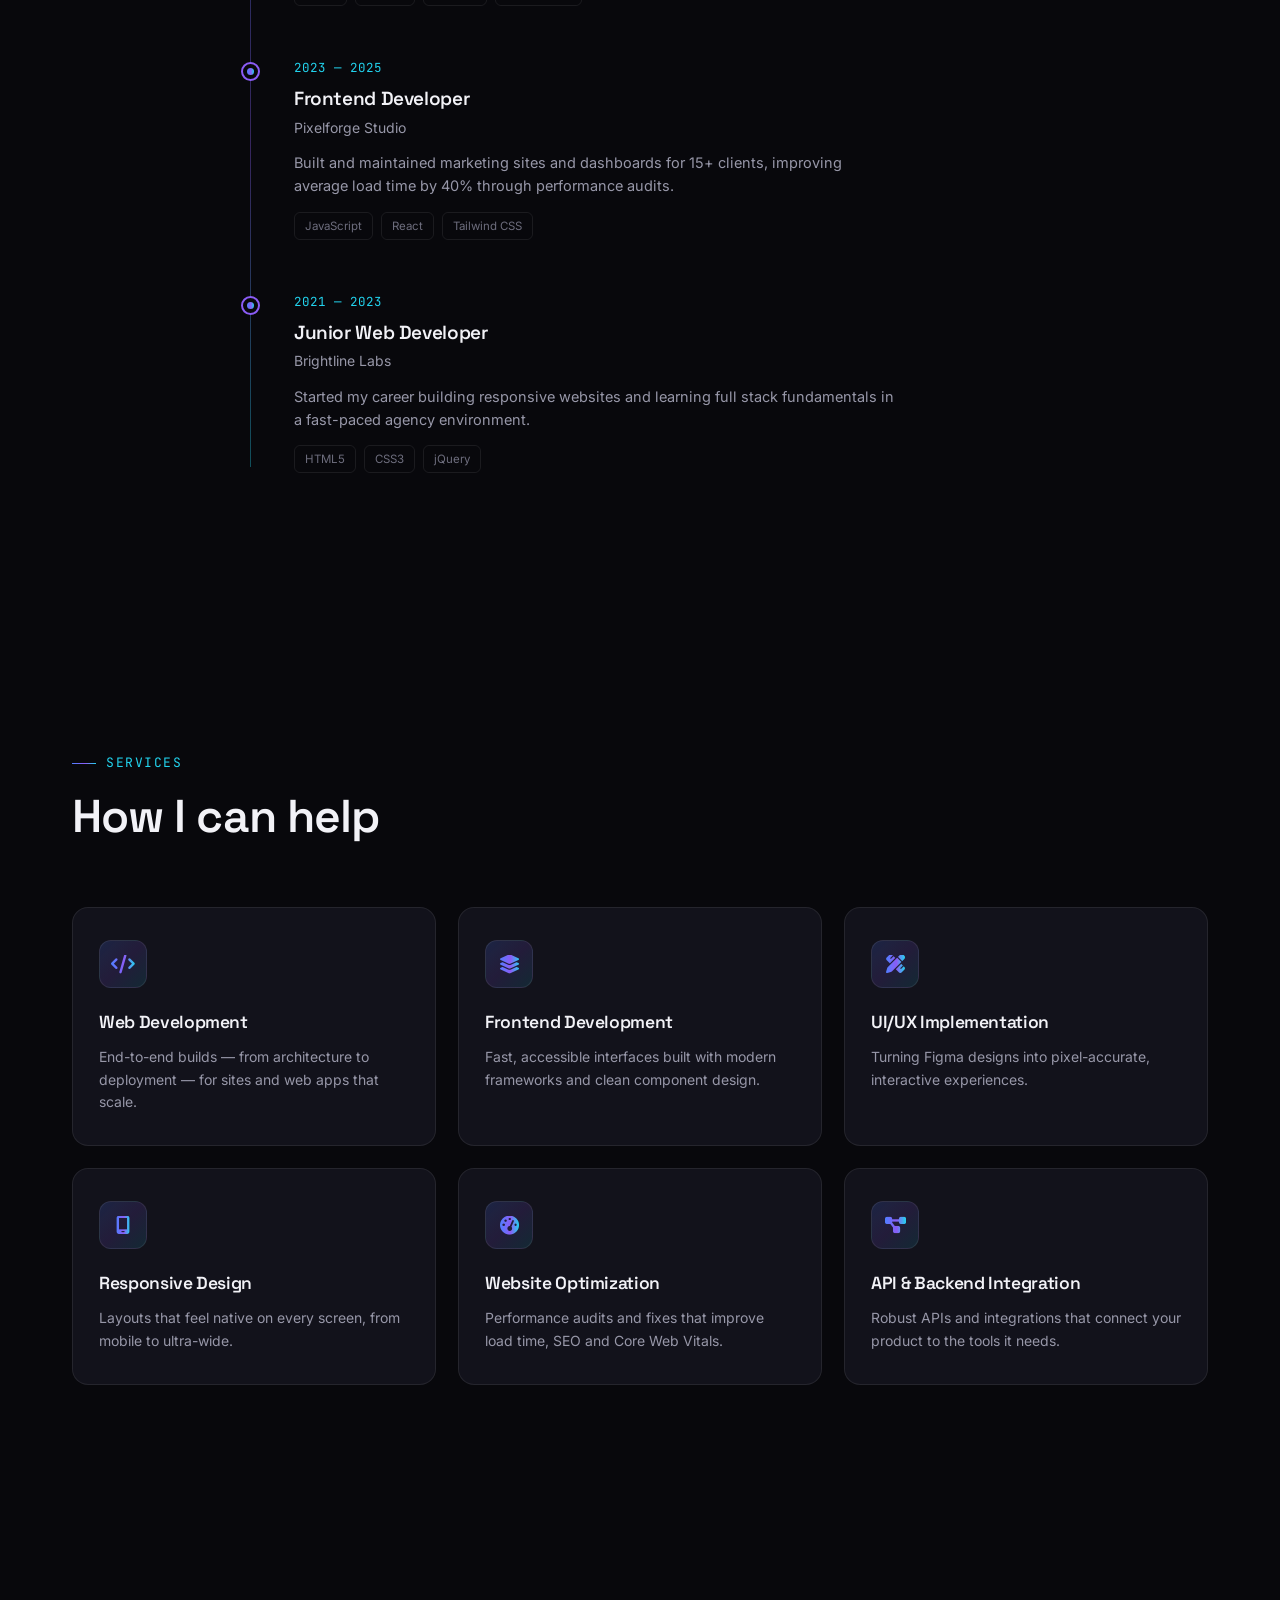
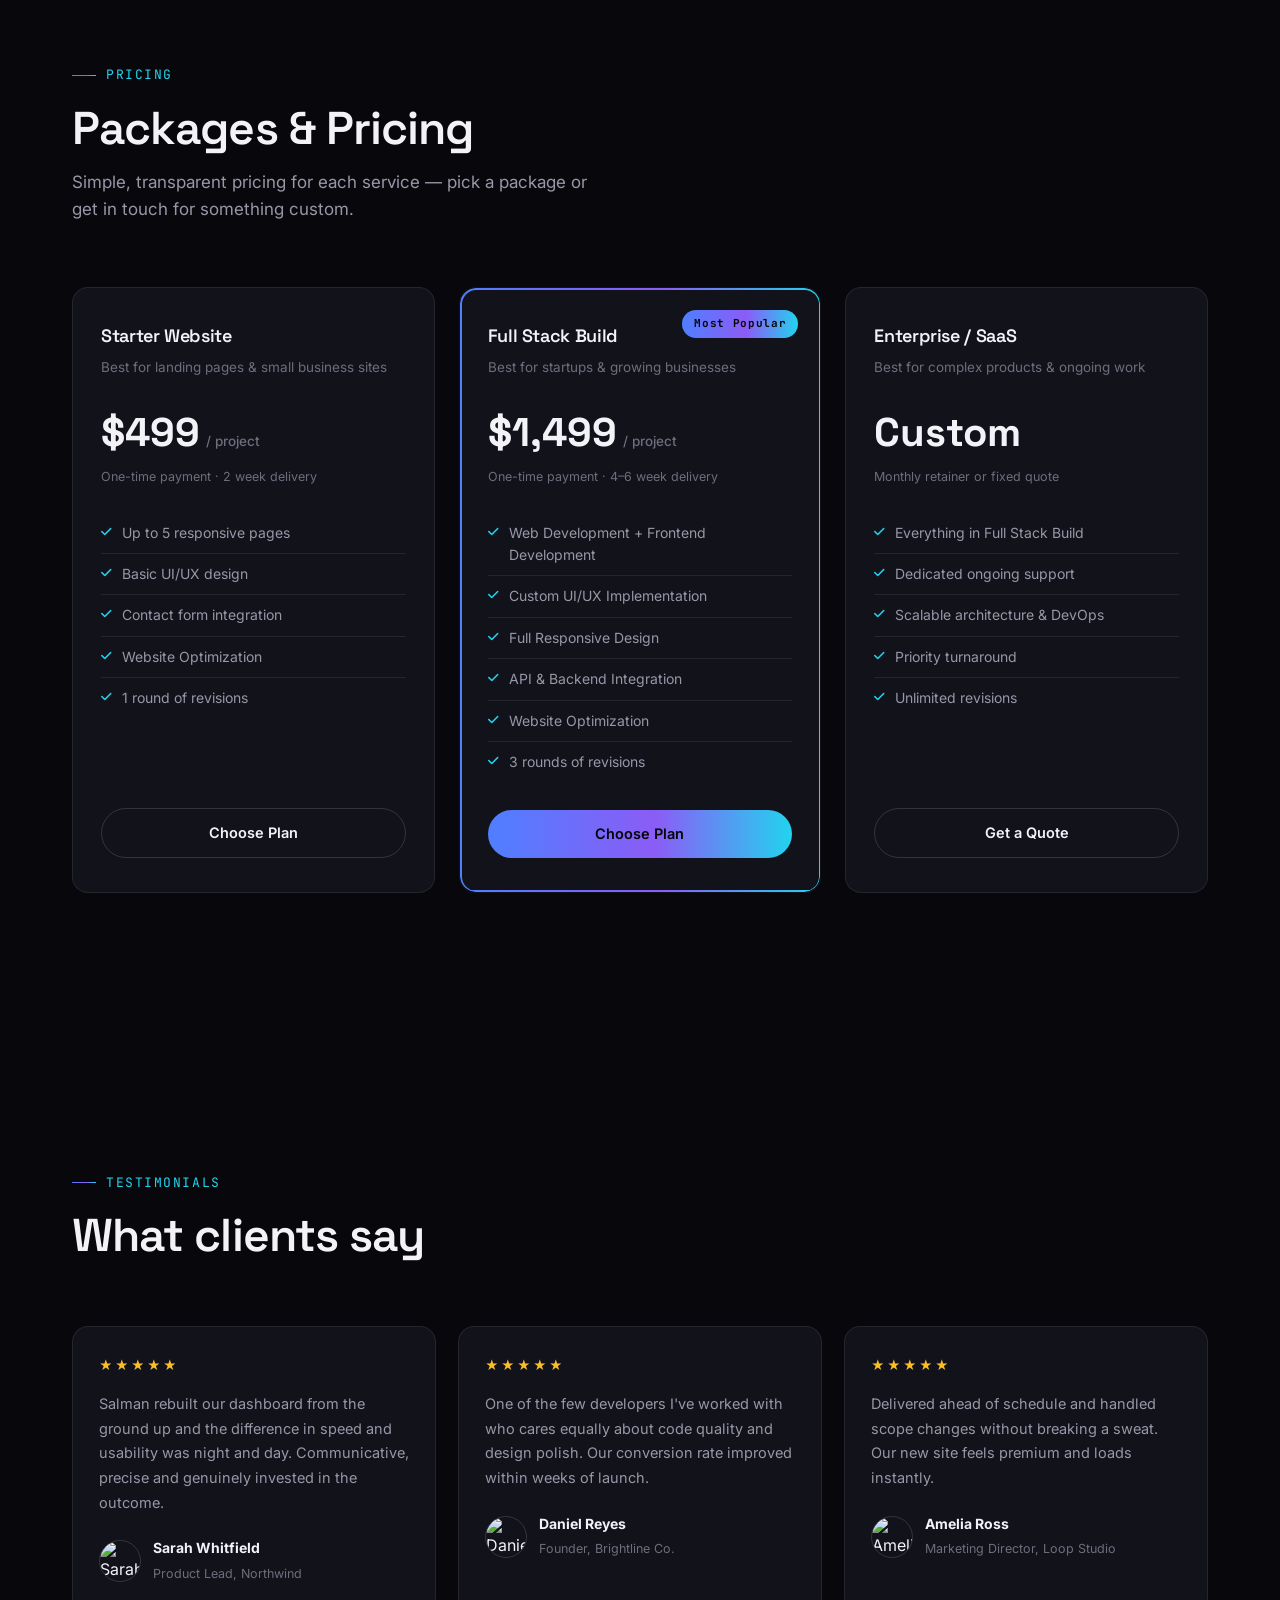
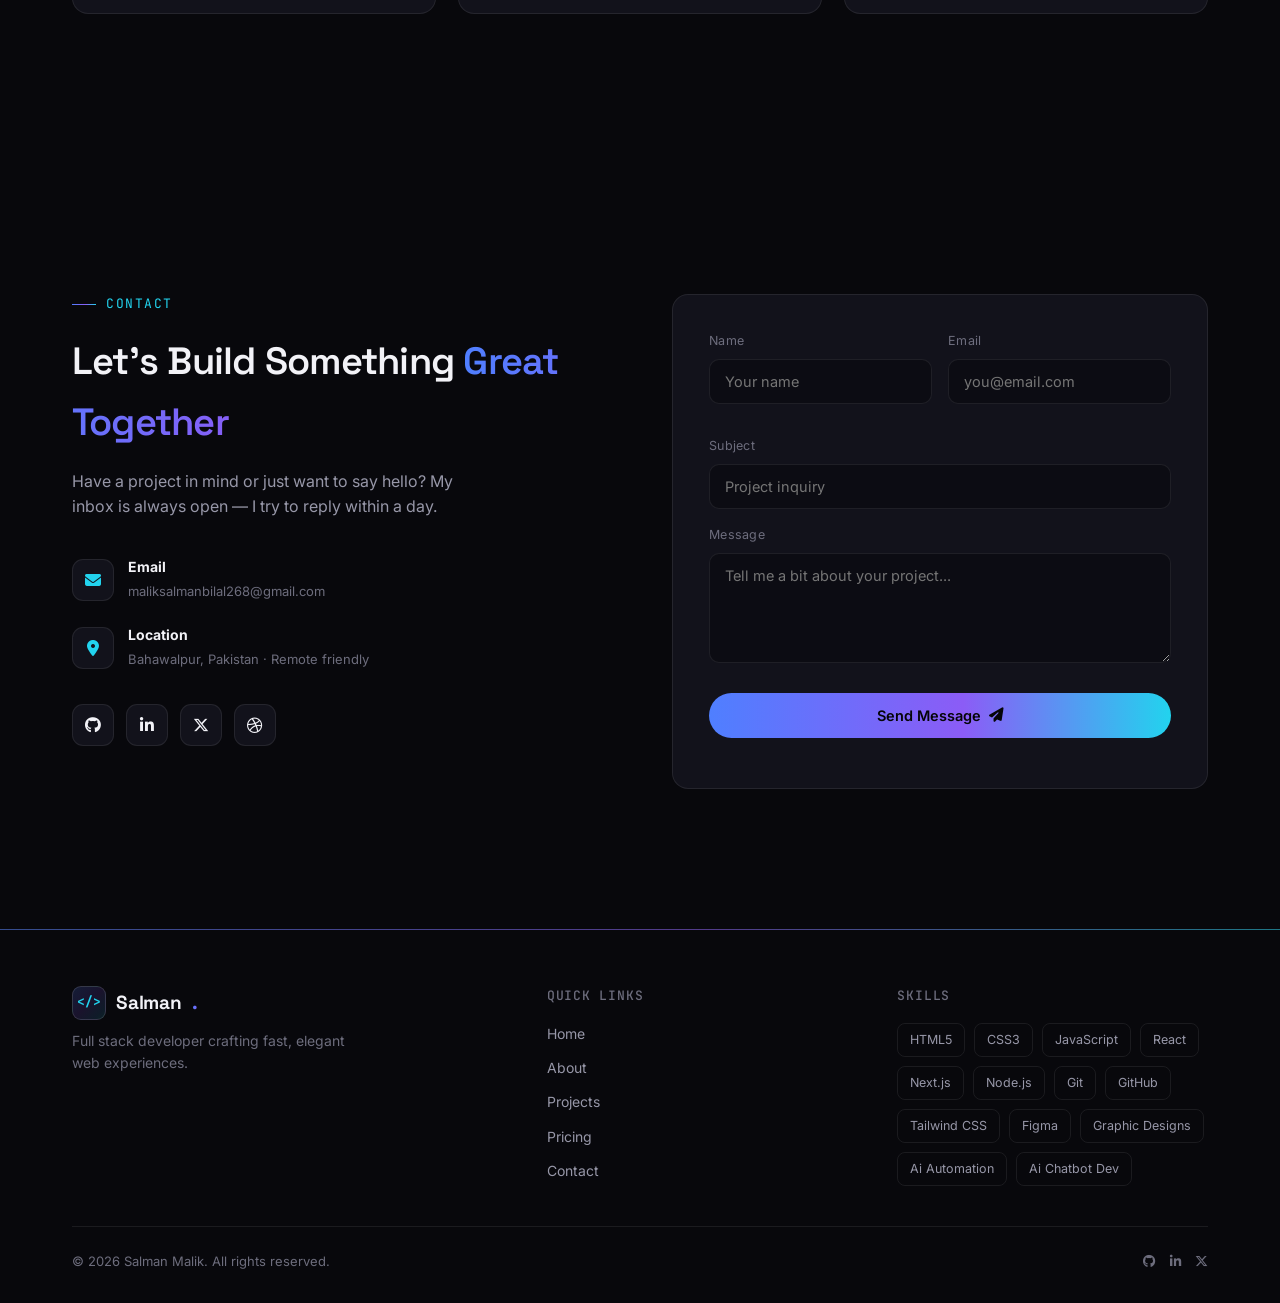
==== commit 717a666b: "Update print statement from 'Hello' to 'Goodbye'" ====
--- a/index.html
+++ b/index.html
@@ -268,6 +268,11 @@
     margin-bottom:20px;
     min-height:26px;
   }
+  @media (max-width:768px){
+    .hero-video{
+      display: none;
+    }
+  }
   .hero-role .cursor{display:inline-block;width:2px;height:1em;background:var(--cyan);margin-left:2px;vertical-align:-2px;animation:blink 1s step-end infinite;}
   @keyframes blink{0%,100%{opacity:1;}50%{opacity:0;}}
   .hero p.lead{
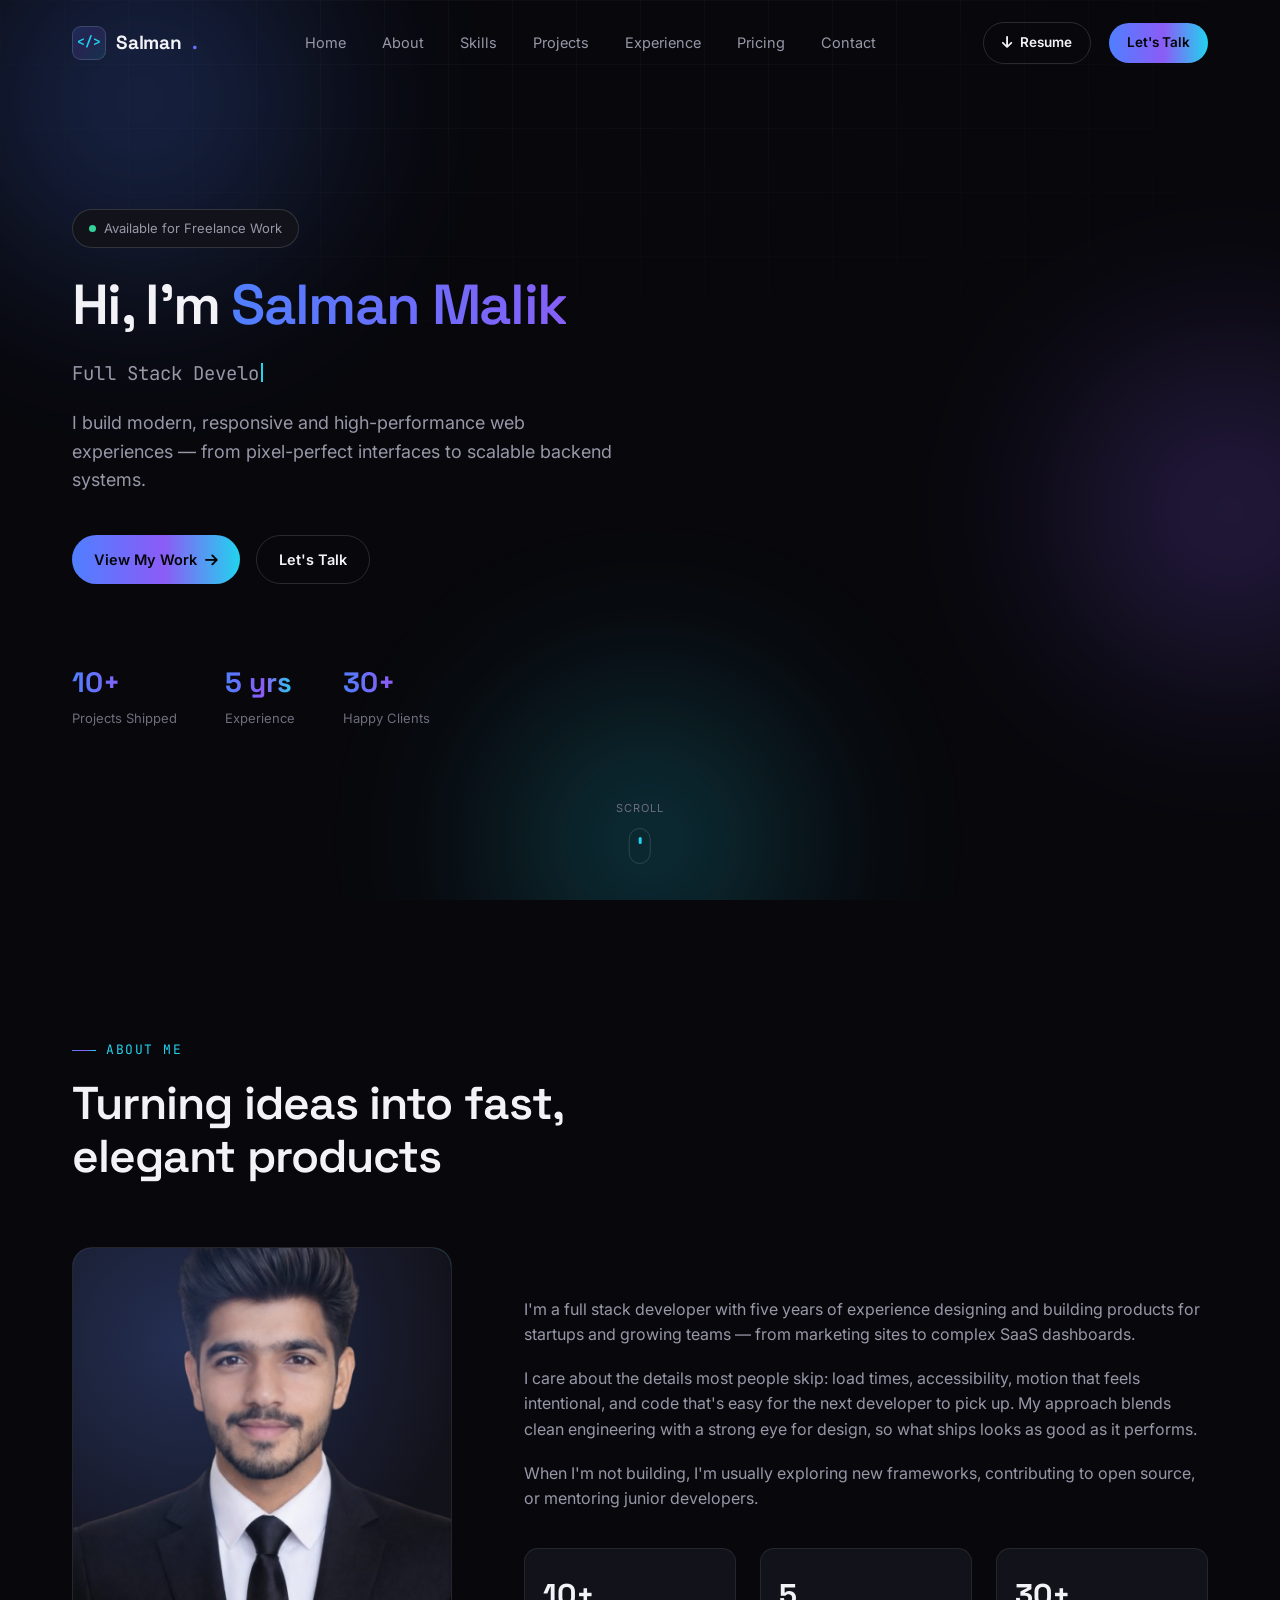
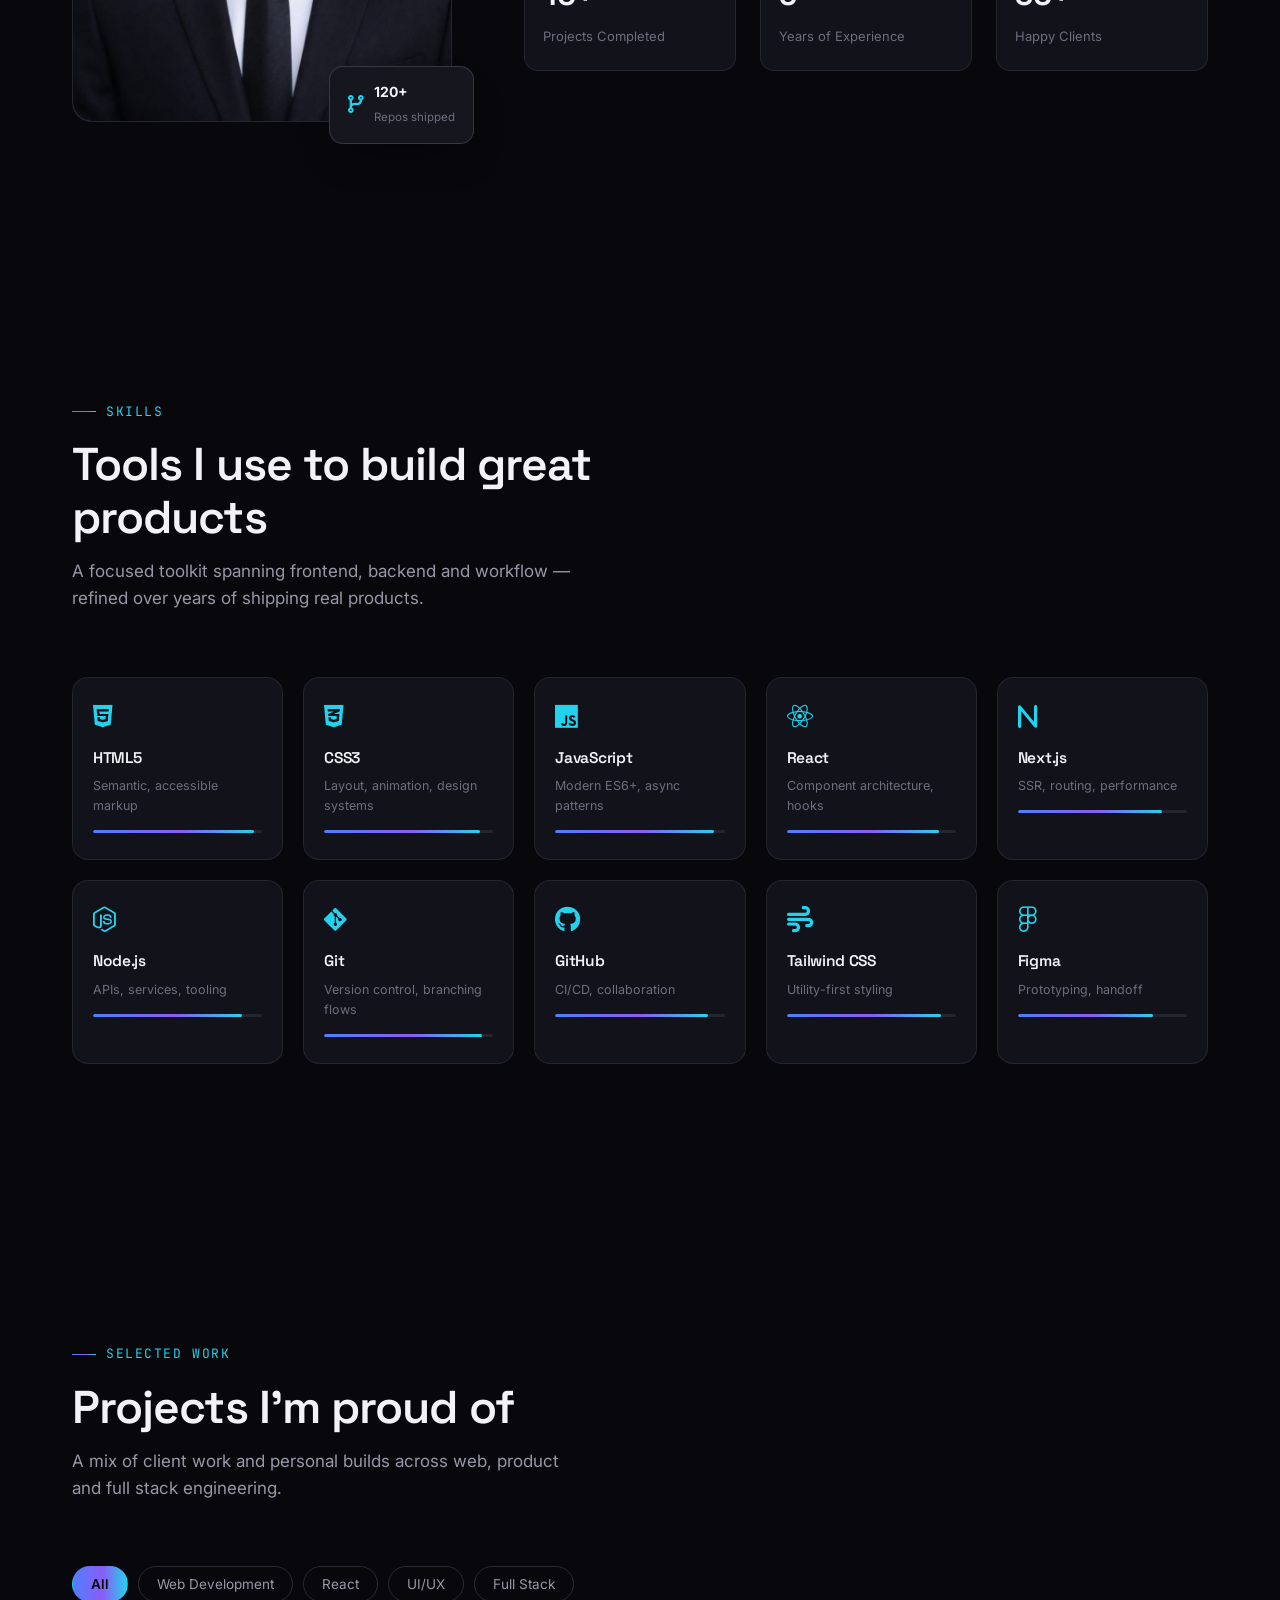
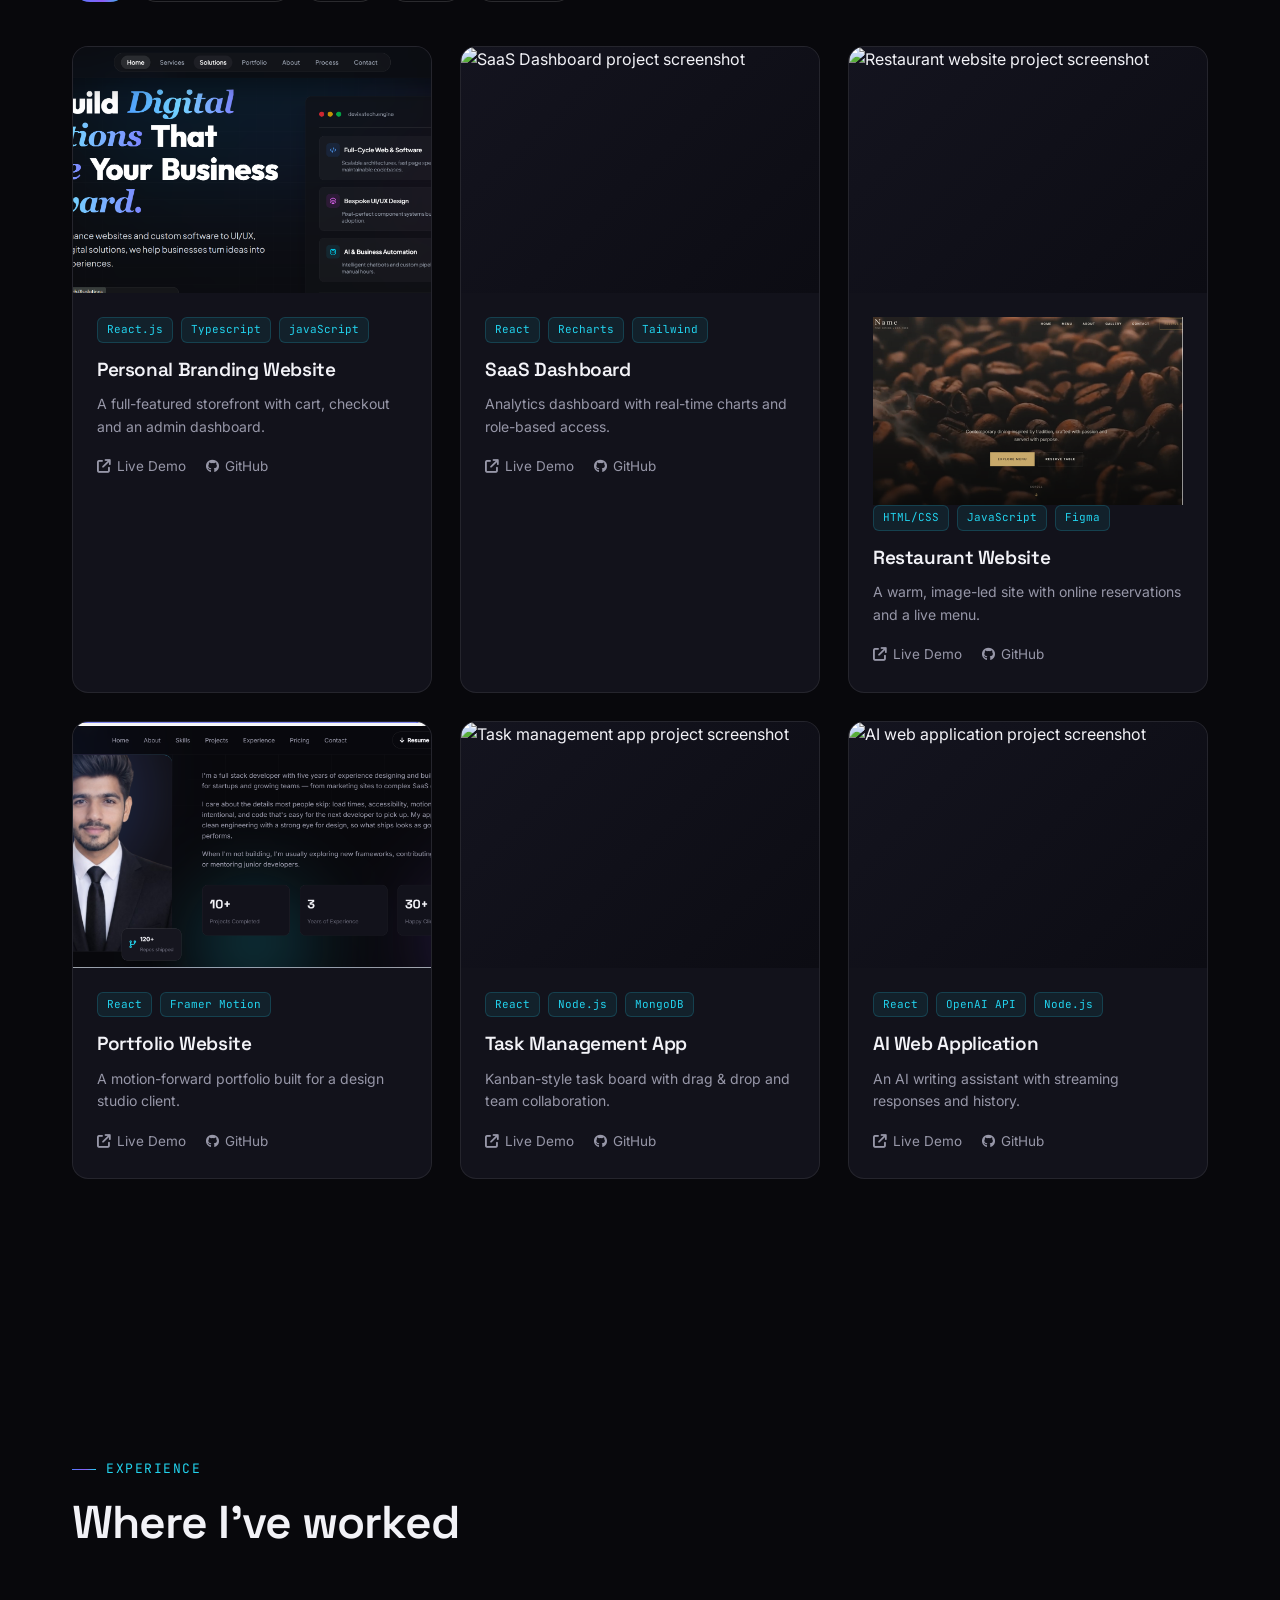
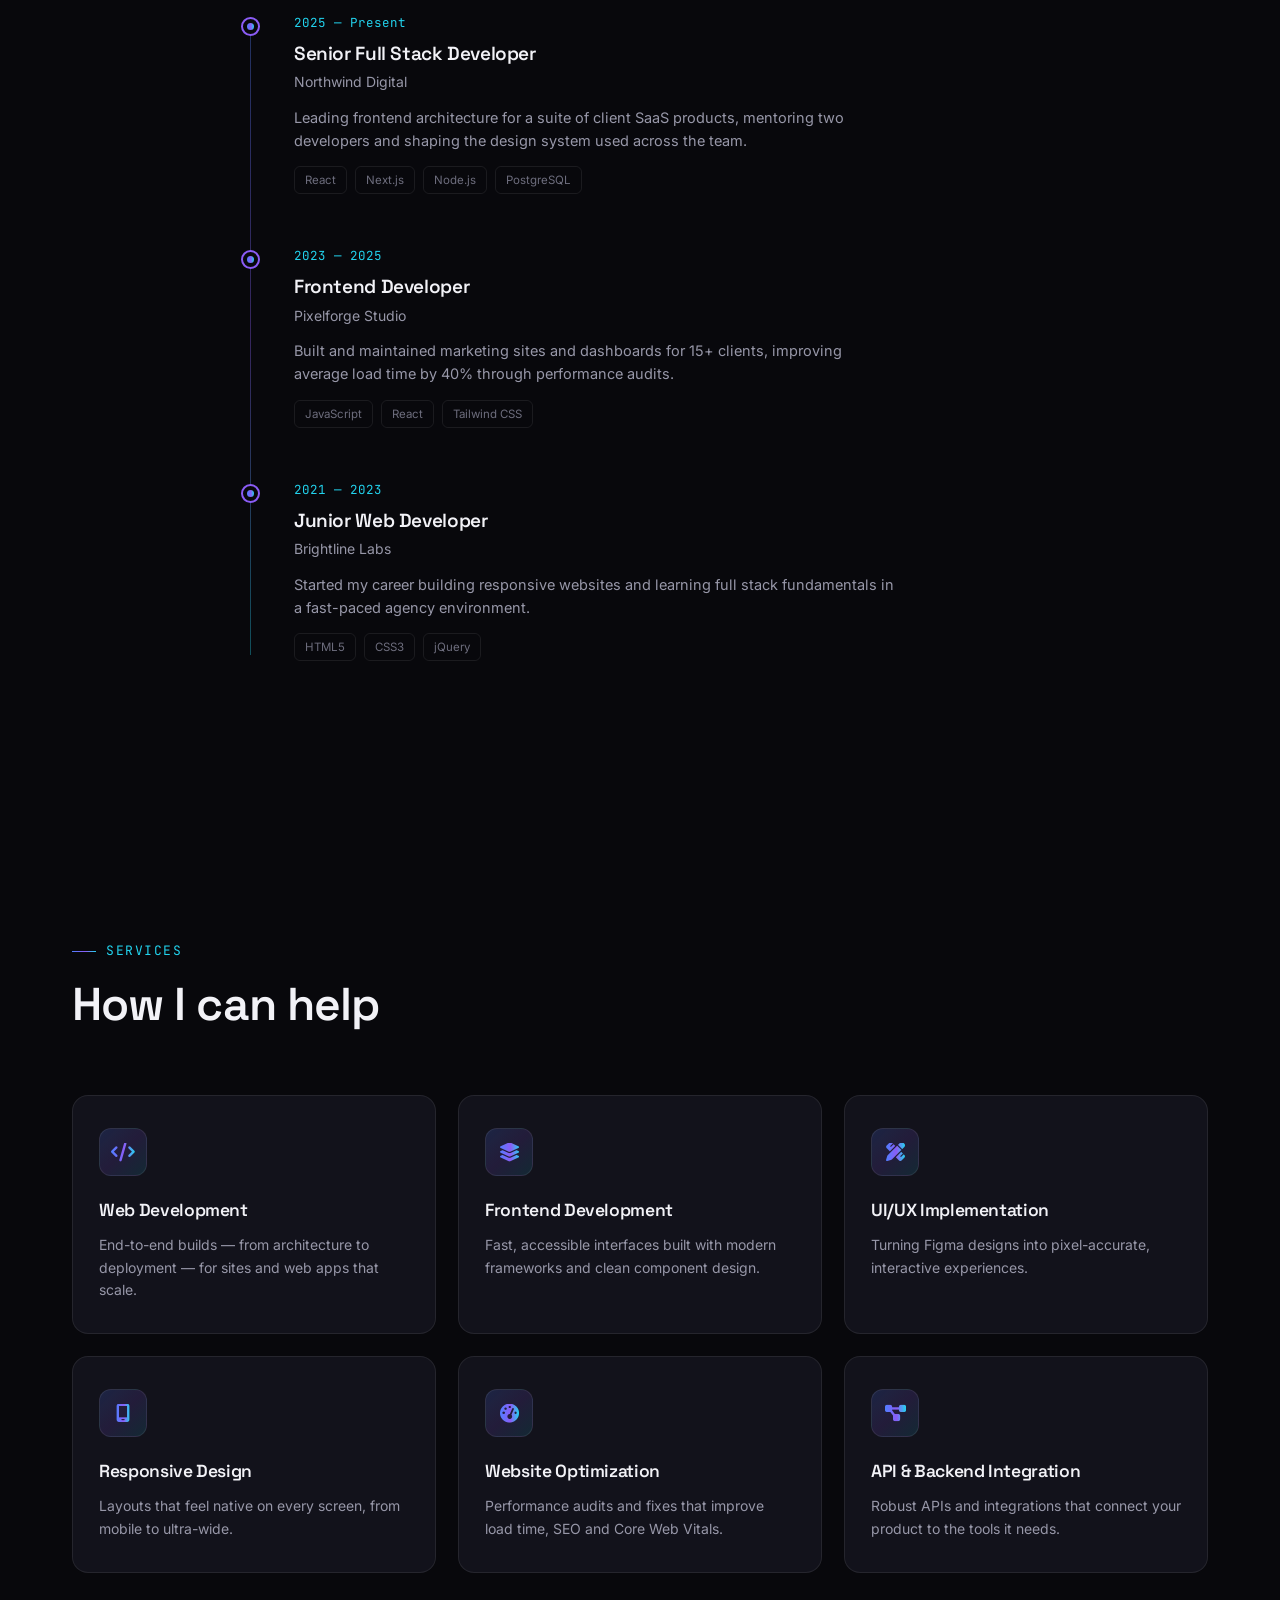
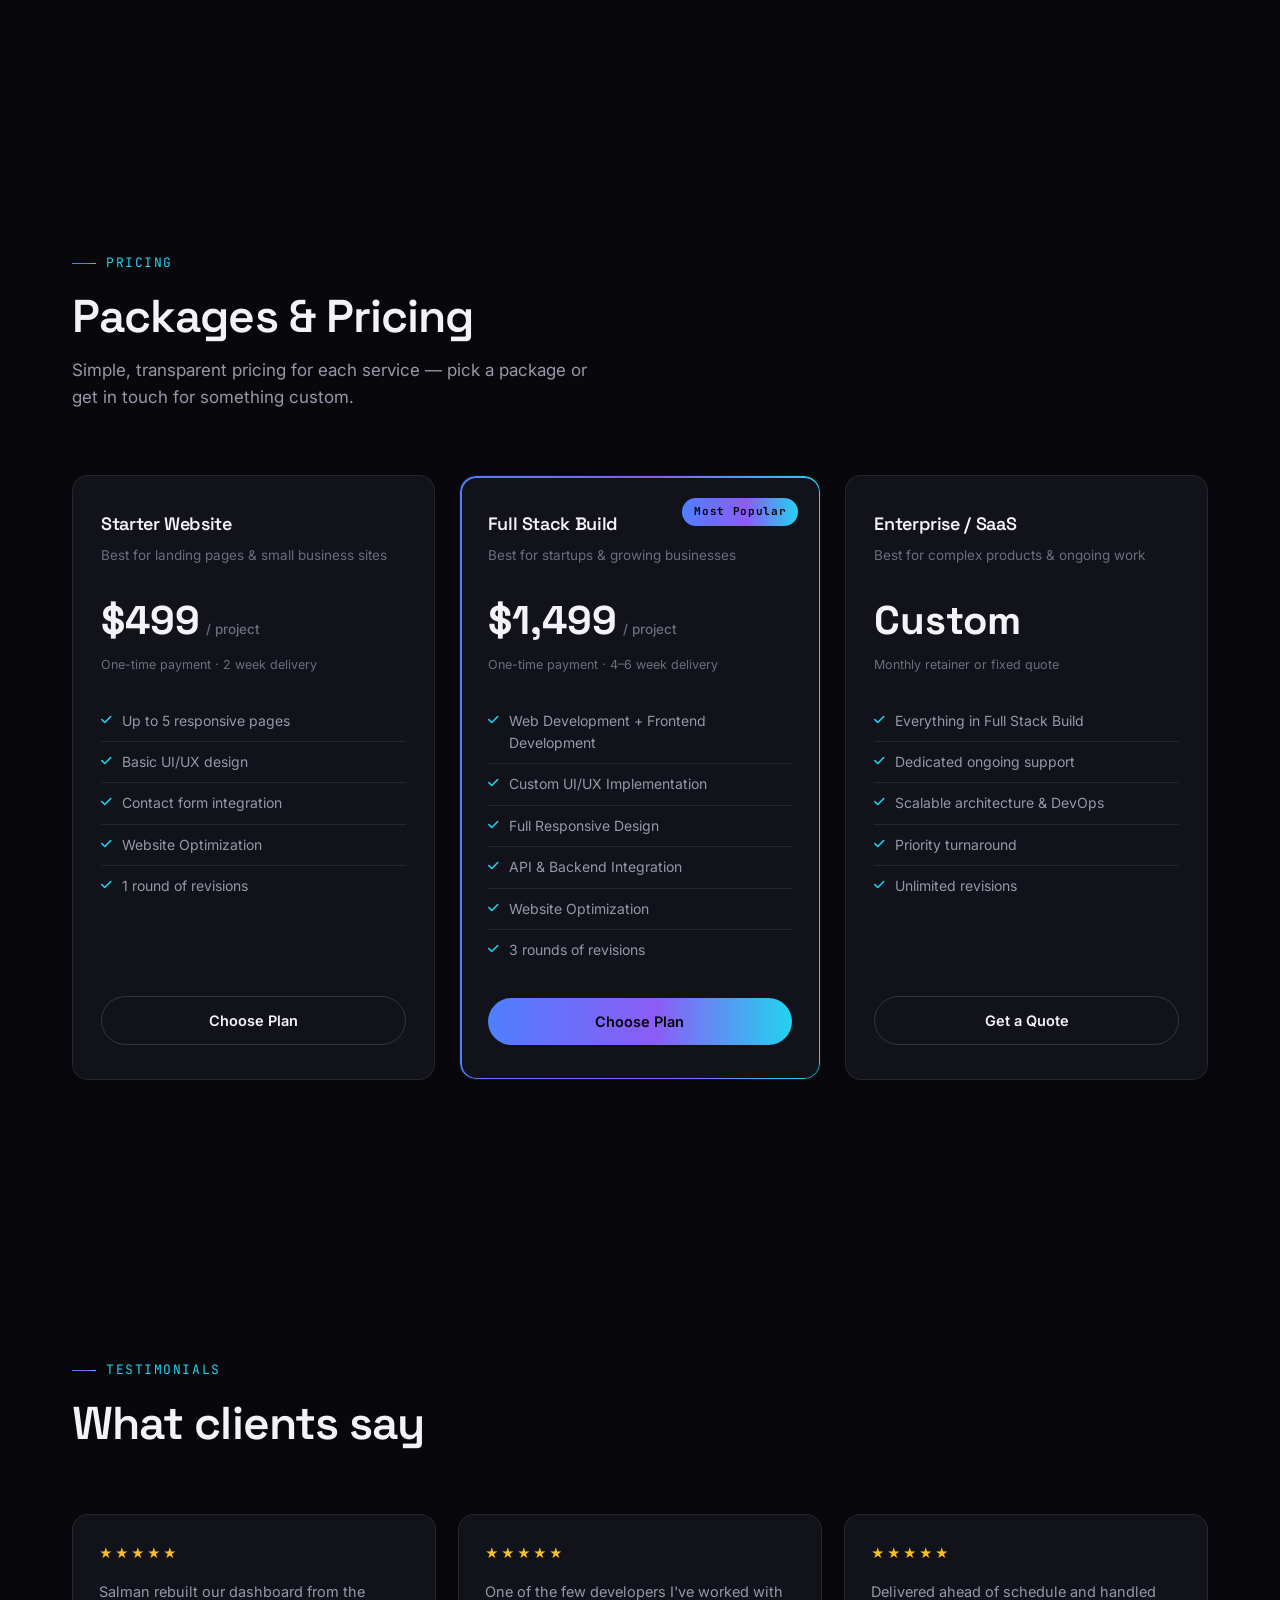
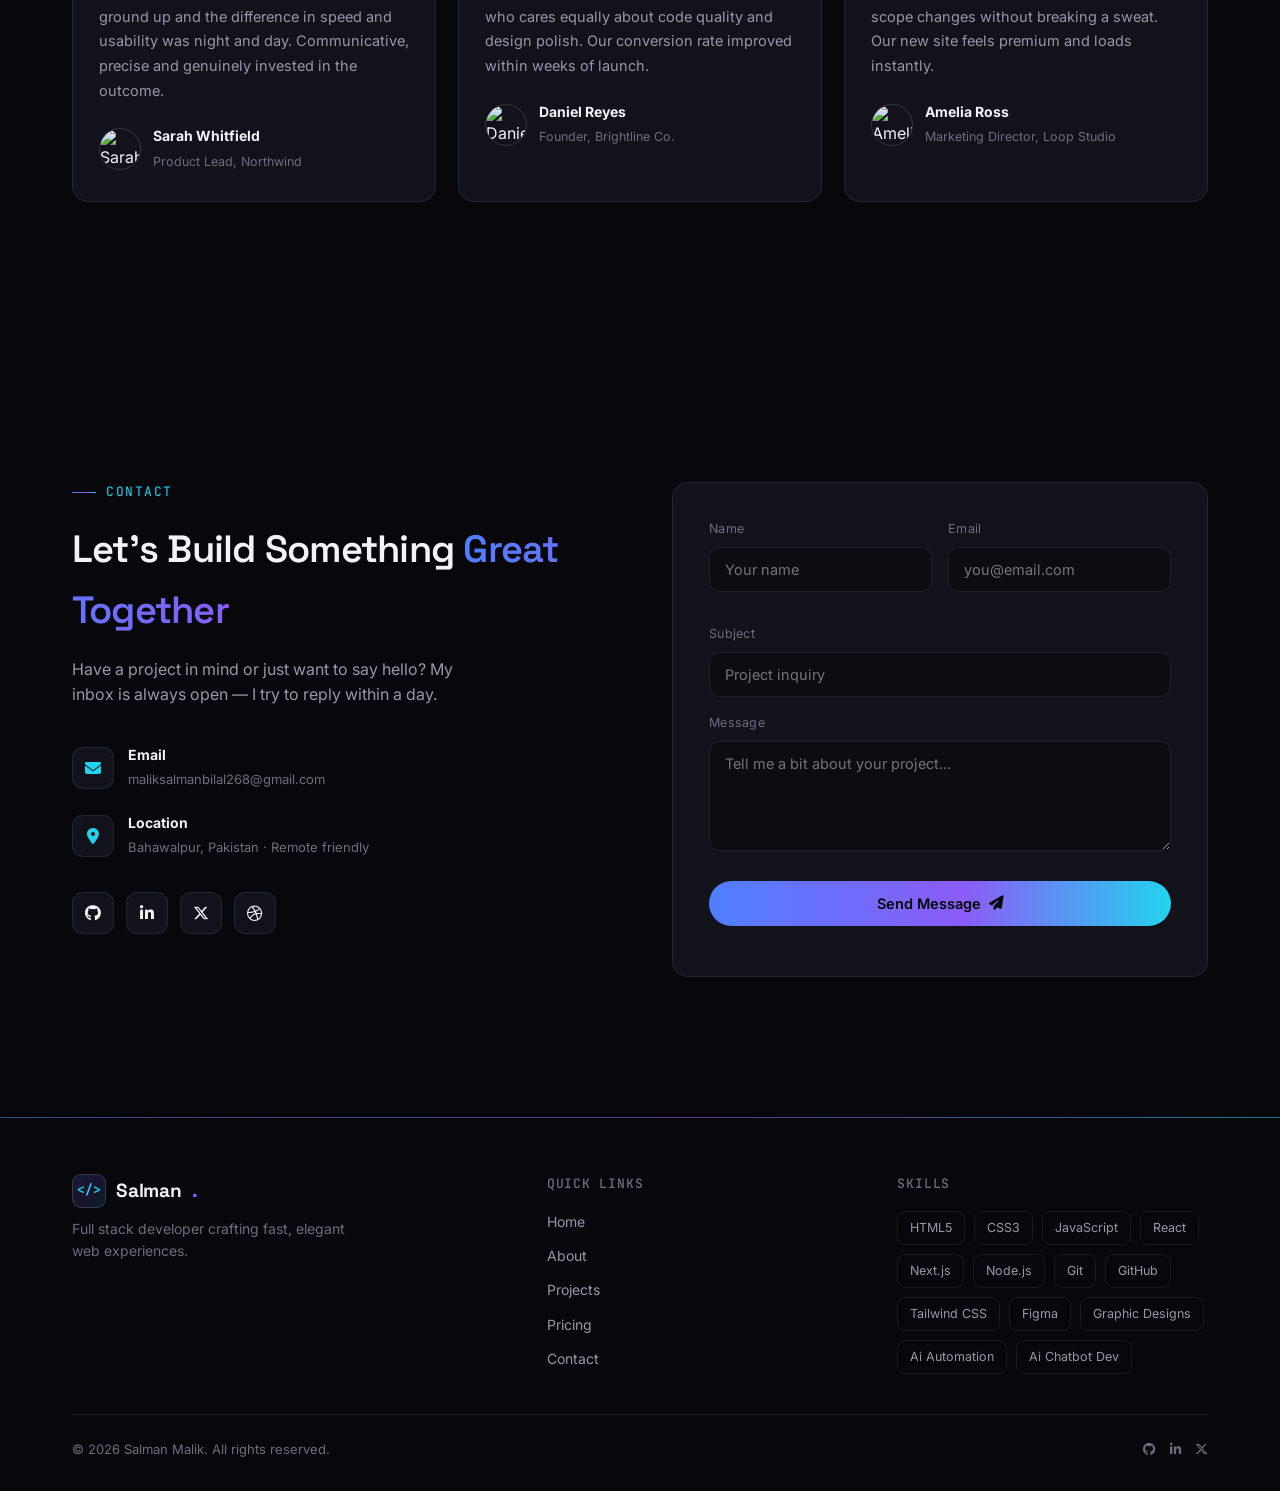
==== commit a55e68c2: "Update fmt.Println message from 'Hello' to 'Goodbye'" ====
--- a/index.html
+++ b/index.html
@@ -798,7 +798,9 @@
           <div class="proj-overlay"><a href="#" class="view-project">View Project <i class="fa-solid fa-arrow-up-right-from-square"></i></a></div>
         </div>
         <div class="proj-body">
-          <div class="proj-tags"><span>HTML/CSS</span><span>GSAP</span><span>Figma</span></div>
+          <img src="Restaurant Project.png" alt="Project">
+
+          <div class="proj-tags"><span>HTML/CSS</span><span>JavaScript</span><span>Figma</span></div>
           <h3>Restaurant Website</h3>
           <p>A warm, image-led site with online reservations and a live menu.</p>
           <div class="proj-links"><a href="#"><i class="fa-solid fa-arrow-up-right-from-square"></i> Live Demo</a><a href="#"><i class="fa-brands fa-github"></i> GitHub</a></div>
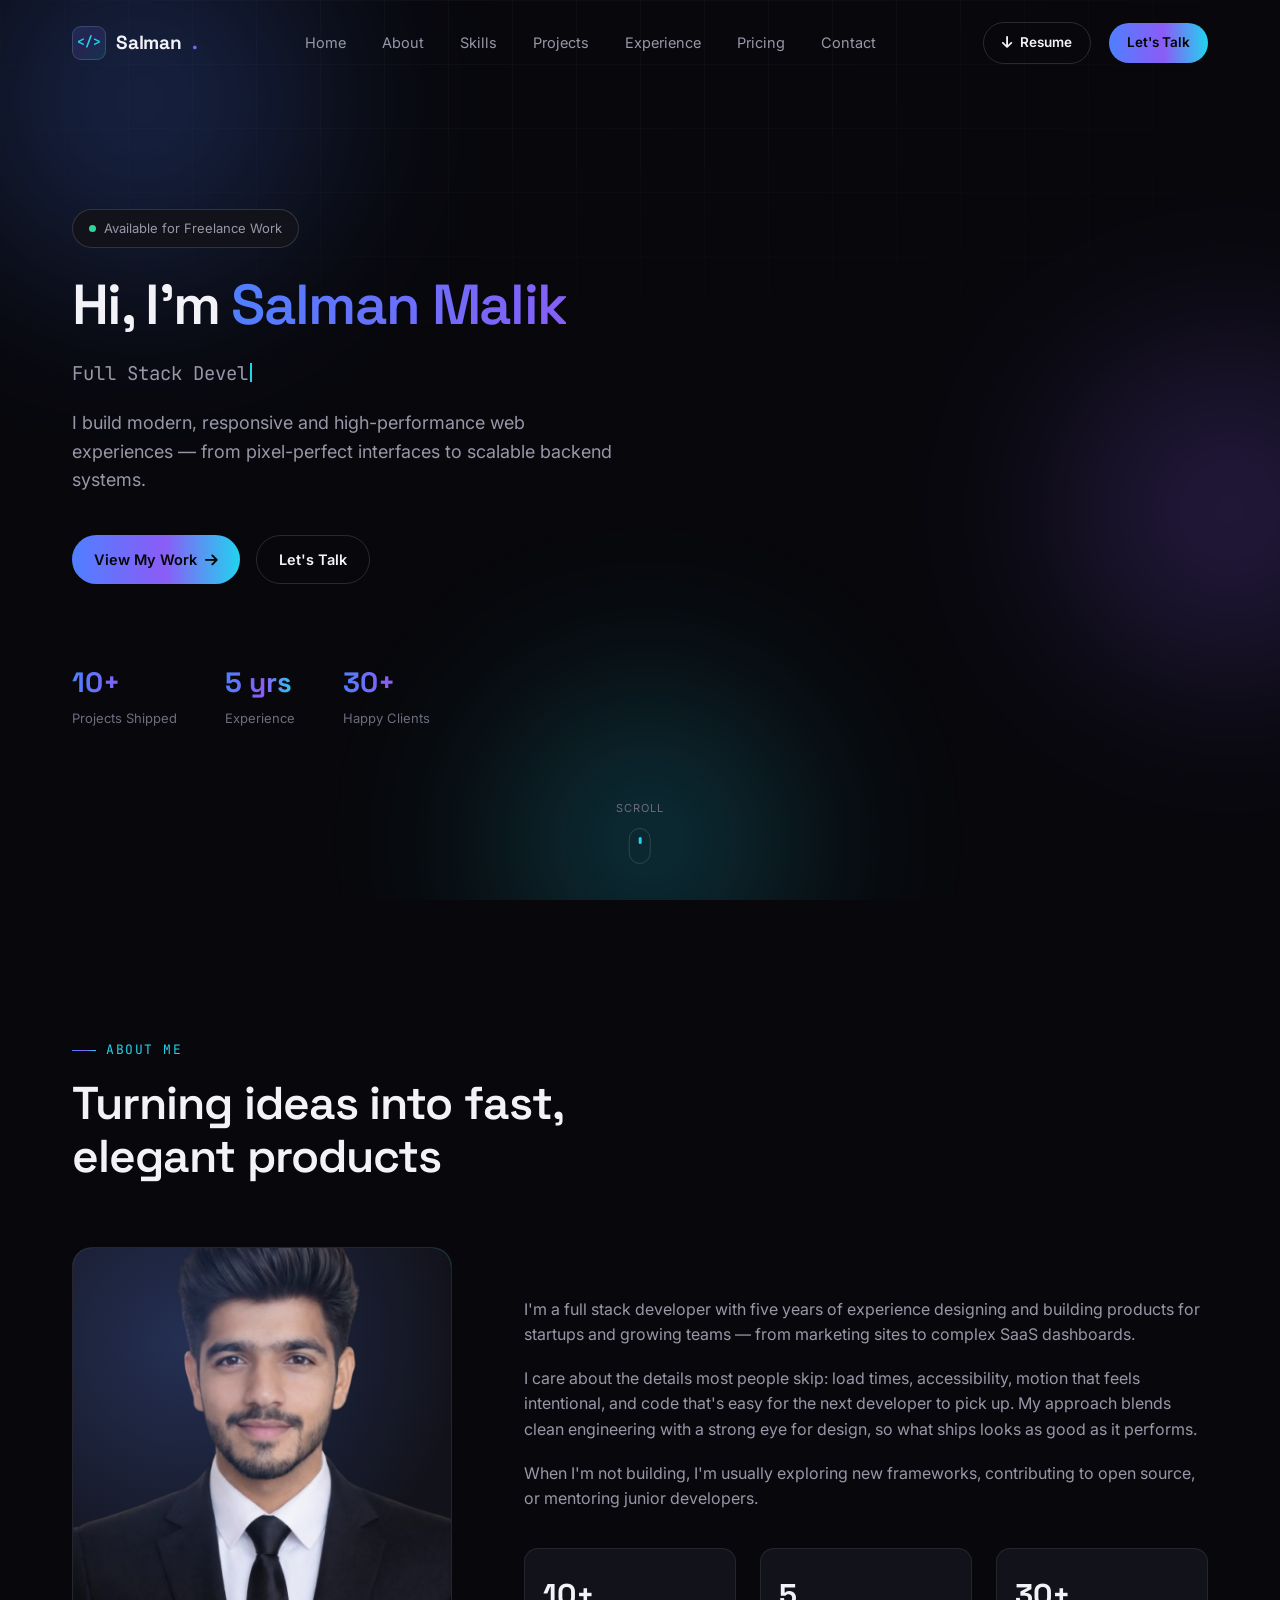
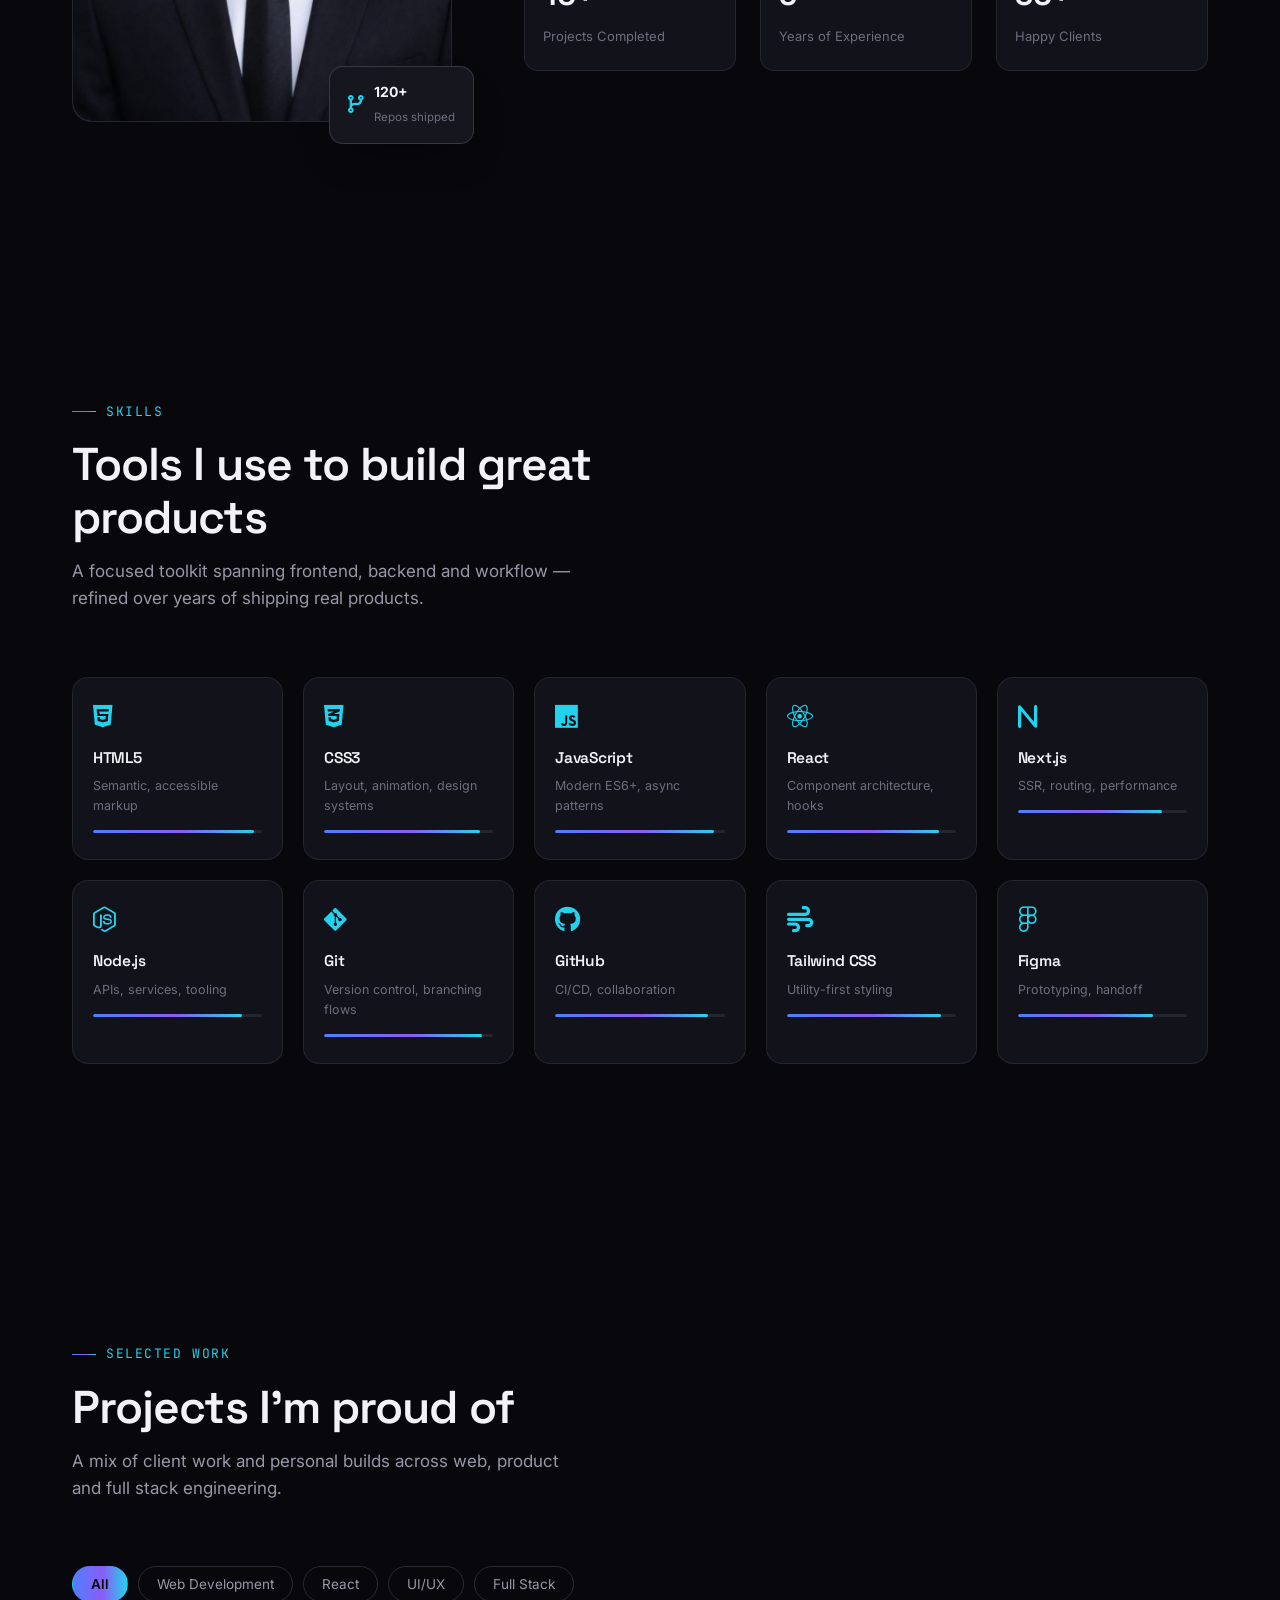
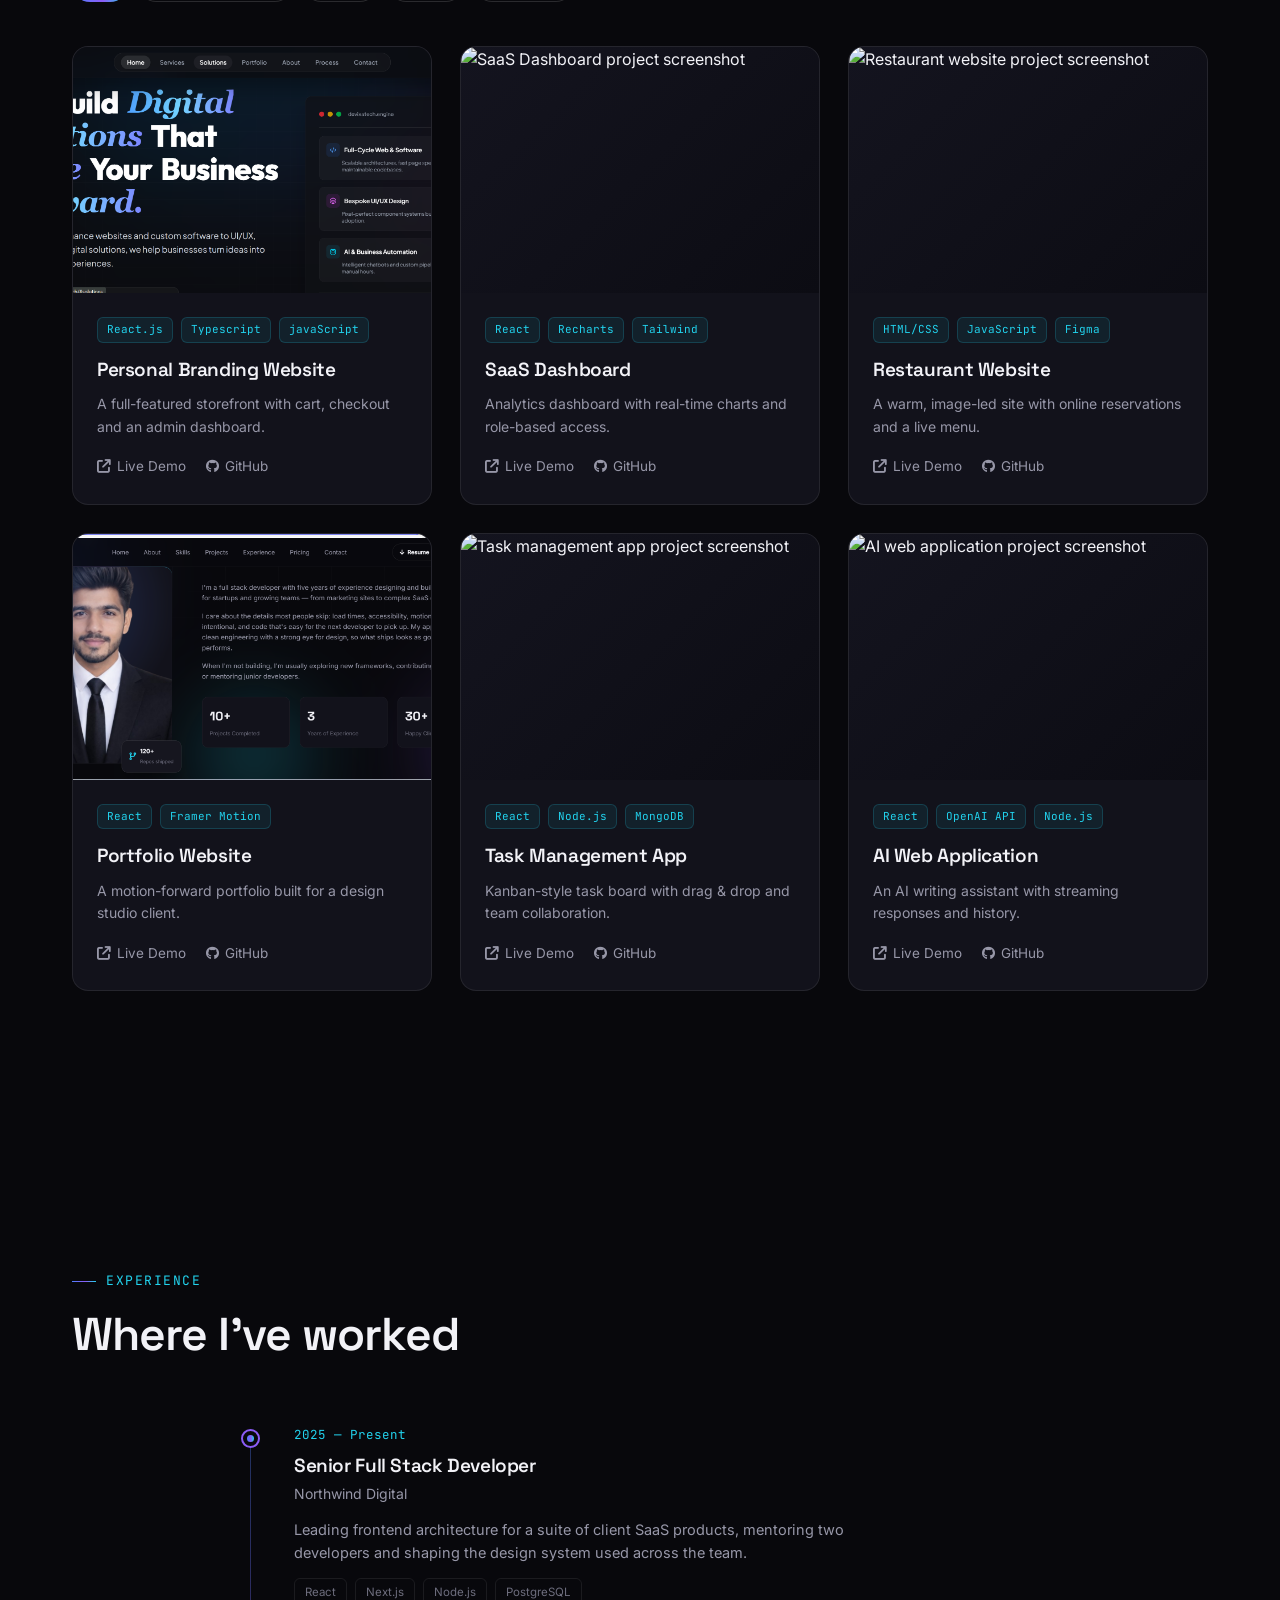
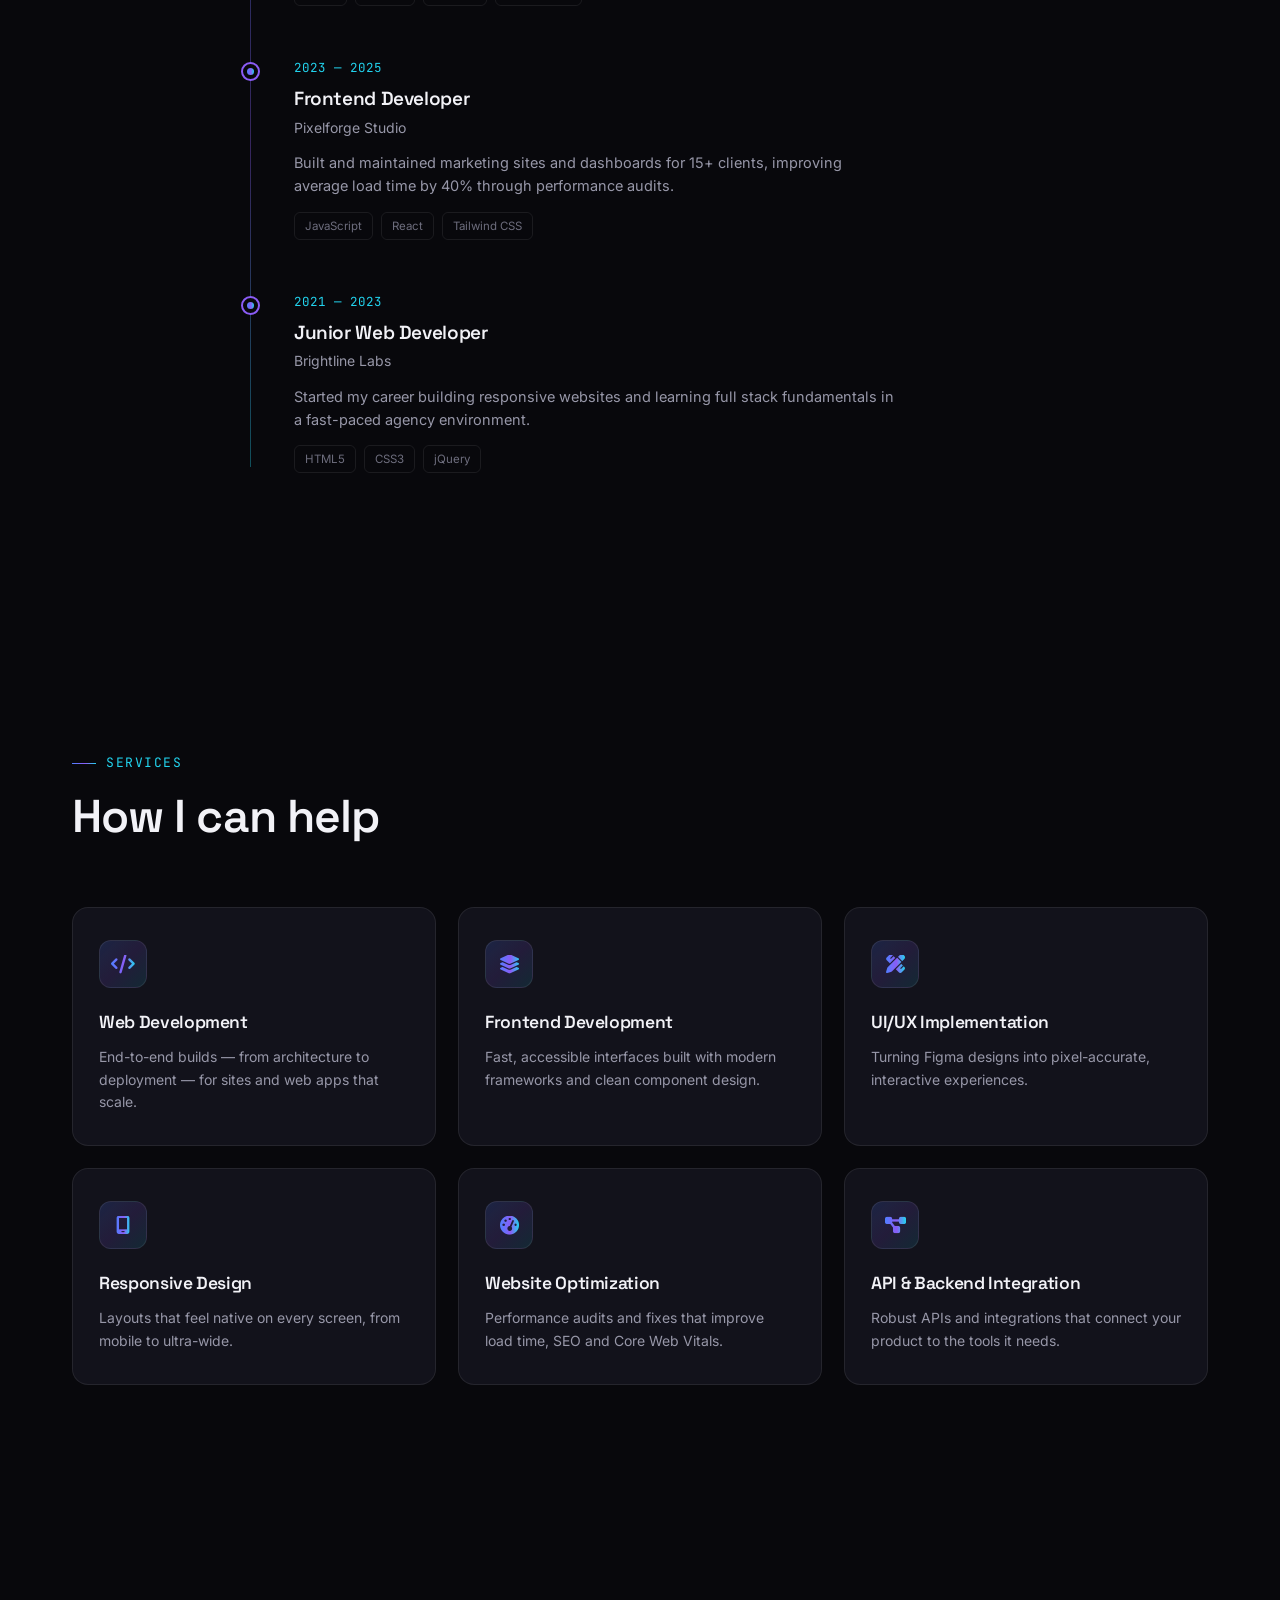
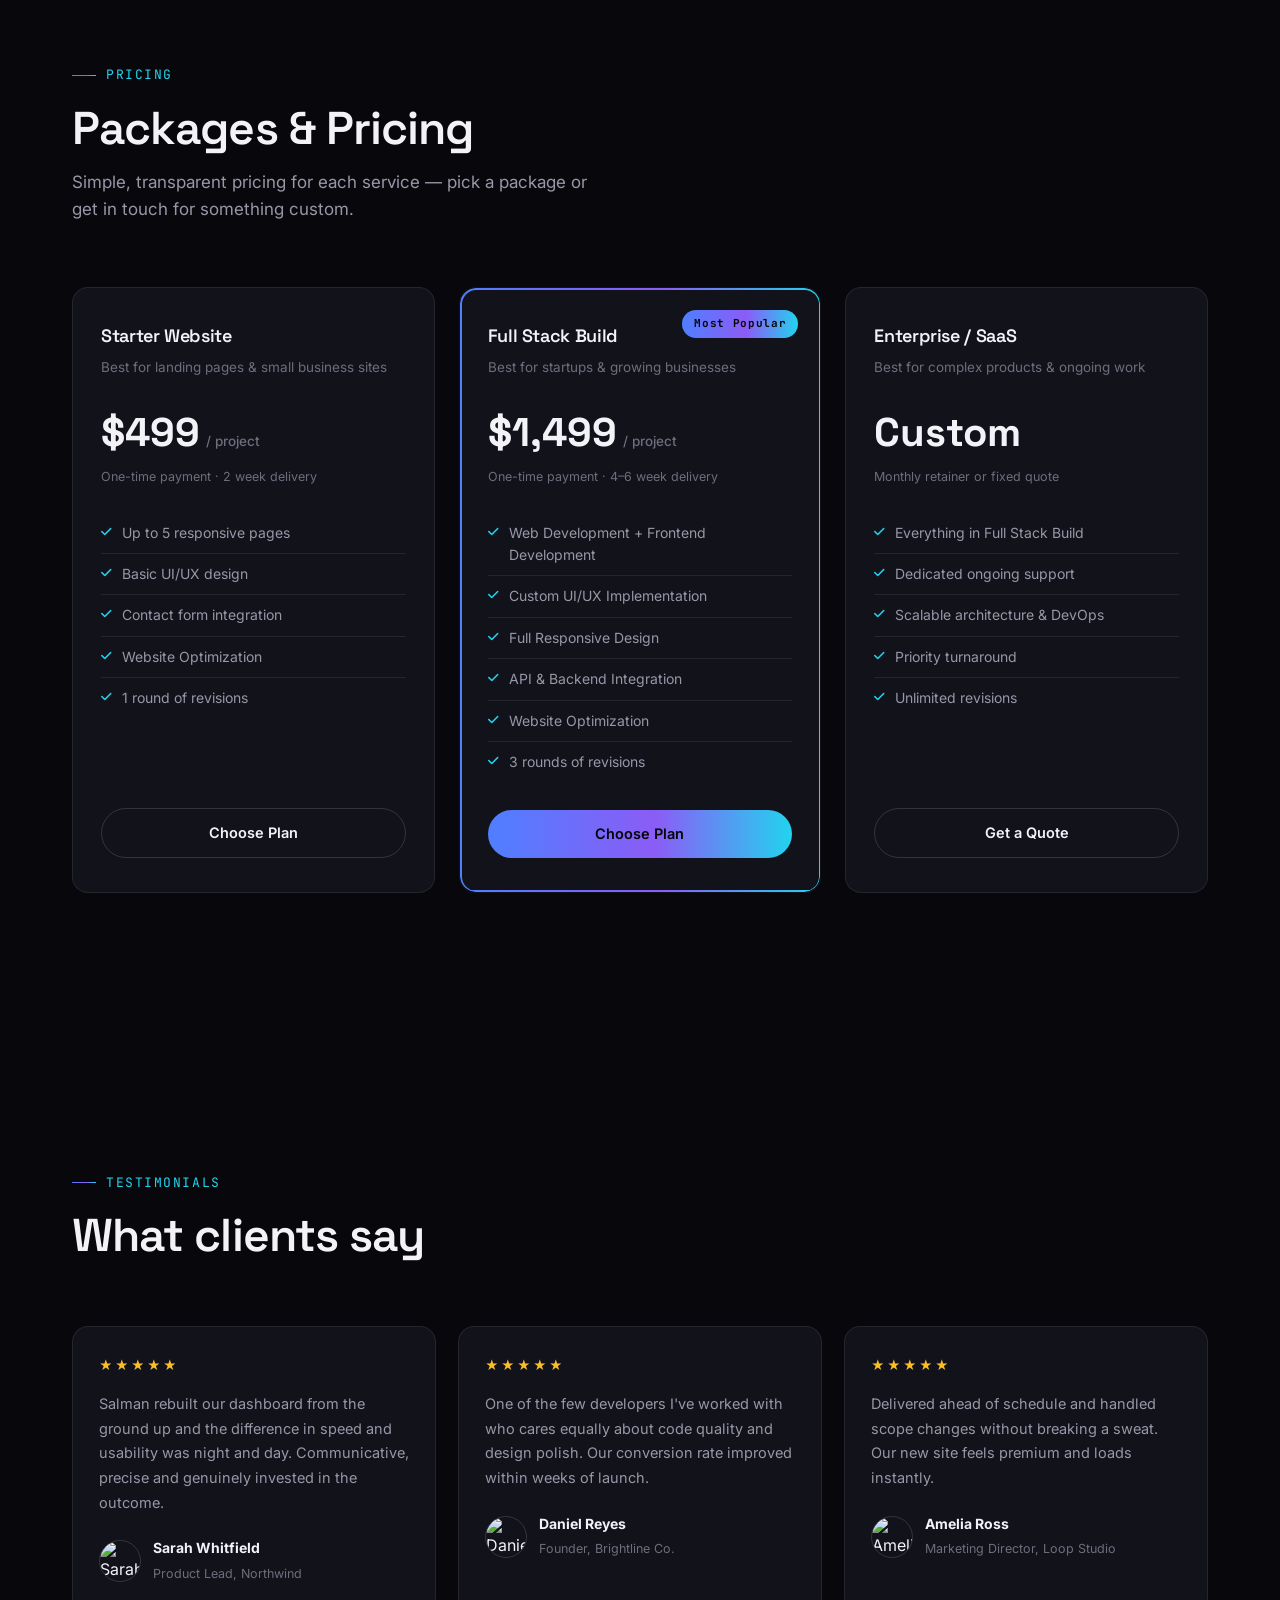
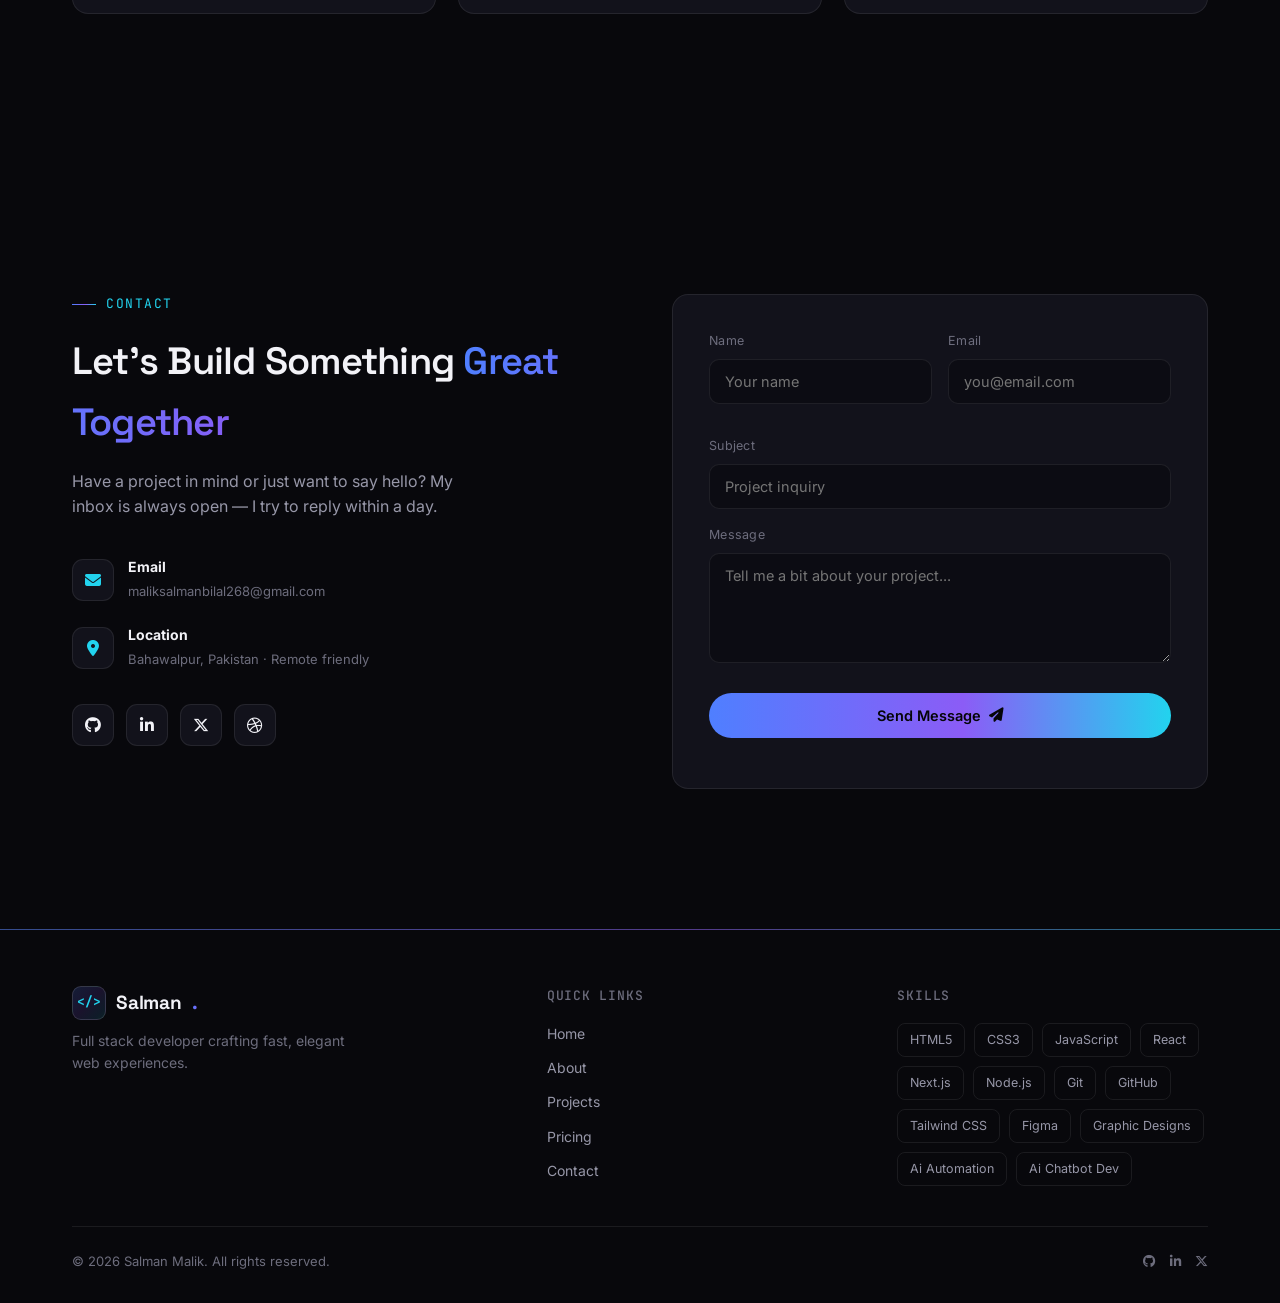
==== commit 33a806a1: "Update print statement from 'Hello' to 'Goodbye'" ====
--- a/index.html
+++ b/index.html
@@ -798,12 +798,10 @@
           <div class="proj-overlay"><a href="#" class="view-project">View Project <i class="fa-solid fa-arrow-up-right-from-square"></i></a></div>
         </div>
         <div class="proj-body">
-          <img src="Restaurant Project.png" alt="Project">
-
           <div class="proj-tags"><span>HTML/CSS</span><span>JavaScript</span><span>Figma</span></div>
           <h3>Restaurant Website</h3>
           <p>A warm, image-led site with online reservations and a live menu.</p>
-          <div class="proj-links"><a href="#"><i class="fa-solid fa-arrow-up-right-from-square"></i> Live Demo</a><a href="#"><i class="fa-brands fa-github"></i> GitHub</a></div>
+          <div class="proj-links"><a href="https://devixacode.github.io/Restaurant-Project/"><i class="fa-solid fa-arrow-up-right-from-square"></i> Live Demo</a><a href="#"><i class="fa-brands fa-github"></i> GitHub</a></div>
         </div>
       </div>
 
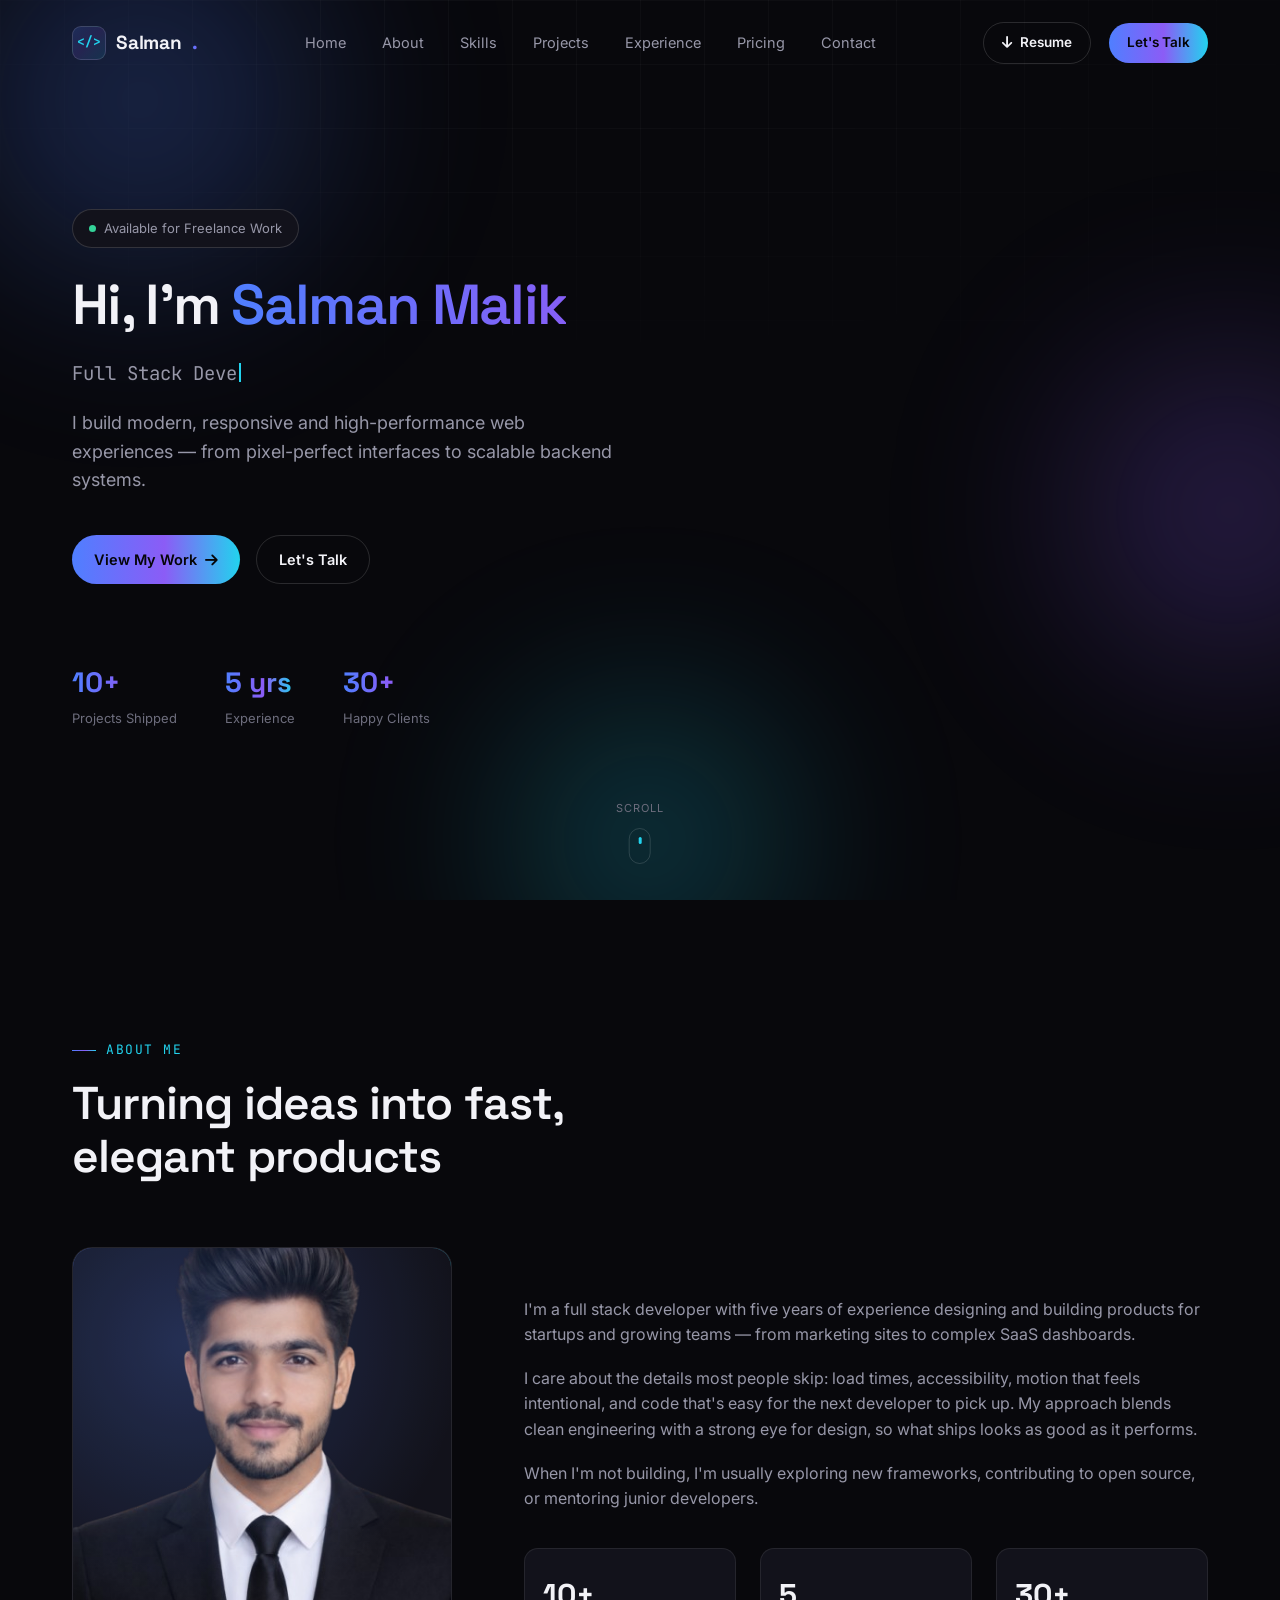
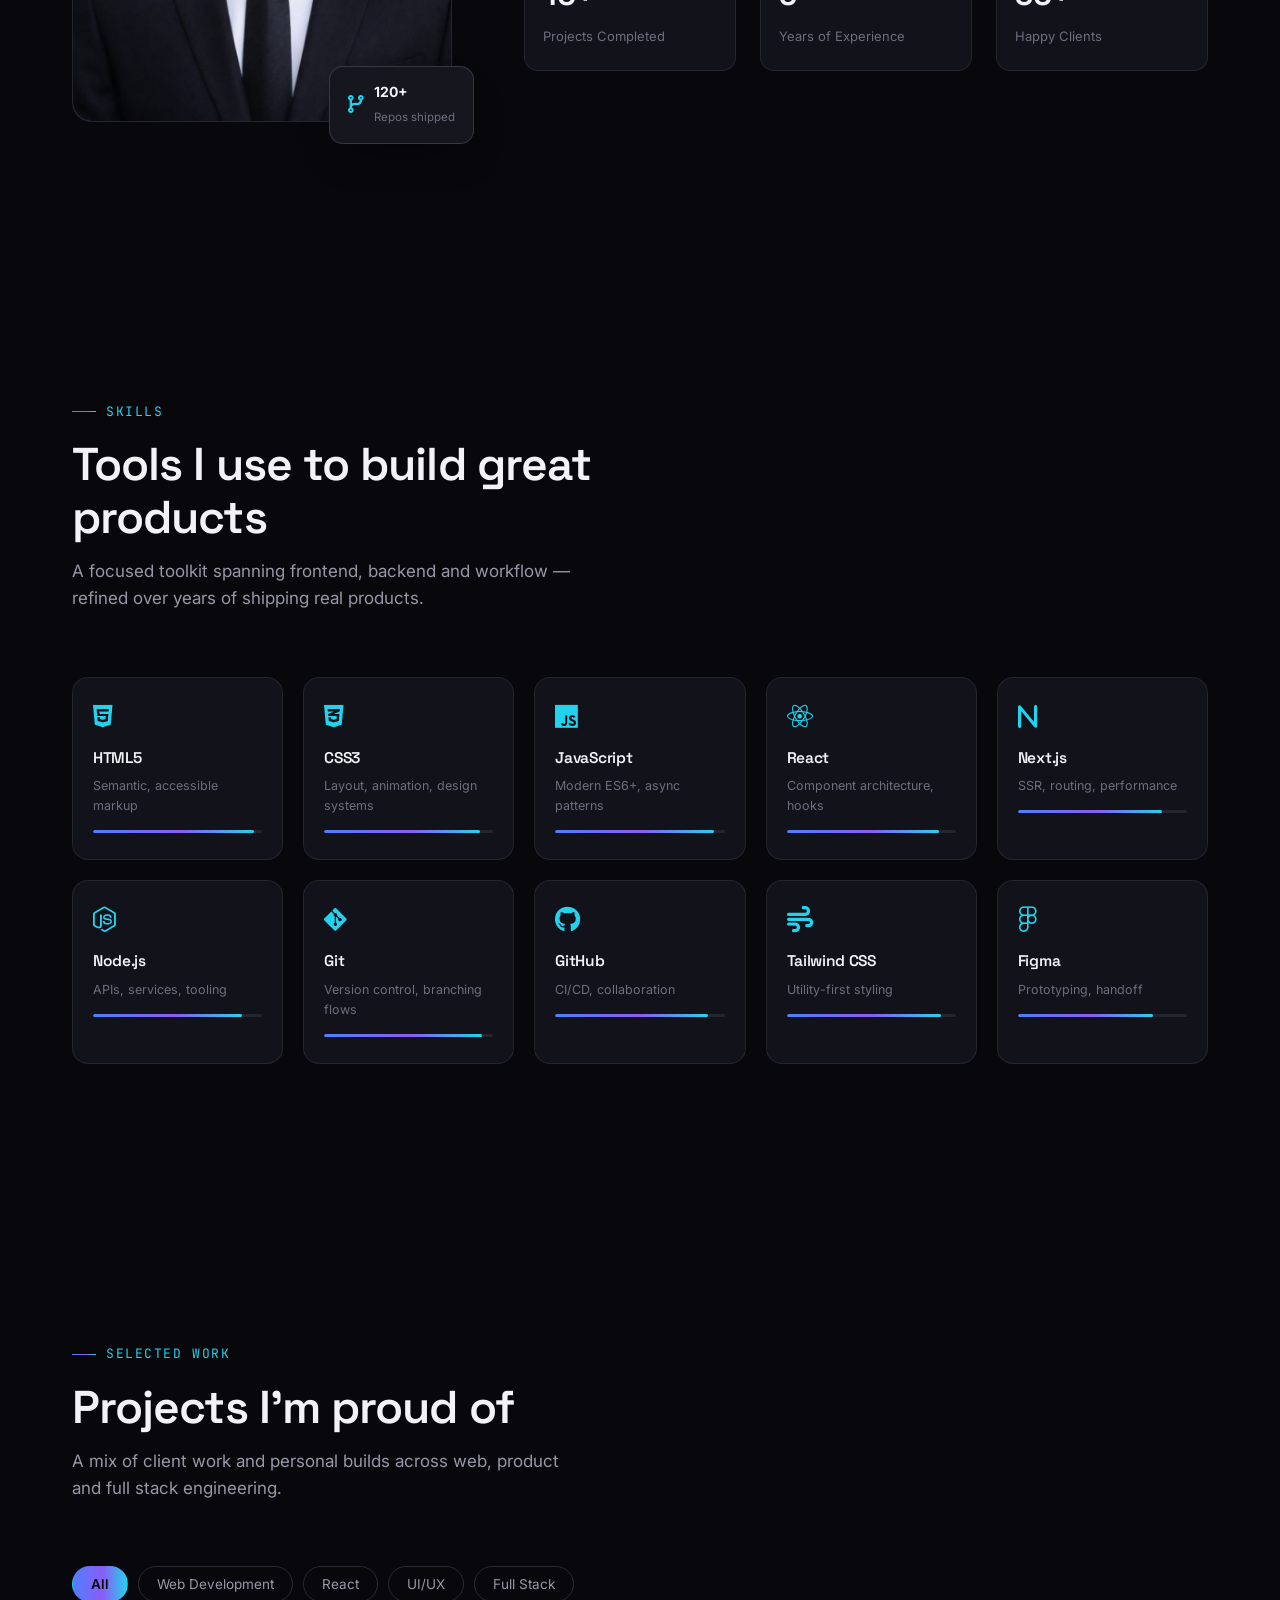
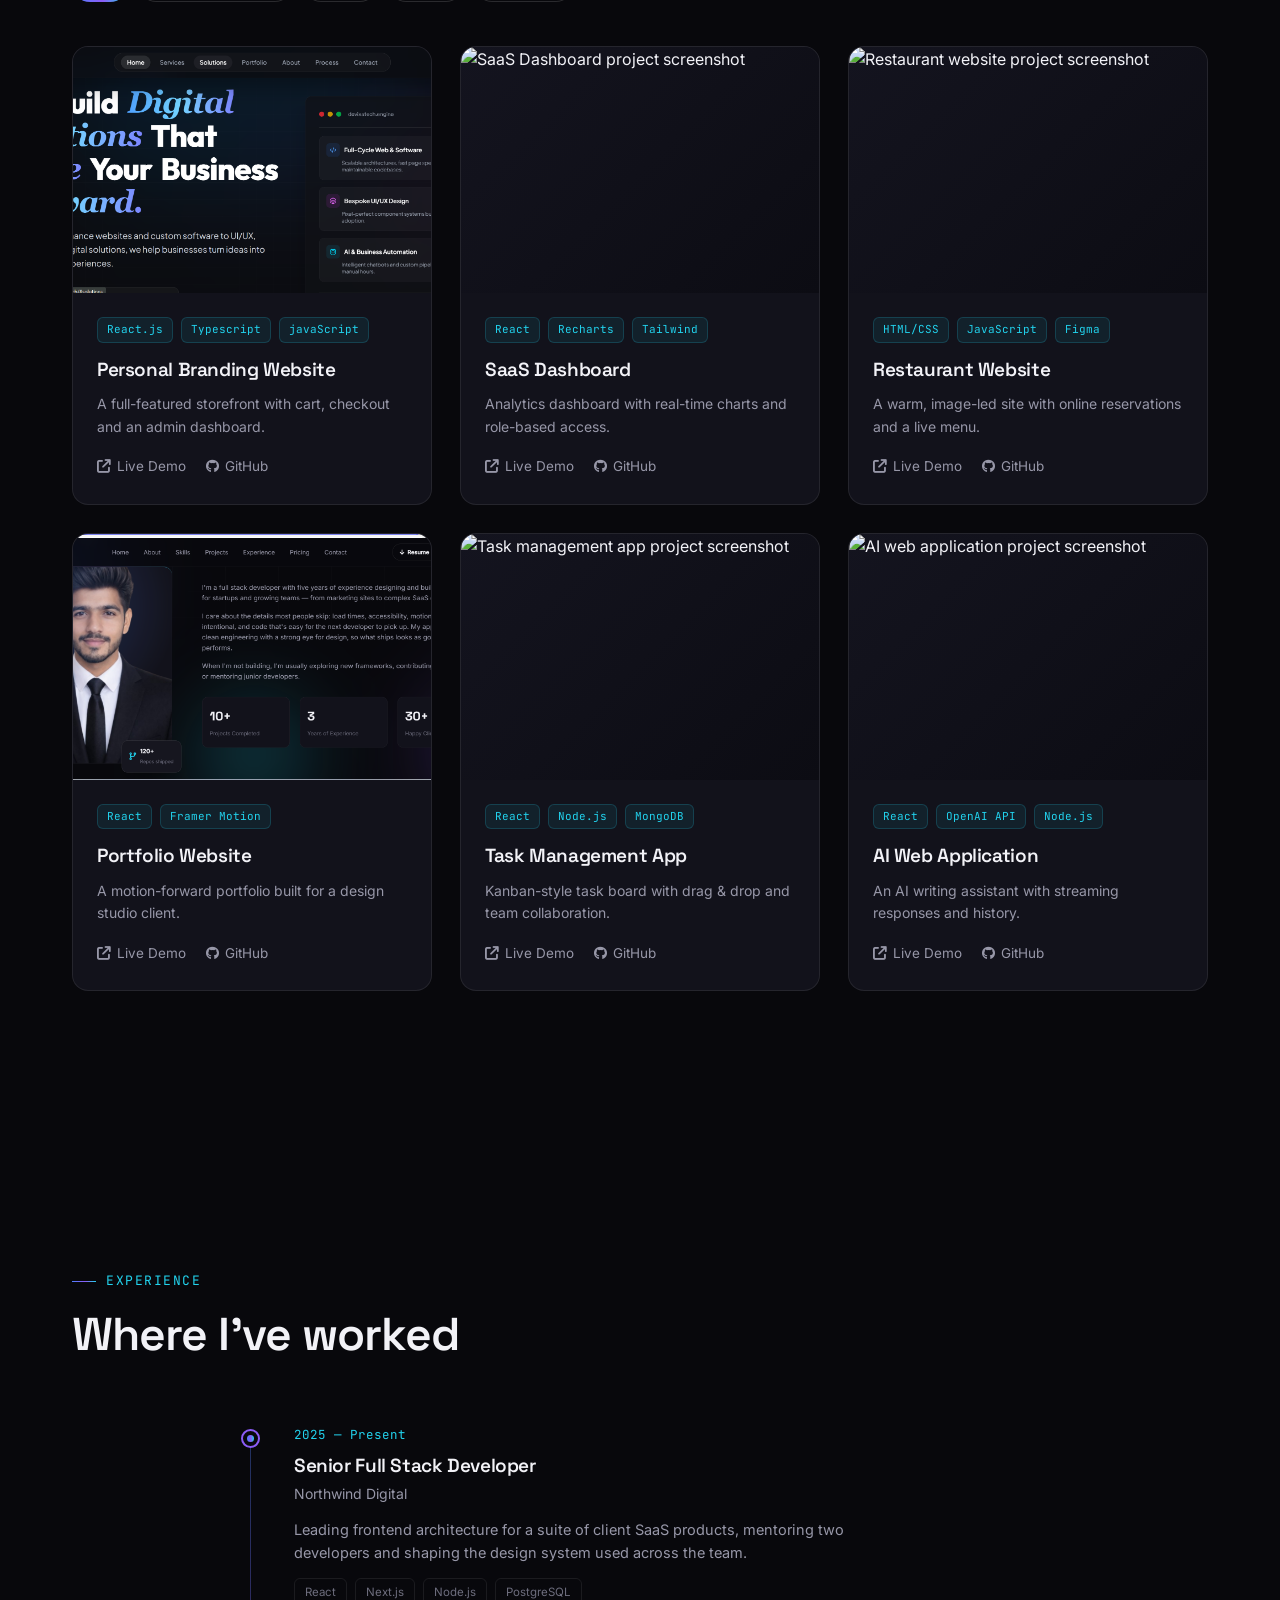
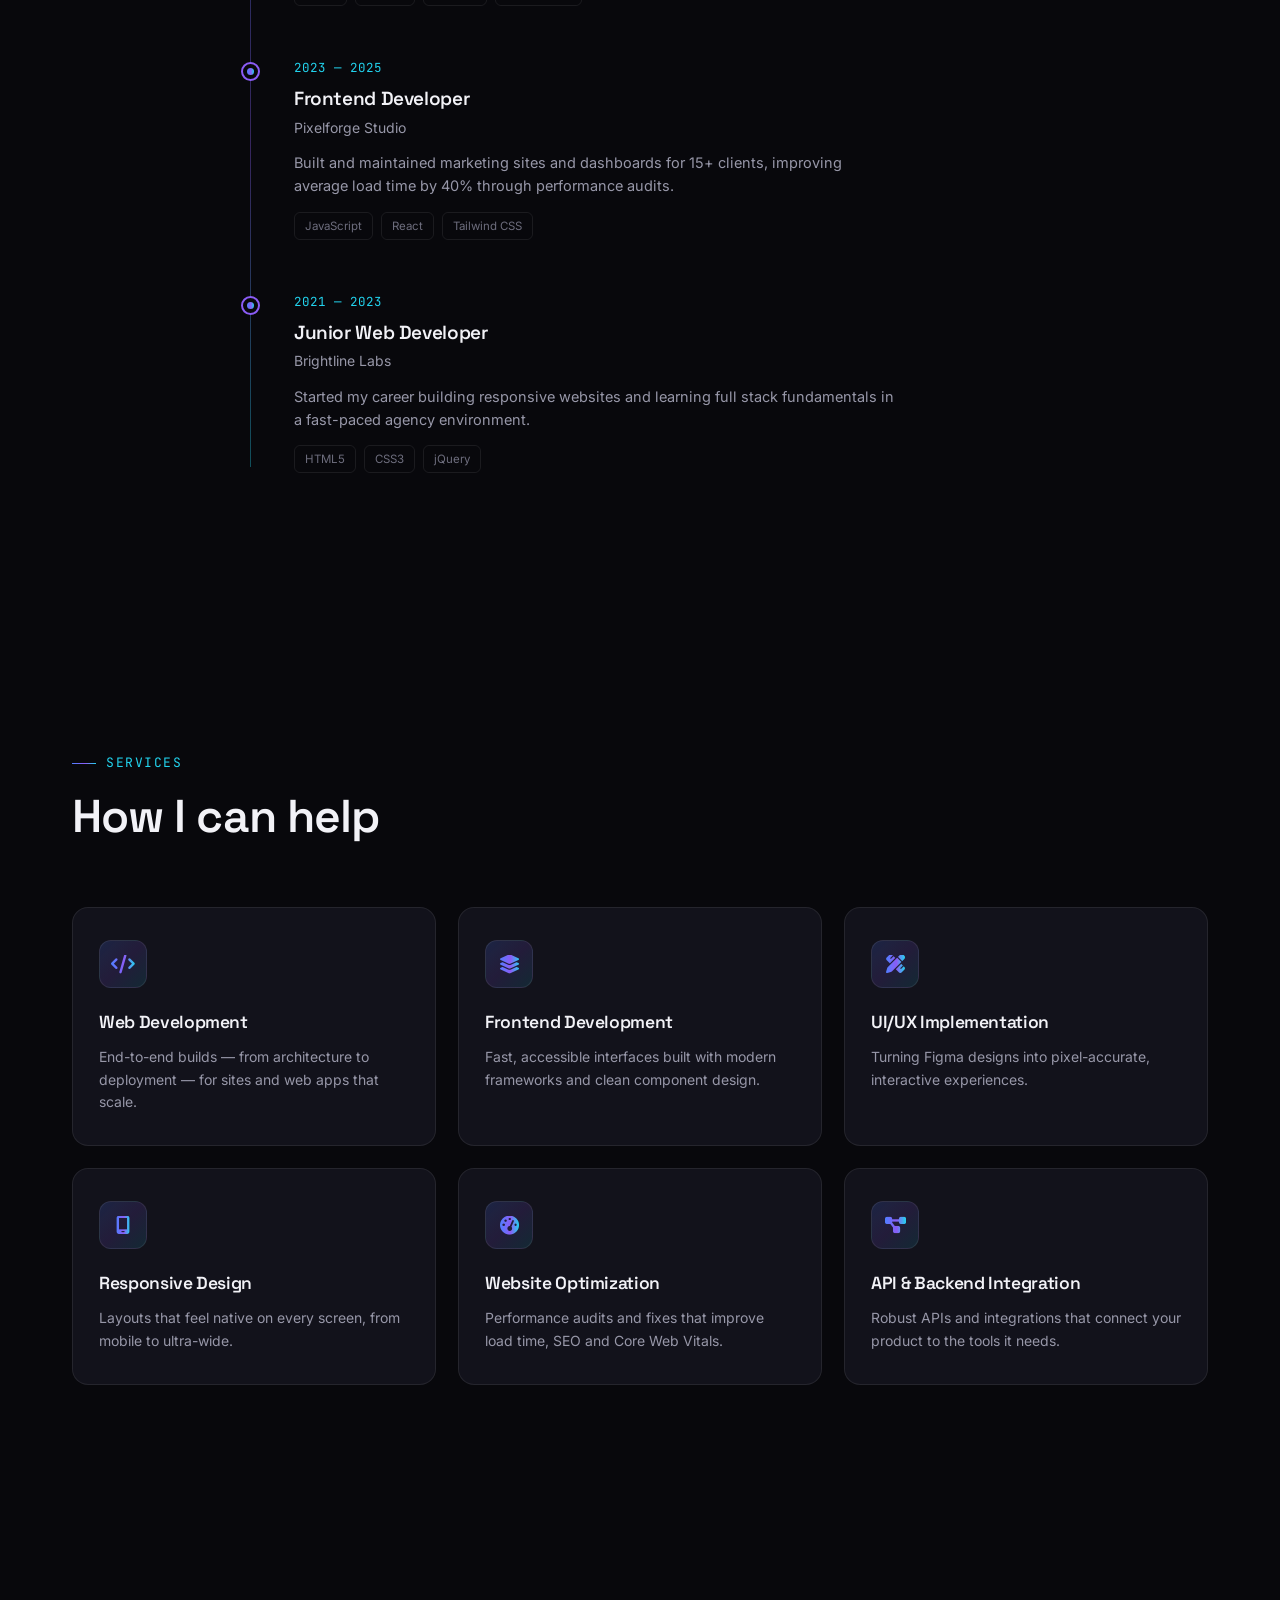
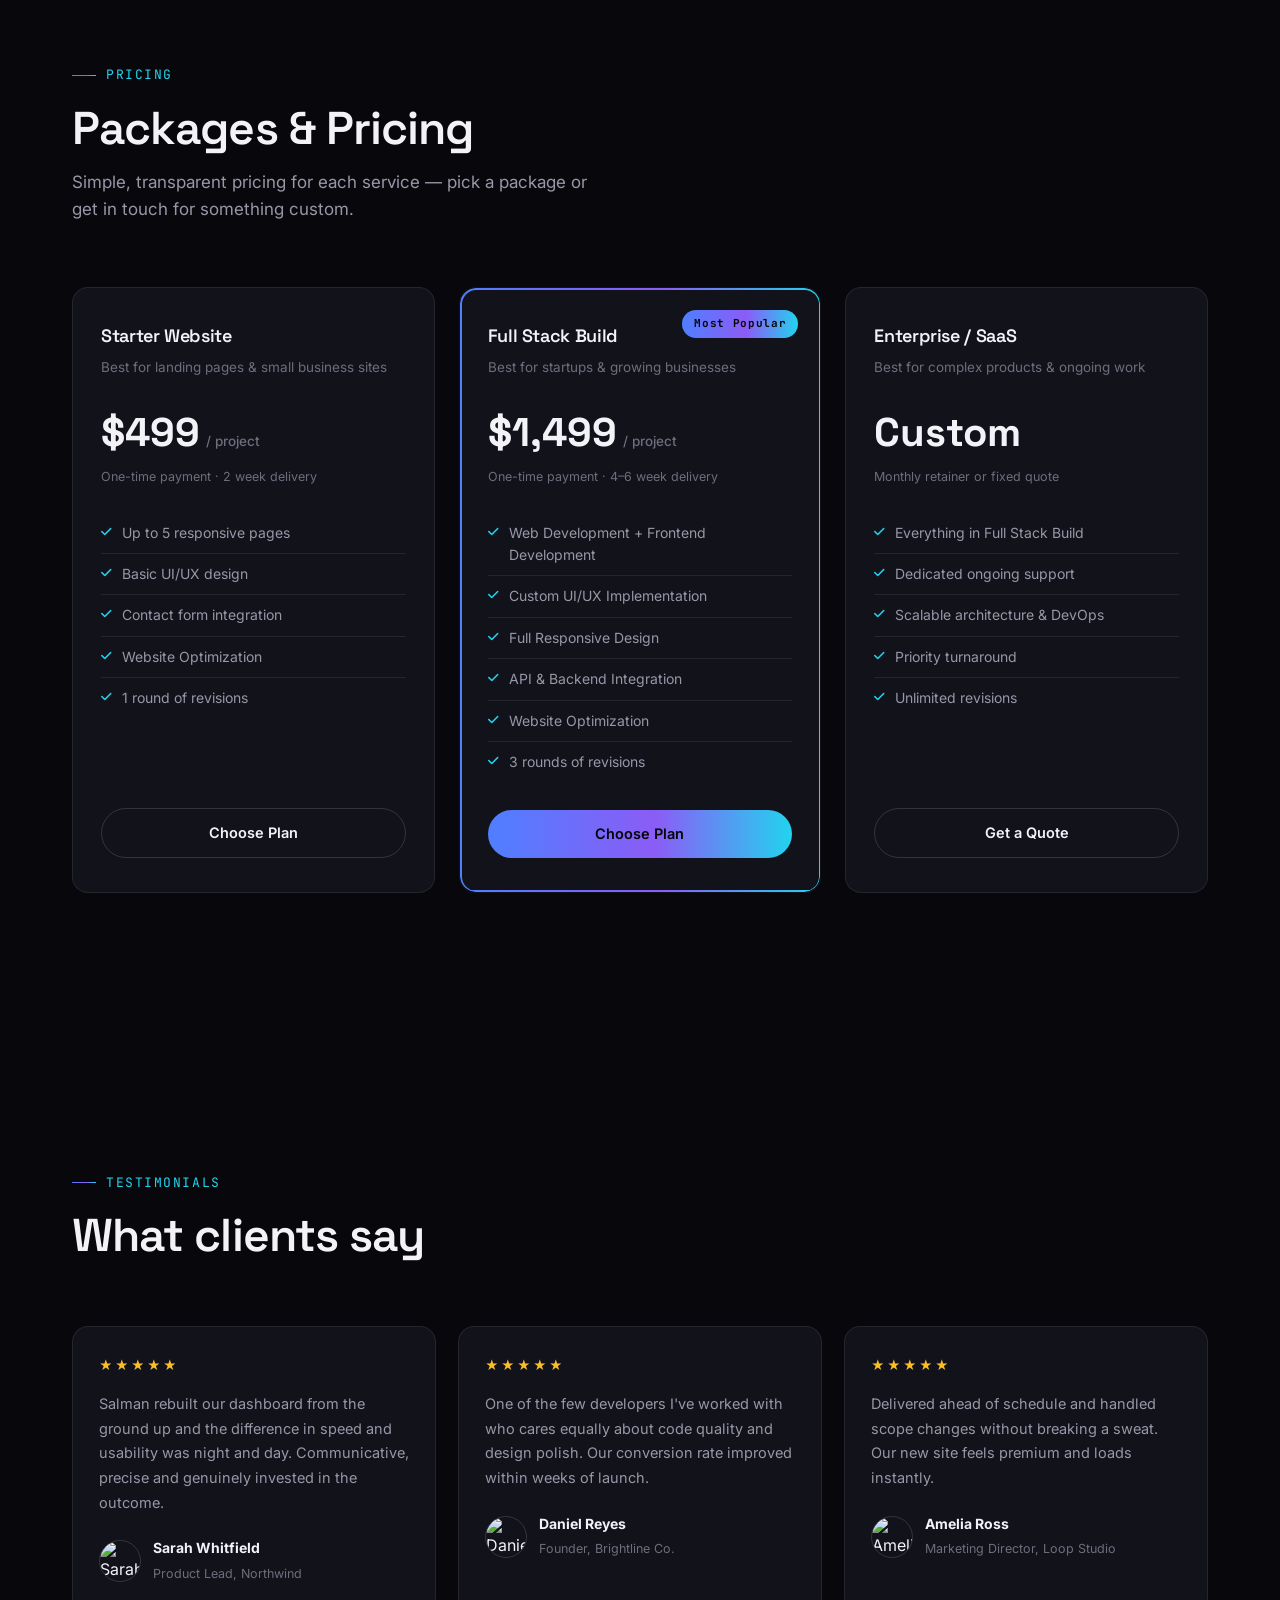
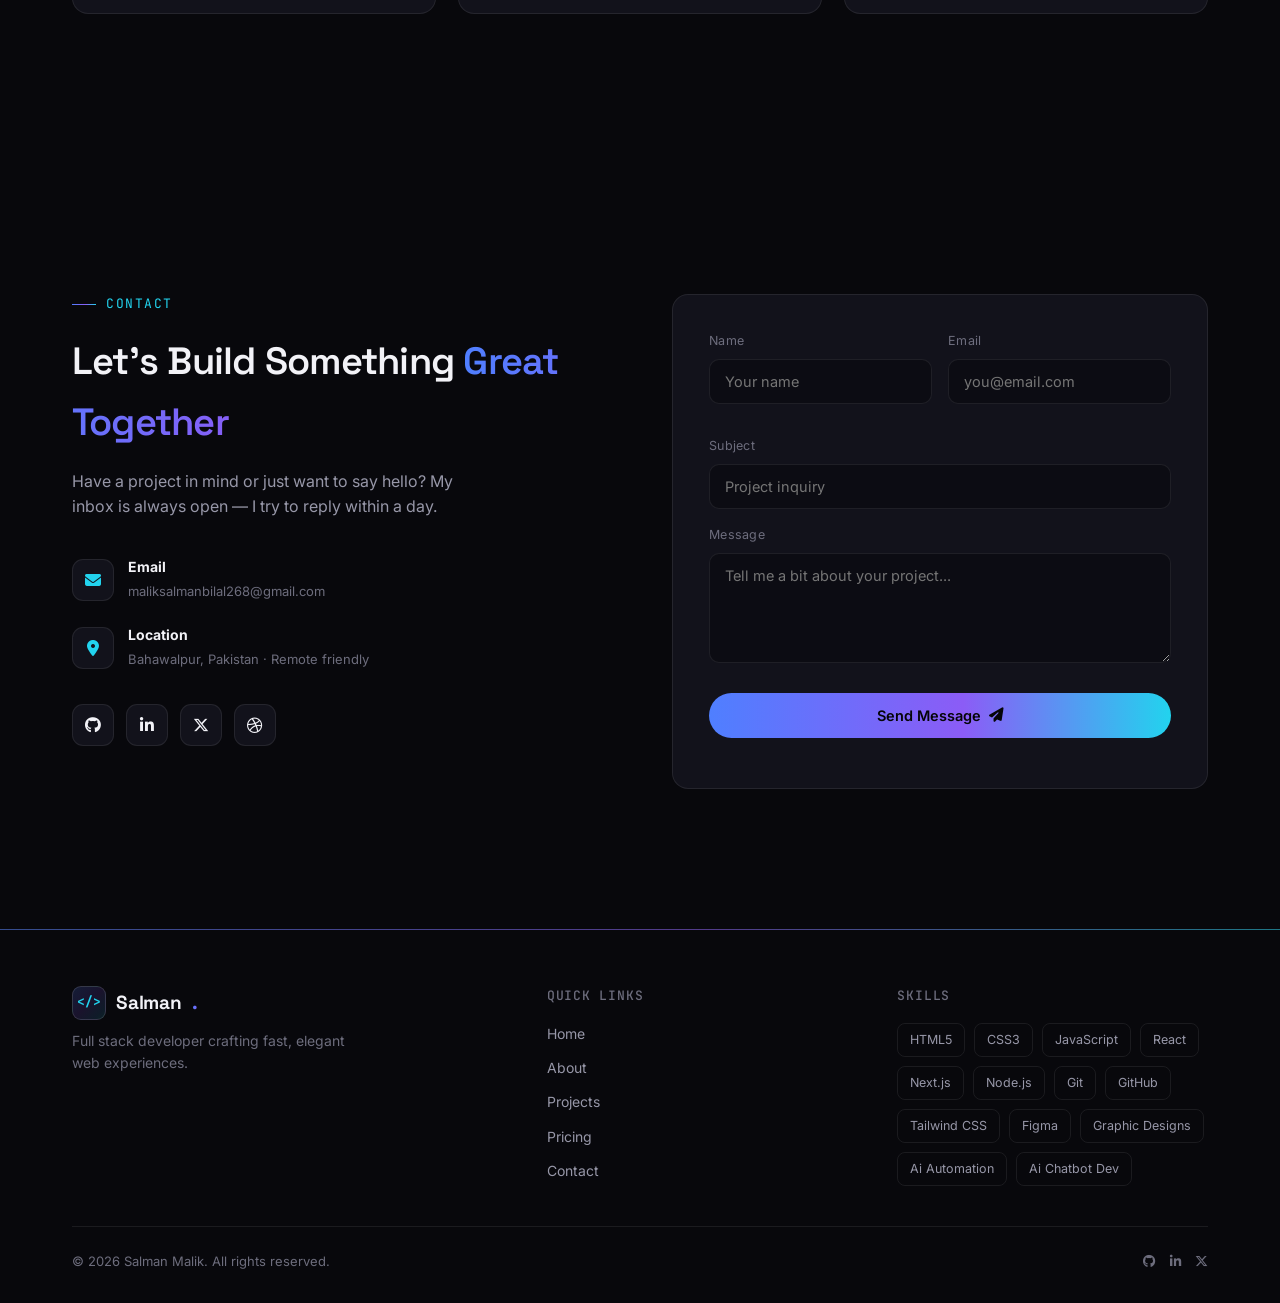
==== commit 392db8a8: "Update print statement from 'Hello' to 'Goodbye'" ====
--- a/index.html
+++ b/index.html
@@ -795,7 +795,7 @@
       <div class="project-card reveal" data-reveal data-cat="web uiux">
         <div class="proj-media">
           <img src="https://images.unsplash.com/photo-1517248135467-4c7edcad34c4?w=700&q=80&auto=format&fit=crop" alt="Restaurant website project screenshot">
-          <div class="proj-overlay"><a href="#" class="view-project">View Project <i class="fa-solid fa-arrow-up-right-from-square"></i></a></div>
+          <div class="proj-overlay"><a href="https://devixacode.github.io/Restaurant-Project/" class="view-project">View Project <i class="fa-solid fa-arrow-up-right-from-square"></i></a></div>
         </div>
         <div class="proj-body">
           <div class="proj-tags"><span>HTML/CSS</span><span>JavaScript</span><span>Figma</span></div>
